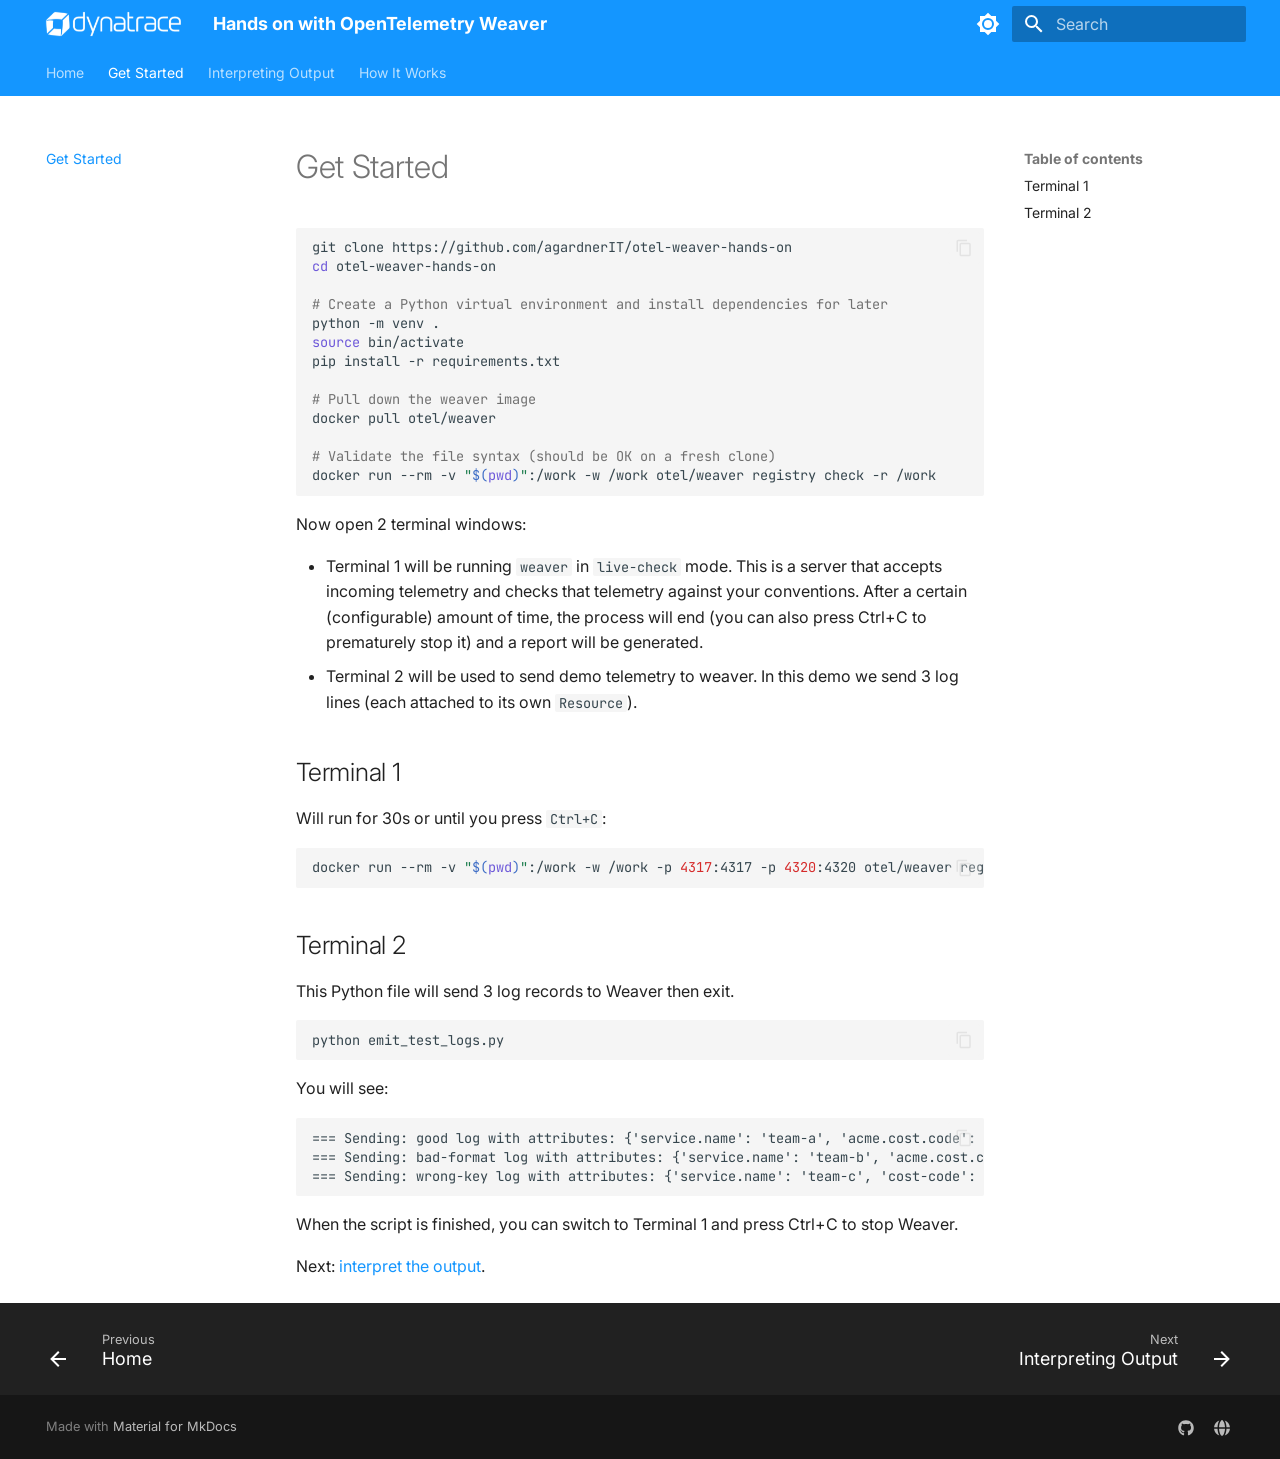
==== get-started/index.html @ 5538ebce "Deployed f370e37 with MkDocs version: 1.6.1" ====
<!doctype html>
<html lang="en" class="no-js">
  <head>
    
      <meta charset="utf-8">
      <meta name="viewport" content="width=device-width,initial-scale=1">
      
        <meta name="description" content="Define and validate telemetry with custom semantic conventions using OpenTelemetry Weaver">
      
      
        <meta name="author" content="Dynatrace">
      
      
      
        <link rel="prev" href="..">
      
      
        <link rel="next" href="../interpreting-output/">
      
      
        
      
      
      <link rel="icon" href="../assets/dynatrace-logo.png">
      <meta name="generator" content="mkdocs-1.6.1, mkdocs-material-9.7.7">
    
    
      
        <title>Get Started - Hands on with OpenTelemetry Weaver</title>
      
    
    
      <link rel="stylesheet" href="../assets/stylesheets/main.ec1eaa64.min.css">
      
        
        <link rel="stylesheet" href="../assets/stylesheets/palette.ab4e12ef.min.css">
      
      


    
    
      
    
    
      
        
        
        <link rel="preconnect" href="https://fonts.gstatic.com" crossorigin>
        <link rel="stylesheet" href="https://fonts.googleapis.com/css?family=Inter:300,300i,400,400i,700,700i%7CJetBrains+Mono:400,400i,700,700i&display=fallback">
        <style>:root{--md-text-font:"Inter";--md-code-font:"JetBrains Mono"}</style>
      
    
    
      <link rel="stylesheet" href="../stylesheets/extra.css">
    
    <script>__md_scope=new URL("..",location),__md_hash=e=>[...e].reduce(((e,_)=>(e<<5)-e+_.charCodeAt(0)),0),__md_get=(e,_=localStorage,t=__md_scope)=>JSON.parse(_.getItem(t.pathname+"."+e)),__md_set=(e,_,t=localStorage,a=__md_scope)=>{try{t.setItem(a.pathname+"."+e,JSON.stringify(_))}catch(e){}}</script>
    
      

    
    
  </head>
  
  
    
    
      
    
    
    
    
    <body dir="ltr" data-md-color-scheme="default" data-md-color-primary="custom" data-md-color-accent="custom">
  
    
    <input class="md-toggle" data-md-toggle="drawer" type="checkbox" id="__drawer" autocomplete="off">
    <input class="md-toggle" data-md-toggle="search" type="checkbox" id="__search" autocomplete="off">
    <label class="md-overlay" for="__drawer"></label>
    <div data-md-component="skip">
      
        
        <a href="#get-started" class="md-skip">
          Skip to content
        </a>
      
    </div>
    <div data-md-component="announce">
      
    </div>
    
    
      

<header class="md-header" data-md-component="header">
  <nav class="md-header__inner md-grid" aria-label="Header">
    <a href=".." title="Hands on with OpenTelemetry Weaver" class="md-header__button md-logo" aria-label="Hands on with OpenTelemetry Weaver" data-md-component="logo">
      
  <img src="../assets/dynatrace-logo.png" alt="logo">

    </a>
    <label class="md-header__button md-icon" for="__drawer">
      
      <svg xmlns="http://www.w3.org/2000/svg" viewBox="0 0 24 24"><path d="M3 6h18v2H3zm0 5h18v2H3zm0 5h18v2H3z"/></svg>
    </label>
    <div class="md-header__title" data-md-component="header-title">
      <div class="md-header__ellipsis">
        <div class="md-header__topic">
          <span class="md-ellipsis">
            Hands on with OpenTelemetry Weaver
          </span>
        </div>
        <div class="md-header__topic" data-md-component="header-topic">
          <span class="md-ellipsis">
            
              Get Started
            
          </span>
        </div>
      </div>
    </div>
    
      
        <form class="md-header__option" data-md-component="palette">
  
    
    
    
    <input class="md-option" data-md-color-media="(prefers-color-scheme: light)" data-md-color-scheme="default" data-md-color-primary="custom" data-md-color-accent="custom"  aria-label="Switch to dark mode"  type="radio" name="__palette" id="__palette_0">
    
      <label class="md-header__button md-icon" title="Switch to dark mode" for="__palette_1" hidden>
        <svg xmlns="http://www.w3.org/2000/svg" viewBox="0 0 24 24"><path d="M12 8a4 4 0 0 0-4 4 4 4 0 0 0 4 4 4 4 0 0 0 4-4 4 4 0 0 0-4-4m0 10a6 6 0 0 1-6-6 6 6 0 0 1 6-6 6 6 0 0 1 6 6 6 6 0 0 1-6 6m8-9.31V4h-4.69L12 .69 8.69 4H4v4.69L.69 12 4 15.31V20h4.69L12 23.31 15.31 20H20v-4.69L23.31 12z"/></svg>
      </label>
    
  
    
    
    
    <input class="md-option" data-md-color-media="(prefers-color-scheme: dark)" data-md-color-scheme="slate" data-md-color-primary="custom" data-md-color-accent="custom"  aria-label="Switch to light mode"  type="radio" name="__palette" id="__palette_1">
    
      <label class="md-header__button md-icon" title="Switch to light mode" for="__palette_0" hidden>
        <svg xmlns="http://www.w3.org/2000/svg" viewBox="0 0 24 24"><path d="M12 18c-.89 0-1.74-.2-2.5-.55C11.56 16.5 13 14.42 13 12s-1.44-4.5-3.5-5.45C10.26 6.2 11.11 6 12 6a6 6 0 0 1 6 6 6 6 0 0 1-6 6m8-9.31V4h-4.69L12 .69 8.69 4H4v4.69L.69 12 4 15.31V20h4.69L12 23.31 15.31 20H20v-4.69L23.31 12z"/></svg>
      </label>
    
  
</form>
      
    
    
      <script>var palette=__md_get("__palette");if(palette&&palette.color){if("(prefers-color-scheme)"===palette.color.media){var media=matchMedia("(prefers-color-scheme: light)"),input=document.querySelector(media.matches?"[data-md-color-media='(prefers-color-scheme: light)']":"[data-md-color-media='(prefers-color-scheme: dark)']");palette.color.media=input.getAttribute("data-md-color-media"),palette.color.scheme=input.getAttribute("data-md-color-scheme"),palette.color.primary=input.getAttribute("data-md-color-primary"),palette.color.accent=input.getAttribute("data-md-color-accent")}for(var[key,value]of Object.entries(palette.color))document.body.setAttribute("data-md-color-"+key,value)}</script>
    
    
    
      
      
        <label class="md-header__button md-icon" for="__search">
          
          <svg xmlns="http://www.w3.org/2000/svg" viewBox="0 0 24 24"><path d="M9.5 3A6.5 6.5 0 0 1 16 9.5c0 1.61-.59 3.09-1.56 4.23l.27.27h.79l5 5-1.5 1.5-5-5v-.79l-.27-.27A6.52 6.52 0 0 1 9.5 16 6.5 6.5 0 0 1 3 9.5 6.5 6.5 0 0 1 9.5 3m0 2C7 5 5 7 5 9.5S7 14 9.5 14 14 12 14 9.5 12 5 9.5 5"/></svg>
        </label>
        <div class="md-search" data-md-component="search" role="dialog">
  <label class="md-search__overlay" for="__search"></label>
  <div class="md-search__inner" role="search">
    <form class="md-search__form" name="search">
      <input type="text" class="md-search__input" name="query" aria-label="Search" placeholder="Search" autocapitalize="off" autocorrect="off" autocomplete="off" spellcheck="false" data-md-component="search-query" required>
      <label class="md-search__icon md-icon" for="__search">
        
        <svg xmlns="http://www.w3.org/2000/svg" viewBox="0 0 24 24"><path d="M9.5 3A6.5 6.5 0 0 1 16 9.5c0 1.61-.59 3.09-1.56 4.23l.27.27h.79l5 5-1.5 1.5-5-5v-.79l-.27-.27A6.52 6.52 0 0 1 9.5 16 6.5 6.5 0 0 1 3 9.5 6.5 6.5 0 0 1 9.5 3m0 2C7 5 5 7 5 9.5S7 14 9.5 14 14 12 14 9.5 12 5 9.5 5"/></svg>
        
        <svg xmlns="http://www.w3.org/2000/svg" viewBox="0 0 24 24"><path d="M20 11v2H8l5.5 5.5-1.42 1.42L4.16 12l7.92-7.92L13.5 5.5 8 11z"/></svg>
      </label>
      <nav class="md-search__options" aria-label="Search">
        
        <button type="reset" class="md-search__icon md-icon" title="Clear" aria-label="Clear" tabindex="-1">
          
          <svg xmlns="http://www.w3.org/2000/svg" viewBox="0 0 24 24"><path d="M19 6.41 17.59 5 12 10.59 6.41 5 5 6.41 10.59 12 5 17.59 6.41 19 12 13.41 17.59 19 19 17.59 13.41 12z"/></svg>
        </button>
      </nav>
      
        <div class="md-search__suggest" data-md-component="search-suggest"></div>
      
    </form>
    <div class="md-search__output">
      <div class="md-search__scrollwrap" tabindex="0" data-md-scrollfix>
        <div class="md-search-result" data-md-component="search-result">
          <div class="md-search-result__meta">
            Initializing search
          </div>
          <ol class="md-search-result__list" role="presentation"></ol>
        </div>
      </div>
    </div>
  </div>
</div>
      
    
    
  </nav>
  
</header>
    
    <div class="md-container" data-md-component="container">
      
      
        
          
            
<nav class="md-tabs" aria-label="Tabs" data-md-component="tabs">
  <div class="md-grid">
    <ul class="md-tabs__list">
      
        
  
  
  
  
    <li class="md-tabs__item">
      <a href=".." class="md-tabs__link">
        
  
  
    
  
  Home

      </a>
    </li>
  

      
        
  
  
  
    
  
  
    <li class="md-tabs__item md-tabs__item--active">
      <a href="./" class="md-tabs__link">
        
  
  
    
  
  Get Started

      </a>
    </li>
  

      
        
  
  
  
  
    <li class="md-tabs__item">
      <a href="../interpreting-output/" class="md-tabs__link">
        
  
  
    
  
  Interpreting Output

      </a>
    </li>
  

      
        
  
  
  
  
    <li class="md-tabs__item">
      <a href="../how-it-works/" class="md-tabs__link">
        
  
  
    
  
  How It Works

      </a>
    </li>
  

      
    </ul>
  </div>
</nav>
          
        
      
      <main class="md-main" data-md-component="main">
        <div class="md-main__inner md-grid">
          
            
              
              <div class="md-sidebar md-sidebar--primary" data-md-component="sidebar" data-md-type="navigation" >
                <div class="md-sidebar__scrollwrap">
                  <div class="md-sidebar__inner">
                    


  


<nav class="md-nav md-nav--primary md-nav--lifted" aria-label="Navigation" data-md-level="0">
  <label class="md-nav__title" for="__drawer">
    <a href=".." title="Hands on with OpenTelemetry Weaver" class="md-nav__button md-logo" aria-label="Hands on with OpenTelemetry Weaver" data-md-component="logo">
      
  <img src="../assets/dynatrace-logo.png" alt="logo">

    </a>
    Hands on with OpenTelemetry Weaver
  </label>
  
  <ul class="md-nav__list" data-md-scrollfix>
    
      
      
  
  
  
  
    <li class="md-nav__item">
      <a href=".." class="md-nav__link">
        
  
  
  <span class="md-ellipsis">
    
  
    Home
  

    
  </span>
  
  

      </a>
    </li>
  

    
      
      
  
  
    
  
  
  
    <li class="md-nav__item md-nav__item--active">
      
      <input class="md-nav__toggle md-toggle" type="checkbox" id="__toc">
      
      
        
      
      
        <label class="md-nav__link md-nav__link--active" for="__toc">
          
  
  
  <span class="md-ellipsis">
    
  
    Get Started
  

    
  </span>
  
  

          <span class="md-nav__icon md-icon"></span>
        </label>
      
      <a href="./" class="md-nav__link md-nav__link--active">
        
  
  
  <span class="md-ellipsis">
    
  
    Get Started
  

    
  </span>
  
  

      </a>
      
        

<nav class="md-nav md-nav--secondary" aria-label="Table of contents">
  
  
  
    
  
  
    <label class="md-nav__title" for="__toc">
      <span class="md-nav__icon md-icon"></span>
      Table of contents
    </label>
    <ul class="md-nav__list" data-md-component="toc" data-md-scrollfix>
      
        <li class="md-nav__item">
  <a href="#terminal-1" class="md-nav__link">
    <span class="md-ellipsis">
      
        Terminal 1
      
    </span>
  </a>
  
</li>
      
        <li class="md-nav__item">
  <a href="#terminal-2" class="md-nav__link">
    <span class="md-ellipsis">
      
        Terminal 2
      
    </span>
  </a>
  
</li>
      
    </ul>
  
</nav>
      
    </li>
  

    
      
      
  
  
  
  
    <li class="md-nav__item">
      <a href="../interpreting-output/" class="md-nav__link">
        
  
  
  <span class="md-ellipsis">
    
  
    Interpreting Output
  

    
  </span>
  
  

      </a>
    </li>
  

    
      
      
  
  
  
  
    <li class="md-nav__item">
      <a href="../how-it-works/" class="md-nav__link">
        
  
  
  <span class="md-ellipsis">
    
  
    How It Works
  

    
  </span>
  
  

      </a>
    </li>
  

    
  </ul>
</nav>
                  </div>
                </div>
              </div>
            
            
              
              <div class="md-sidebar md-sidebar--secondary" data-md-component="sidebar" data-md-type="toc" >
                <div class="md-sidebar__scrollwrap">
                  <div class="md-sidebar__inner">
                    

<nav class="md-nav md-nav--secondary" aria-label="Table of contents">
  
  
  
    
  
  
    <label class="md-nav__title" for="__toc">
      <span class="md-nav__icon md-icon"></span>
      Table of contents
    </label>
    <ul class="md-nav__list" data-md-component="toc" data-md-scrollfix>
      
        <li class="md-nav__item">
  <a href="#terminal-1" class="md-nav__link">
    <span class="md-ellipsis">
      
        Terminal 1
      
    </span>
  </a>
  
</li>
      
        <li class="md-nav__item">
  <a href="#terminal-2" class="md-nav__link">
    <span class="md-ellipsis">
      
        Terminal 2
      
    </span>
  </a>
  
</li>
      
    </ul>
  
</nav>
                  </div>
                </div>
              </div>
            
          
          
            <div class="md-content" data-md-component="content">
              
              <article class="md-content__inner md-typeset">
                
                  



<h1 id="get-started">Get Started<a class="headerlink" href="#get-started" title="Permanent link">&para;</a></h1>
<div class="language-bash highlight"><pre><span></span><code><span id="__span-0-1"><a id="__codelineno-0-1" name="__codelineno-0-1" href="#__codelineno-0-1"></a>git<span class="w"> </span>clone<span class="w"> </span>https://github.com/agardnerIT/otel-weaver-hands-on
</span><span id="__span-0-2"><a id="__codelineno-0-2" name="__codelineno-0-2" href="#__codelineno-0-2"></a><span class="nb">cd</span><span class="w"> </span>otel-weaver-hands-on
</span><span id="__span-0-3"><a id="__codelineno-0-3" name="__codelineno-0-3" href="#__codelineno-0-3"></a>
</span><span id="__span-0-4"><a id="__codelineno-0-4" name="__codelineno-0-4" href="#__codelineno-0-4"></a><span class="c1"># Create a Python virtual environment and install dependencies for later</span>
</span><span id="__span-0-5"><a id="__codelineno-0-5" name="__codelineno-0-5" href="#__codelineno-0-5"></a>python<span class="w"> </span>-m<span class="w"> </span>venv<span class="w"> </span>.
</span><span id="__span-0-6"><a id="__codelineno-0-6" name="__codelineno-0-6" href="#__codelineno-0-6"></a><span class="nb">source</span><span class="w"> </span>bin/activate
</span><span id="__span-0-7"><a id="__codelineno-0-7" name="__codelineno-0-7" href="#__codelineno-0-7"></a>pip<span class="w"> </span>install<span class="w"> </span>-r<span class="w"> </span>requirements.txt
</span><span id="__span-0-8"><a id="__codelineno-0-8" name="__codelineno-0-8" href="#__codelineno-0-8"></a>
</span><span id="__span-0-9"><a id="__codelineno-0-9" name="__codelineno-0-9" href="#__codelineno-0-9"></a><span class="c1"># Pull down the weaver image</span>
</span><span id="__span-0-10"><a id="__codelineno-0-10" name="__codelineno-0-10" href="#__codelineno-0-10"></a>docker<span class="w"> </span>pull<span class="w"> </span>otel/weaver
</span><span id="__span-0-11"><a id="__codelineno-0-11" name="__codelineno-0-11" href="#__codelineno-0-11"></a>
</span><span id="__span-0-12"><a id="__codelineno-0-12" name="__codelineno-0-12" href="#__codelineno-0-12"></a><span class="c1"># Validate the file syntax (should be OK on a fresh clone)</span>
</span><span id="__span-0-13"><a id="__codelineno-0-13" name="__codelineno-0-13" href="#__codelineno-0-13"></a>docker<span class="w"> </span>run<span class="w"> </span>--rm<span class="w"> </span>-v<span class="w"> </span><span class="s2">"</span><span class="k">$(</span><span class="nb">pwd</span><span class="k">)</span><span class="s2">"</span>:/work<span class="w"> </span>-w<span class="w"> </span>/work<span class="w"> </span>otel/weaver<span class="w"> </span>registry<span class="w"> </span>check<span class="w"> </span>-r<span class="w"> </span>/work
</span></code></pre></div>
<p>Now open 2 terminal windows:</p>
<ul>
<li>Terminal 1 will be running <code>weaver</code> in <code>live-check</code> mode. This is a server that accepts incoming telemetry and checks that telemetry against your conventions. After a certain (configurable) amount of time, the process will end (you can also press Ctrl+C to prematurely stop it) and a report will be generated.</li>
<li>Terminal 2 will be used to send demo telemetry to weaver. In this demo we send 3 log lines (each attached to its own <code>Resource</code>).</li>
</ul>
<h2 id="terminal-1">Terminal 1<a class="headerlink" href="#terminal-1" title="Permanent link">&para;</a></h2>
<p>Will run for 30s or until you press <code>Ctrl+C</code>:</p>
<div class="language-bash highlight"><pre><span></span><code><span id="__span-1-1"><a id="__codelineno-1-1" name="__codelineno-1-1" href="#__codelineno-1-1"></a>docker<span class="w"> </span>run<span class="w"> </span>--rm<span class="w"> </span>-v<span class="w"> </span><span class="s2">"</span><span class="k">$(</span><span class="nb">pwd</span><span class="k">)</span><span class="s2">"</span>:/work<span class="w"> </span>-w<span class="w"> </span>/work<span class="w"> </span>-p<span class="w"> </span><span class="m">4317</span>:4317<span class="w"> </span>-p<span class="w"> </span><span class="m">4320</span>:4320<span class="w"> </span>otel/weaver<span class="w"> </span>registry<span class="w"> </span>live-check<span class="w"> </span>-r<span class="w"> </span>/work<span class="w"> </span>--advice-policies<span class="w"> </span>/work/policies<span class="w"> </span>--otlp-grpc-address<span class="w"> </span><span class="m">0</span>.0.0.0<span class="w"> </span>--inactivity-timeout<span class="w"> </span><span class="m">30</span>
</span></code></pre></div>
<h2 id="terminal-2">Terminal 2<a class="headerlink" href="#terminal-2" title="Permanent link">&para;</a></h2>
<p>This Python file will send 3 log records to Weaver then exit.</p>
<div class="language-bash highlight"><pre><span></span><code><span id="__span-2-1"><a id="__codelineno-2-1" name="__codelineno-2-1" href="#__codelineno-2-1"></a>python<span class="w"> </span>emit_test_logs.py
</span></code></pre></div>
<p>You will see:</p>
<div class="language-text highlight"><pre><span></span><code><span id="__span-3-1"><a id="__codelineno-3-1" name="__codelineno-3-1" href="#__codelineno-3-1"></a>=== Sending: good log with attributes: {'service.name': 'team-a', 'acme.cost.code': 'ABC1234'} to Weaver ===
</span><span id="__span-3-2"><a id="__codelineno-3-2" name="__codelineno-3-2" href="#__codelineno-3-2"></a>=== Sending: bad-format log with attributes: {'service.name': 'team-b', 'acme.cost.code': 'abc-12'} to Weaver ===
</span><span id="__span-3-3"><a id="__codelineno-3-3" name="__codelineno-3-3" href="#__codelineno-3-3"></a>=== Sending: wrong-key log with attributes: {'service.name': 'team-c', 'cost-code': 'ABC1234'} to Weaver ===
</span></code></pre></div>
<p>When the script is finished, you can switch to Terminal 1 and press Ctrl+C to stop Weaver.</p>
<p>Next: <a href="../interpreting-output/">interpret the output</a>.</p>












                
              </article>
            </div>
          
          
  <script>var tabs=__md_get("__tabs");if(Array.isArray(tabs))e:for(var set of document.querySelectorAll(".tabbed-set")){var labels=set.querySelector(".tabbed-labels");for(var tab of tabs)for(var label of labels.getElementsByTagName("label"))if(label.innerText.trim()===tab){var input=document.getElementById(label.htmlFor);input.checked=!0;continue e}}</script>

<script>var target=document.getElementById(location.hash.slice(1));target&&target.name&&(target.checked=target.name.startsWith("__tabbed_"))</script>
        </div>
        
          <button type="button" class="md-top md-icon" data-md-component="top" hidden>
  
  <svg xmlns="http://www.w3.org/2000/svg" viewBox="0 0 24 24"><path d="M13 20h-2V8l-5.5 5.5-1.42-1.42L12 4.16l7.92 7.92-1.42 1.42L13 8z"/></svg>
  Back to top
</button>
        
      </main>
      
        <footer class="md-footer">
  
    
      
      <nav class="md-footer__inner md-grid" aria-label="Footer" >
        
          
          <a href=".." class="md-footer__link md-footer__link--prev" aria-label="Previous: Home">
            <div class="md-footer__button md-icon">
              
              <svg xmlns="http://www.w3.org/2000/svg" viewBox="0 0 24 24"><path d="M20 11v2H8l5.5 5.5-1.42 1.42L4.16 12l7.92-7.92L13.5 5.5 8 11z"/></svg>
            </div>
            <div class="md-footer__title">
              <span class="md-footer__direction">
                Previous
              </span>
              <div class="md-ellipsis">
                Home
              </div>
            </div>
          </a>
        
        
          
          <a href="../interpreting-output/" class="md-footer__link md-footer__link--next" aria-label="Next: Interpreting Output">
            <div class="md-footer__title">
              <span class="md-footer__direction">
                Next
              </span>
              <div class="md-ellipsis">
                Interpreting Output
              </div>
            </div>
            <div class="md-footer__button md-icon">
              
              <svg xmlns="http://www.w3.org/2000/svg" viewBox="0 0 24 24"><path d="M4 11v2h12l-5.5 5.5 1.42 1.42L19.84 12l-7.92-7.92L10.5 5.5 16 11z"/></svg>
            </div>
          </a>
        
      </nav>
    
  
  <div class="md-footer-meta md-typeset">
    <div class="md-footer-meta__inner md-grid">
      <div class="md-copyright">
  
  
    Made with
    <a href="https://squidfunk.github.io/mkdocs-material/" target="_blank" rel="noopener">
      Material for MkDocs
    </a>
  
</div>
      
        
<div class="md-social">
  
    
    
    
    
      
      
    
    <a href="https://github.com/dynatrace" target="_blank" rel="noopener" title="github.com" class="md-social__link">
      <svg xmlns="http://www.w3.org/2000/svg" viewBox="0 0 512 512"><!--! Font Awesome Free 7.1.0 by @fontawesome - https://fontawesome.com License - https://fontawesome.com/license/free (Icons: CC BY 4.0, Fonts: SIL OFL 1.1, Code: MIT License) Copyright 2025 Fonticons, Inc.--><path d="M173.9 397.4c0 2-2.3 3.6-5.2 3.6-3.3.3-5.6-1.3-5.6-3.6 0-2 2.3-3.6 5.2-3.6 3-.3 5.6 1.3 5.6 3.6m-31.1-4.5c-.7 2 1.3 4.3 4.3 4.9 2.6 1 5.6 0 6.2-2s-1.3-4.3-4.3-5.2c-2.6-.7-5.5.3-6.2 2.3m44.2-1.7c-2.9.7-4.9 2.6-4.6 4.9.3 2 2.9 3.3 5.9 2.6 2.9-.7 4.9-2.6 4.6-4.6-.3-1.9-3-3.2-5.9-2.9M252.8 8C114.1 8 8 113.3 8 252c0 110.9 69.8 205.8 169.5 239.2 12.8 2.3 17.3-5.6 17.3-12.1 0-6.2-.3-40.4-.3-61.4 0 0-70 15-84.7-29.8 0 0-11.4-29.1-27.8-36.6 0 0-22.9-15.7 1.6-15.4 0 0 24.9 2 38.6 25.8 21.9 38.6 58.6 27.5 72.9 20.9 2.3-16 8.8-27.1 16-33.7-55.9-6.2-112.3-14.3-112.3-110.5 0-27.5 7.6-41.3 23.6-58.9-2.6-6.5-11.1-33.3 2.6-67.9 20.9-6.5 69 27 69 27 20-5.6 41.5-8.5 62.8-8.5s42.8 2.9 62.8 8.5c0 0 48.1-33.6 69-27 13.7 34.7 5.2 61.4 2.6 67.9 16 17.7 25.8 31.5 25.8 58.9 0 96.5-58.9 104.2-114.8 110.5 9.2 7.9 17 22.9 17 46.4 0 33.7-.3 75.4-.3 83.6 0 6.5 4.6 14.4 17.3 12.1C436.2 457.8 504 362.9 504 252 504 113.3 391.5 8 252.8 8M105.2 352.9c-1.3 1-1 3.3.7 5.2 1.6 1.6 3.9 2.3 5.2 1 1.3-1 1-3.3-.7-5.2-1.6-1.6-3.9-2.3-5.2-1m-10.8-8.1c-.7 1.3.3 2.9 2.3 3.9 1.6 1 3.6.7 4.3-.7.7-1.3-.3-2.9-2.3-3.9-2-.6-3.6-.3-4.3.7m32.4 35.6c-1.6 1.3-1 4.3 1.3 6.2 2.3 2.3 5.2 2.6 6.5 1 1.3-1.3.7-4.3-1.3-6.2-2.2-2.3-5.2-2.6-6.5-1m-11.4-14.7c-1.6 1-1.6 3.6 0 5.9s4.3 3.3 5.6 2.3c1.6-1.3 1.6-3.9 0-6.2-1.4-2.3-4-3.3-5.6-2"/></svg>
    </a>
  
    
    
    
    
      
      
    
    <a href="https://dynatrace.com" target="_blank" rel="noopener" title="dynatrace.com" class="md-social__link">
      <svg xmlns="http://www.w3.org/2000/svg" viewBox="0 0 512 512"><!--! Font Awesome Free 7.1.0 by @fontawesome - https://fontawesome.com License - https://fontawesome.com/license/free (Icons: CC BY 4.0, Fonts: SIL OFL 1.1, Code: MIT License) Copyright 2025 Fonticons, Inc.--><path d="M351.9 280H161c2.9 64.5 17.2 123.9 37.5 167.4 11.4 24.5 23.7 41.8 35.1 52.4 11.2 10.5 18.9 12.2 22.9 12.2s11.7-1.7 22.9-12.2c11.4-10.6 23.7-28 35.1-52.4 20.3-43.5 34.6-102.9 37.5-167.4zm-191-48h190.9c-2.8-64.5-17.1-123.9-37.4-167.4-11.4-24.4-23.7-41.8-35.1-52.4C268.1 1.7 260.4 0 256.4 0s-11.7 1.7-22.9 12.2c-11.4 10.6-23.7 28-35.1 52.4-20.3 43.5-34.6 102.9-37.5 167.4m-48 0c3.5-85.6 25.6-165.1 57.9-217.3C78.7 47.3 10.9 131.2 1.5 232zM1.5 280c9.4 100.8 77.2 184.7 169.3 217.3-32.3-52.2-54.4-131.7-57.9-217.3zm398.4 0c-3.5 85.6-25.6 165.1-57.9 217.3 92.1-32.7 159.9-116.5 169.3-217.3zm111.4-48C501.9 131.2 434.1 47.3 342 14.7c32.3 52.2 54.4 131.7 57.9 217.3z"/></svg>
    </a>
  
</div>
      
    </div>
  </div>
</footer>
      
    </div>
    <div class="md-dialog" data-md-component="dialog">
      <div class="md-dialog__inner md-typeset"></div>
    </div>
    
    
    
      
      
      <script id="__config" type="application/json">{"annotate": null, "base": "..", "features": ["navigation.tabs", "navigation.sections", "navigation.expand", "navigation.top", "navigation.footer", "search.highlight", "search.suggest", "content.code.copy", "content.code.annotate", "content.tabs.link"], "search": "../assets/javascripts/workers/search.2c215733.min.js", "tags": null, "translations": {"clipboard.copied": "Copied to clipboard", "clipboard.copy": "Copy to clipboard", "search.result.more.one": "1 more on this page", "search.result.more.other": "# more on this page", "search.result.none": "No matching documents", "search.result.one": "1 matching document", "search.result.other": "# matching documents", "search.result.placeholder": "Type to start searching", "search.result.term.missing": "Missing", "select.version": "Select version"}, "version": null}</script>
    
    
      <script src="../assets/javascripts/bundle.d7400e89.min.js"></script>
      
        <script src="../javascripts/external-links.js"></script>
      
    
  </body>
</html>
---- assets/stylesheets/main.ec1eaa64.min.css ----
@charset "UTF-8";html{-webkit-text-size-adjust:none;-moz-text-size-adjust:none;text-size-adjust:none;box-sizing:border-box}*,:after,:before{box-sizing:inherit}@media (prefers-reduced-motion){*,:after,:before{transition:none!important}}body{margin:0}a,button,input,label{-webkit-tap-highlight-color:transparent}a{color:inherit;text-decoration:none}hr{border:0;box-sizing:initial;display:block;height:.05rem;overflow:visible;padding:0}small{font-size:80%}sub,sup{line-height:1em}img{border-style:none}table{border-collapse:initial;border-spacing:0}td,th{font-weight:400;vertical-align:top}button{background:#0000;border:0;font-family:inherit;font-size:inherit;margin:0;padding:0}input{border:0;outline:none}:root{--md-primary-fg-color:#4051b5;--md-primary-fg-color--light:#5d6cc0;--md-primary-fg-color--dark:#303fa1;--md-primary-bg-color:#fff;--md-primary-bg-color--light:#ffffffb3;--md-accent-fg-color:#526cfe;--md-accent-fg-color--transparent:#526cfe1a;--md-accent-bg-color:#fff;--md-accent-bg-color--light:#ffffffb3}[data-md-color-scheme=default]{color-scheme:light}[data-md-color-scheme=default] img[src$="#gh-dark-mode-only"],[data-md-color-scheme=default] img[src$="#only-dark"]{display:none}:root,[data-md-color-scheme=default]{--md-hue:225deg;--md-default-fg-color:#000000de;--md-default-fg-color--light:#0000008a;--md-default-fg-color--lighter:#00000052;--md-default-fg-color--lightest:#00000012;--md-default-bg-color:#fff;--md-default-bg-color--light:#ffffffb3;--md-default-bg-color--lighter:#ffffff4d;--md-default-bg-color--lightest:#ffffff1f;--md-code-fg-color:#36464e;--md-code-bg-color:#f5f5f5;--md-code-bg-color--light:#f5f5f5b3;--md-code-bg-color--lighter:#f5f5f54d;--md-code-hl-color:#4287ff;--md-code-hl-color--light:#4287ff1a;--md-code-hl-number-color:#d52a2a;--md-code-hl-special-color:#db1457;--md-code-hl-function-color:#a846b9;--md-code-hl-constant-color:#6e59d9;--md-code-hl-keyword-color:#3f6ec6;--md-code-hl-string-color:#1c7d4d;--md-code-hl-name-color:var(--md-code-fg-color);--md-code-hl-operator-color:var(--md-default-fg-color--light);--md-code-hl-punctuation-color:var(--md-default-fg-color--light);--md-code-hl-comment-color:var(--md-default-fg-color--light);--md-code-hl-generic-color:var(--md-default-fg-color--light);--md-code-hl-variable-color:var(--md-default-fg-color--light);--md-typeset-color:var(--md-default-fg-color);--md-typeset-a-color:var(--md-primary-fg-color);--md-typeset-del-color:#f5503d26;--md-typeset-ins-color:#0bd57026;--md-typeset-kbd-color:#fafafa;--md-typeset-kbd-accent-color:#fff;--md-typeset-kbd-border-color:#b8b8b8;--md-typeset-mark-color:#ffff0080;--md-typeset-table-color:#0000001f;--md-typeset-table-color--light:rgba(0,0,0,.035);--md-admonition-fg-color:var(--md-default-fg-color);--md-admonition-bg-color:var(--md-default-bg-color);--md-warning-fg-color:#000000de;--md-warning-bg-color:#ff9;--md-footer-fg-color:#fff;--md-footer-fg-color--light:#ffffffb3;--md-footer-fg-color--lighter:#ffffff73;--md-footer-bg-color:#000000de;--md-footer-bg-color--dark:#00000052;--md-shadow-z1:0 0.2rem 0.5rem #0000000d,0 0 0.05rem #0000001a;--md-shadow-z2:0 0.2rem 0.5rem #0000001a,0 0 0.05rem #00000040;--md-shadow-z3:0 0.2rem 0.5rem #0003,0 0 0.05rem #00000059}.md-icon svg{fill:currentcolor;display:block;height:1.2rem;width:1.2rem}body{-webkit-font-smoothing:antialiased;-moz-osx-font-smoothing:grayscale;--md-text-font-family:var(--md-text-font,_),-apple-system,BlinkMacSystemFont,Helvetica,Arial,sans-serif;--md-code-font-family:var(--md-code-font,_),SFMono-Regular,Consolas,Menlo,monospace}aside,body,input{font-feature-settings:"kern","liga";color:var(--md-typeset-color);font-family:var(--md-text-font-family)}code,kbd,pre{font-feature-settings:"kern";font-family:var(--md-code-font-family)}:root{--md-typeset-table-sort-icon:url('data:image/svg+xml;charset=utf-8,<svg xmlns="http://www.w3.org/2000/svg" viewBox="0 0 24 24"><path d="m18 21-4-4h3V7h-3l4-4 4 4h-3v10h3M2 19v-2h10v2M2 13v-2h7v2M2 7V5h4v2z"/></svg>');--md-typeset-table-sort-icon--asc:url('data:image/svg+xml;charset=utf-8,<svg xmlns="http://www.w3.org/2000/svg" viewBox="0 0 24 24"><path d="M19 17h3l-4 4-4-4h3V3h2M2 17h10v2H2M6 5v2H2V5m0 6h7v2H2z"/></svg>');--md-typeset-table-sort-icon--desc:url('data:image/svg+xml;charset=utf-8,<svg xmlns="http://www.w3.org/2000/svg" viewBox="0 0 24 24"><path d="M19 7h3l-4-4-4 4h3v14h2M2 17h10v2H2M6 5v2H2V5m0 6h7v2H2z"/></svg>')}.md-typeset{-webkit-print-color-adjust:exact;color-adjust:exact;font-size:.8rem;line-height:1.6;overflow-wrap:break-word}@media print{.md-typeset{font-size:.68rem}}.md-typeset blockquote,.md-typeset dl,.md-typeset figure,.md-typeset ol,.md-typeset pre,.md-typeset ul{margin-bottom:1em;margin-top:1em}.md-typeset h1{color:var(--md-default-fg-color--light);font-size:2em;line-height:1.3;margin:0 0 1.25em}.md-typeset h1,.md-typeset h2{font-weight:300;letter-spacing:-.01em}.md-typeset h2{font-size:1.5625em;line-height:1.4;margin:1.6em 0 .64em}.md-typeset h3{font-size:1.25em;font-weight:400;letter-spacing:-.01em;line-height:1.5;margin:1.6em 0 .8em}.md-typeset h2+h3{margin-top:.8em}.md-typeset h4{font-weight:700;letter-spacing:-.01em;margin:1em 0}.md-typeset h5,.md-typeset h6{color:var(--md-default-fg-color--light);font-size:.8em;font-weight:700;letter-spacing:-.01em;margin:1.25em 0}.md-typeset h5{text-transform:uppercase}.md-typeset h5 code{text-transform:none}.md-typeset hr{border-bottom:.05rem solid var(--md-default-fg-color--lightest);display:flow-root;margin:1.5em 0}.md-typeset a{color:var(--md-typeset-a-color);word-break:break-word}.md-typeset a,.md-typeset a:before{transition:color 125ms}.md-typeset a:focus,.md-typeset a:hover{color:var(--md-accent-fg-color)}.md-typeset a:focus code,.md-typeset a:hover code{background-color:var(--md-accent-fg-color--transparent);color:var(--md-accent-fg-color)}.md-typeset a code{color:var(--md-typeset-a-color)}.md-typeset a.focus-visible{outline-color:var(--md-accent-fg-color);outline-offset:.2rem}.md-typeset code,.md-typeset kbd,.md-typeset pre{color:var(--md-code-fg-color);direction:ltr;font-variant-ligatures:none;transition:background-color 125ms}@media print{.md-typeset code,.md-typeset kbd,.md-typeset pre{white-space:pre-wrap}}.md-typeset code{background-color:var(--md-code-bg-color);border-radius:.1rem;-webkit-box-decoration-break:clone;box-decoration-break:clone;font-size:.85em;padding:0 .2941176471em;transition:color 125ms,background-color 125ms;word-break:break-word}.md-typeset code:not(.focus-visible){-webkit-tap-highlight-color:transparent;outline:none}.md-typeset pre{display:flow-root;line-height:1.4;position:relative}.md-typeset pre>code{-webkit-box-decoration-break:slice;box-decoration-break:slice;box-shadow:none;display:block;margin:0;outline-color:var(--md-accent-fg-color);overflow:auto;padding:.7720588235em 1.1764705882em;scrollbar-color:var(--md-default-fg-color--lighter) #0000;scrollbar-width:thin;touch-action:auto;word-break:normal}.md-typeset pre>code:hover{scrollbar-color:var(--md-accent-fg-color) #0000}.md-typeset pre>code::-webkit-scrollbar{height:.2rem;width:.2rem}.md-typeset pre>code::-webkit-scrollbar-thumb{background-color:var(--md-default-fg-color--lighter)}.md-typeset pre>code::-webkit-scrollbar-thumb:hover{background-color:var(--md-accent-fg-color)}.md-typeset kbd{background-color:var(--md-typeset-kbd-color);border-radius:.1rem;box-shadow:0 .1rem 0 .05rem var(--md-typeset-kbd-border-color),0 .1rem 0 var(--md-typeset-kbd-border-color),0 -.1rem .2rem var(--md-typeset-kbd-accent-color) inset;color:var(--md-default-fg-color);display:inline-block;font-size:.75em;padding:0 .6666666667em;vertical-align:text-top;word-break:break-word}.md-typeset mark{background-color:var(--md-typeset-mark-color);-webkit-box-decoration-break:clone;box-decoration-break:clone;color:inherit;word-break:break-word}.md-typeset abbr{cursor:help;text-decoration:none}.md-typeset [data-preview],.md-typeset abbr{border-bottom:.05rem dotted var(--md-default-fg-color--light)}.md-typeset small{opacity:.75}[dir=ltr] .md-typeset sub,[dir=ltr] .md-typeset sup{margin-left:.078125em}[dir=rtl] .md-typeset sub,[dir=rtl] .md-typeset sup{margin-right:.078125em}[dir=ltr] .md-typeset blockquote{padding-left:.6rem}[dir=rtl] .md-typeset blockquote{padding-right:.6rem}[dir=ltr] .md-typeset blockquote{border-left:.2rem solid var(--md-default-fg-color--lighter)}[dir=rtl] .md-typeset blockquote{border-right:.2rem solid var(--md-default-fg-color--lighter)}.md-typeset blockquote{color:var(--md-default-fg-color--light);margin-left:0;margin-right:0}.md-typeset ul{list-style-type:disc}.md-typeset ul[type]{list-style-type:revert-layer}[dir=ltr] .md-typeset ol,[dir=ltr] .md-typeset ul{margin-left:.625em}[dir=rtl] .md-typeset ol,[dir=rtl] .md-typeset ul{margin-right:.625em}.md-typeset ol,.md-typeset ul{padding:0}.md-typeset ol:not([hidden]),.md-typeset ul:not([hidden]){display:flow-root}.md-typeset ol ol,.md-typeset ul ol{list-style-type:lower-alpha}.md-typeset ol ol ol,.md-typeset ul ol ol{list-style-type:lower-roman}.md-typeset ol ol ol ol,.md-typeset ul ol ol ol{list-style-type:upper-alpha}.md-typeset ol ol ol ol ol,.md-typeset ul ol ol ol ol{list-style-type:upper-roman}.md-typeset ol[type],.md-typeset ul[type]{list-style-type:revert-layer}[dir=ltr] .md-typeset ol li,[dir=ltr] .md-typeset ul li{margin-left:1.25em}[dir=rtl] .md-typeset ol li,[dir=rtl] .md-typeset ul li{margin-right:1.25em}.md-typeset ol li,.md-typeset ul li{margin-bottom:.5em}.md-typeset ol li blockquote,.md-typeset ol li p,.md-typeset ul li blockquote,.md-typeset ul li p{margin:.5em 0}.md-typeset ol li:last-child,.md-typeset ul li:last-child{margin-bottom:0}[dir=ltr] .md-typeset ol li ol,[dir=ltr] .md-typeset ol li ul,[dir=ltr] .md-typeset ul li ol,[dir=ltr] .md-typeset ul li ul{margin-left:.625em}[dir=rtl] .md-typeset ol li ol,[dir=rtl] .md-typeset ol li ul,[dir=rtl] .md-typeset ul li ol,[dir=rtl] .md-typeset ul li ul{margin-right:.625em}.md-typeset ol li ol,.md-typeset ol li ul,.md-typeset ul li ol,.md-typeset ul li ul{margin-bottom:.5em;margin-top:.5em}[dir=ltr] .md-typeset dd{margin-left:1.875em}[dir=rtl] .md-typeset dd{margin-right:1.875em}.md-typeset dd{margin-bottom:1.5em;margin-top:1em}.md-typeset img,.md-typeset svg,.md-typeset video{height:auto;max-width:100%}.md-typeset img[align=left]{margin:1em 1em 1em 0}.md-typeset img[align=right]{margin:1em 0 1em 1em}.md-typeset img[align]:only-child{margin-top:0}.md-typeset figure{display:flow-root;margin:1em auto;max-width:100%;text-align:center;width:fit-content}.md-typeset figure img{display:block;margin:0 auto}.md-typeset figcaption{font-style:italic;margin:1em auto;max-width:24rem}.md-typeset iframe{max-width:100%}.md-typeset table:not([class]){background-color:var(--md-default-bg-color);border:.05rem solid var(--md-typeset-table-color);border-radius:.1rem;display:inline-block;font-size:.64rem;max-width:100%;overflow:auto;touch-action:auto}@media print{.md-typeset table:not([class]){display:table}}.md-typeset table:not([class])+*{margin-top:1.5em}.md-typeset table:not([class]) td>:first-child,.md-typeset table:not([class]) th>:first-child{margin-top:0}.md-typeset table:not([class]) td>:last-child,.md-typeset table:not([class]) th>:last-child{margin-bottom:0}.md-typeset table:not([class]) td:not([align]),.md-typeset table:not([class]) th:not([align]){text-align:left}[dir=rtl] .md-typeset table:not([class]) td:not([align]),[dir=rtl] .md-typeset table:not([class]) th:not([align]){text-align:right}.md-typeset table:not([class]) th{font-weight:700;min-width:5rem;padding:.9375em 1.25em;vertical-align:top}.md-typeset table:not([class]) td{border-top:.05rem solid var(--md-typeset-table-color);padding:.9375em 1.25em;vertical-align:top}.md-typeset table:not([class]) tbody tr{transition:background-color 125ms}.md-typeset table:not([class]) tbody tr:hover{background-color:var(--md-typeset-table-color--light);box-shadow:0 .05rem 0 var(--md-default-bg-color) inset}.md-typeset table:not([class]) a{word-break:normal}.md-typeset table th[role=columnheader]{cursor:pointer}[dir=ltr] .md-typeset table th[role=columnheader]:after{margin-left:.5em}[dir=rtl] .md-typeset table th[role=columnheader]:after{margin-right:.5em}.md-typeset table th[role=columnheader]:after{content:"";display:inline-block;height:1.2em;-webkit-mask-image:var(--md-typeset-table-sort-icon);mask-image:var(--md-typeset-table-sort-icon);-webkit-mask-repeat:no-repeat;mask-repeat:no-repeat;-webkit-mask-size:contain;mask-size:contain;transition:background-color 125ms;vertical-align:text-bottom;width:1.2em}.md-typeset table th[role=columnheader]:hover:after{background-color:var(--md-default-fg-color--lighter)}.md-typeset table th[role=columnheader][aria-sort=ascending]:after{background-color:var(--md-default-fg-color--light);-webkit-mask-image:var(--md-typeset-table-sort-icon--asc);mask-image:var(--md-typeset-table-sort-icon--asc)}.md-typeset table th[role=columnheader][aria-sort=descending]:after{background-color:var(--md-default-fg-color--light);-webkit-mask-image:var(--md-typeset-table-sort-icon--desc);mask-image:var(--md-typeset-table-sort-icon--desc)}.md-typeset__scrollwrap{margin:1em -.8rem;overflow-x:auto;touch-action:auto}.md-typeset__table{display:inline-block;margin-bottom:.5em;padding:0 .8rem}@media print{.md-typeset__table{display:block}}html .md-typeset__table table{display:table;margin:0;overflow:hidden;width:100%}@media screen and (max-width:44.984375em){.md-content__inner>pre{margin:1em -.8rem}.md-content__inner>pre code{border-radius:0}}.md-typeset .md-author{border-radius:100%;display:block;flex-shrink:0;height:1.6rem;overflow:hidden;position:relative;transition:color 125ms,transform 125ms;width:1.6rem}.md-typeset .md-author img{display:block}.md-typeset .md-author--more{background:var(--md-default-fg-color--lightest);color:var(--md-default-fg-color--lighter);font-size:.6rem;font-weight:700;line-height:1.6rem;text-align:center}.md-typeset .md-author--long{height:2.4rem;width:2.4rem}.md-typeset a.md-author{transform:scale(1)}.md-typeset a.md-author img{border-radius:100%;filter:grayscale(100%) opacity(75%);transition:filter 125ms}.md-typeset a.md-author:focus,.md-typeset a.md-author:hover{transform:scale(1.1);z-index:1}.md-typeset a.md-author:focus img,.md-typeset a.md-author:hover img{filter:grayscale(0)}.md-banner{background-color:var(--md-footer-bg-color);color:var(--md-footer-fg-color);overflow:auto}@media print{.md-banner{display:none}}.md-banner--warning{background-color:var(--md-warning-bg-color);color:var(--md-warning-fg-color)}.md-banner__inner{font-size:.7rem;margin:.6rem auto;padding:0 .8rem}[dir=ltr] .md-banner__button{float:right}[dir=rtl] .md-banner__button{float:left}.md-banner__button{color:inherit;cursor:pointer;transition:opacity .25s}.no-js .md-banner__button{display:none}.md-banner__button:hover{opacity:.7}html{font-size:125%;height:100%;overflow-x:hidden}@media screen and (min-width:100em){html{font-size:137.5%}}@media screen and (min-width:125em){html{font-size:150%}}body{background-color:var(--md-default-bg-color);display:flex;flex-direction:column;font-size:.5rem;min-height:100%;position:relative;width:100%}@media print{body{display:block}}@media screen and (max-width:59.984375em){body[data-md-scrolllock]{position:fixed}}.md-grid{margin-left:auto;margin-right:auto;max-width:61rem}.md-container{display:flex;flex-direction:column;flex-grow:1}@media print{.md-container{display:block}}.md-main{flex-grow:1}.md-main__inner{display:flex;height:100%;margin-top:1.5rem}.md-ellipsis{overflow:hidden;text-overflow:ellipsis}.md-toggle{display:none}.md-option{height:0;opacity:0;position:absolute;width:0}.md-option:checked+label:not([hidden]){display:block}.md-option.focus-visible+label{outline-color:var(--md-accent-fg-color);outline-style:auto}.md-skip{background-color:var(--md-default-fg-color);border-radius:.1rem;color:var(--md-default-bg-color);font-size:.64rem;margin:.5rem;opacity:0;outline-color:var(--md-accent-fg-color);padding:.3rem .5rem;position:fixed;transform:translateY(.4rem);z-index:-1}.md-skip:focus{opacity:1;transform:translateY(0);transition:transform .25s cubic-bezier(.4,0,.2,1),opacity 175ms 75ms;z-index:10}@page{margin:25mm}:root{--md-clipboard-icon:url('data:image/svg+xml;charset=utf-8,<svg xmlns="http://www.w3.org/2000/svg" viewBox="0 0 24 24"><path d="M19 21H8V7h11m0-2H8a2 2 0 0 0-2 2v14a2 2 0 0 0 2 2h11a2 2 0 0 0 2-2V7a2 2 0 0 0-2-2m-3-4H4a2 2 0 0 0-2 2v14h2V3h12z"/></svg>')}.md-clipboard{border-radius:.1rem;color:var(--md-default-fg-color--lightest);cursor:pointer;height:1.5em;outline-color:var(--md-accent-fg-color);outline-offset:.1rem;transition:color .25s;width:1.5em;z-index:1}@media print{.md-clipboard{display:none}}.md-clipboard:not(.focus-visible){-webkit-tap-highlight-color:transparent;outline:none}:hover>.md-clipboard{color:var(--md-default-fg-color--light)}.md-clipboard:focus,.md-clipboard:hover{color:var(--md-accent-fg-color)}.md-clipboard:after{background-color:currentcolor;content:"";display:block;height:1.125em;margin:0 auto;-webkit-mask-image:var(--md-clipboard-icon);mask-image:var(--md-clipboard-icon);-webkit-mask-position:center;mask-position:center;-webkit-mask-repeat:no-repeat;mask-repeat:no-repeat;-webkit-mask-size:contain;mask-size:contain;width:1.125em}.md-clipboard--inline{cursor:pointer}.md-clipboard--inline code{transition:color .25s,background-color .25s}.md-clipboard--inline:focus code,.md-clipboard--inline:hover code{background-color:var(--md-accent-fg-color--transparent);color:var(--md-accent-fg-color)}:root{--md-code-select-icon:url('data:image/svg+xml;charset=utf-8,<svg xmlns="http://www.w3.org/2000/svg" viewBox="0 0 24 24"><path d="M19 19h-4v2h4c1.1 0 2-.9 2-2v-4h-2m0-12h-4v2h4v4h2V5c0-1.1-.9-2-2-2M5 5h4V3H5c-1.1 0-2 .9-2 2v4h2m0 6H3v4c0 1.1.9 2 2 2h4v-2H5zm2-4h2v2H7zm4 0h2v2h-2zm4 0h2v2h-2zM7 7h2v2H7zm4 0h2v2h-2zm4 0h2v2h-2zm-8 8h2v2H7zm4 0h2v2h-2zm4 0h2v2h-2z"/></svg>');--md-code-copy-icon:url('data:image/svg+xml;charset=utf-8,<svg xmlns="http://www.w3.org/2000/svg" viewBox="0 0 24 24"><path d="M19 21H8V7h11m0-2H8a2 2 0 0 0-2 2v14a2 2 0 0 0 2 2h11a2 2 0 0 0 2-2V7a2 2 0 0 0-2-2m-3-4H4a2 2 0 0 0-2 2v14h2V3h12z"/></svg>')}.md-typeset .md-code__content{display:grid}.md-code__nav{background-color:var(--md-code-bg-color--lighter);border-radius:.1rem;display:flex;gap:.2rem;padding:.2rem;position:absolute;right:.25em;top:.25em;transition:background-color .25s;z-index:1}:hover>.md-code__nav{background-color:var(--md-code-bg-color--light)}.md-code__button{color:var(--md-default-fg-color--lightest);cursor:pointer;display:block;height:1.5em;outline-color:var(--md-accent-fg-color);outline-offset:.1rem;transition:color .25s;width:1.5em}:hover>*>.md-code__button{color:var(--md-default-fg-color--light)}.md-code__button.focus-visible,.md-code__button:hover{color:var(--md-accent-fg-color)}.md-code__button--active{color:var(--md-default-fg-color)!important}.md-code__button:after{background-color:currentcolor;content:"";display:block;height:1.125em;margin:0 auto;-webkit-mask-position:center;mask-position:center;-webkit-mask-repeat:no-repeat;mask-repeat:no-repeat;-webkit-mask-size:contain;mask-size:contain;width:1.125em}.md-code__button[data-md-type=select]:after{-webkit-mask-image:var(--md-code-select-icon);mask-image:var(--md-code-select-icon)}.md-code__button[data-md-type=copy]:after{-webkit-mask-image:var(--md-code-copy-icon);mask-image:var(--md-code-copy-icon)}@keyframes consent{0%{opacity:0;transform:translateY(100%)}to{opacity:1;transform:translateY(0)}}@keyframes overlay{0%{opacity:0}to{opacity:1}}.md-consent__overlay{animation:overlay .25s both;-webkit-backdrop-filter:blur(.1rem);backdrop-filter:blur(.1rem);background-color:#0000008a;height:100%;opacity:1;position:fixed;top:0;width:100%;z-index:5}.md-consent__inner{animation:consent .5s cubic-bezier(.1,.7,.1,1) both;background-color:var(--md-default-bg-color);border:0;border-radius:.1rem;bottom:0;box-shadow:0 0 .2rem #0000001a,0 .2rem .4rem #0003;max-height:100%;overflow:auto;padding:0;position:fixed;width:100%;z-index:5}.md-consent__form{padding:.8rem}.md-consent__settings{display:none;margin:1em 0}input:checked+.md-consent__settings{display:block}.md-consent__controls{margin-bottom:.8rem}.md-typeset .md-consent__controls .md-button{display:inline}@media screen and (max-width:44.984375em){.md-typeset .md-consent__controls .md-button{display:block;margin-top:.4rem;text-align:center;width:100%}}.md-consent label{cursor:pointer}.md-content{flex-grow:1;min-width:0}.md-content__inner{margin:0 .8rem 1.2rem;padding-top:.6rem}@media screen and (min-width:76.25em){[dir=ltr] .md-sidebar--primary:not([hidden])~.md-content>.md-content__inner{margin-left:1.2rem}[dir=ltr] .md-sidebar--secondary:not([hidden])~.md-content>.md-content__inner,[dir=rtl] .md-sidebar--primary:not([hidden])~.md-content>.md-content__inner{margin-right:1.2rem}[dir=rtl] .md-sidebar--secondary:not([hidden])~.md-content>.md-content__inner{margin-left:1.2rem}}.md-content__inner:before{content:"";display:block;height:.4rem}.md-content__inner>:last-child{margin-bottom:0}[dir=ltr] .md-content__button{float:right}[dir=rtl] .md-content__button{float:left}[dir=ltr] .md-content__button{margin-left:.4rem}[dir=rtl] .md-content__button{margin-right:.4rem}.md-content__button{margin:.4rem 0;padding:0}@media print{.md-content__button{display:none}}.md-typeset .md-content__button{color:var(--md-default-fg-color--lighter)}.md-content__button svg{display:inline;vertical-align:top}[dir=rtl] .md-content__button svg{transform:scaleX(-1)}[dir=ltr] .md-dialog{right:.8rem}[dir=rtl] .md-dialog{left:.8rem}.md-dialog{background-color:var(--md-default-fg-color);border-radius:.1rem;bottom:.8rem;box-shadow:var(--md-shadow-z3);min-width:11.1rem;opacity:0;padding:.4rem .6rem;pointer-events:none;position:fixed;transform:translateY(100%);transition:transform 0ms .4s,opacity .4s;z-index:4}@media print{.md-dialog{display:none}}.md-dialog--active{opacity:1;pointer-events:auto;transform:translateY(0);transition:transform .4s cubic-bezier(.075,.85,.175,1),opacity .4s}.md-dialog__inner{color:var(--md-default-bg-color);font-size:.7rem}.md-feedback{margin:2em 0 1em;text-align:center}.md-feedback fieldset{border:none;margin:0;padding:0}.md-feedback__title{font-weight:700;margin:1em auto}.md-feedback__inner{position:relative}.md-feedback__list{display:flex;flex-wrap:wrap;place-content:baseline center;position:relative}.md-feedback__list:hover .md-icon:not(:disabled){color:var(--md-default-fg-color--lighter)}:disabled .md-feedback__list{min-height:1.8rem}.md-feedback__icon{color:var(--md-default-fg-color--light);cursor:pointer;flex-shrink:0;margin:0 .1rem;transition:color 125ms}.md-feedback__icon:not(:disabled).md-icon:hover{color:var(--md-accent-fg-color)}.md-feedback__icon:disabled{color:var(--md-default-fg-color--lightest);pointer-events:none}.md-feedback__note{opacity:0;position:relative;transform:translateY(.4rem);transition:transform .4s cubic-bezier(.1,.7,.1,1),opacity .15s}.md-feedback__note>*{margin:0 auto;max-width:16rem}:disabled .md-feedback__note{opacity:1;transform:translateY(0)}@media print{.md-feedback{display:none}}.md-footer{background-color:var(--md-footer-bg-color);color:var(--md-footer-fg-color)}@media print{.md-footer{display:none}}.md-footer__inner{justify-content:space-between;overflow:auto;padding:.2rem}.md-footer__inner:not([hidden]){display:flex}.md-footer__link{align-items:end;display:flex;flex-grow:0.01;margin-bottom:.4rem;margin-top:1rem;max-width:100%;outline-color:var(--md-accent-fg-color);overflow:hidden;transition:opacity .25s}.md-footer__link:focus,.md-footer__link:hover{opacity:.7}[dir=rtl] .md-footer__link svg{transform:scaleX(-1)}@media screen and (max-width:44.984375em){.md-footer__link--prev{flex-shrink:0}.md-footer__link--prev .md-footer__title{display:none}}[dir=ltr] .md-footer__link--next{margin-left:auto}[dir=rtl] .md-footer__link--next{margin-right:auto}.md-footer__link--next{text-align:right}[dir=rtl] .md-footer__link--next{text-align:left}.md-footer__title{flex-grow:1;font-size:.9rem;margin-bottom:.7rem;max-width:calc(100% - 2.4rem);padding:0 1rem;white-space:nowrap}.md-footer__button{margin:.2rem;padding:.4rem}.md-footer__direction{font-size:.64rem;opacity:.7}.md-footer-meta{background-color:var(--md-footer-bg-color--dark)}.md-footer-meta__inner{display:flex;flex-wrap:wrap;justify-content:space-between;padding:.2rem}html .md-footer-meta.md-typeset a{color:var(--md-footer-fg-color--light)}html .md-footer-meta.md-typeset a:focus,html .md-footer-meta.md-typeset a:hover{color:var(--md-footer-fg-color)}.md-copyright{color:var(--md-footer-fg-color--lighter);font-size:.64rem;margin:auto .6rem;padding:.4rem 0;width:100%}@media screen and (min-width:45em){.md-copyright{width:auto}}.md-copyright__highlight{color:var(--md-footer-fg-color--light)}.md-social{display:inline-flex;gap:.2rem;margin:0 .4rem;padding:.2rem 0 .6rem}@media screen and (min-width:45em){.md-social{padding:.6rem 0}}.md-social__link{display:inline-block;height:1.6rem;text-align:center;width:1.6rem}.md-social__link:before{line-height:1.9}.md-social__link svg{fill:currentcolor;max-height:.8rem;vertical-align:-25%}.md-typeset .md-button{border:.1rem solid;border-radius:.1rem;color:var(--md-primary-fg-color);cursor:pointer;display:inline-block;font-weight:700;padding:.625em 2em;transition:color 125ms,background-color 125ms,border-color 125ms}.md-typeset .md-button--primary{background-color:var(--md-primary-fg-color);border-color:var(--md-primary-fg-color);color:var(--md-primary-bg-color)}.md-typeset .md-button:focus,.md-typeset .md-button:hover{background-color:var(--md-accent-fg-color);border-color:var(--md-accent-fg-color);color:var(--md-accent-bg-color)}[dir=ltr] .md-typeset .md-input{border-top-left-radius:.1rem}[dir=ltr] .md-typeset .md-input,[dir=rtl] .md-typeset .md-input{border-top-right-radius:.1rem}[dir=rtl] .md-typeset .md-input{border-top-left-radius:.1rem}.md-typeset .md-input{border-bottom:.1rem solid var(--md-default-fg-color--lighter);box-shadow:var(--md-shadow-z1);font-size:.8rem;height:1.8rem;padding:0 .6rem;transition:border .25s,box-shadow .25s}.md-typeset .md-input:focus,.md-typeset .md-input:hover{border-bottom-color:var(--md-accent-fg-color);box-shadow:var(--md-shadow-z2)}.md-typeset .md-input--stretch{width:100%}.md-header{background-color:var(--md-primary-fg-color);box-shadow:0 0 .2rem #0000,0 .2rem .4rem #0000;color:var(--md-primary-bg-color);display:block;left:0;position:sticky;right:0;top:0;z-index:4}@media print{.md-header{display:none}}.md-header[hidden]{transform:translateY(-100%);transition:transform .25s cubic-bezier(.8,0,.6,1),box-shadow .25s}.md-header--shadow{box-shadow:0 0 .2rem #0000001a,0 .2rem .4rem #0003;transition:transform .25s cubic-bezier(.1,.7,.1,1),box-shadow .25s}.md-header__inner{align-items:center;display:flex;padding:0 .2rem}.md-header__button{color:currentcolor;cursor:pointer;margin:.2rem;outline-color:var(--md-accent-fg-color);padding:.4rem;position:relative;transition:opacity .25s;vertical-align:middle;z-index:1}.md-header__button:hover{opacity:.7}.md-header__button:not([hidden]){display:inline-block}.md-header__button:not(.focus-visible){-webkit-tap-highlight-color:transparent;outline:none}.md-header__button.md-logo{margin:.2rem;padding:.4rem}@media screen and (max-width:76.234375em){.md-header__button.md-logo{display:none}}.md-header__button.md-logo img,.md-header__button.md-logo svg{fill:currentcolor;display:block;height:1.2rem;width:auto}@media screen and (min-width:60em){.md-header__button[for=__search]{display:none}}.no-js .md-header__button[for=__search]{display:none}[dir=rtl] .md-header__button[for=__search] svg{transform:scaleX(-1)}@media screen and (min-width:76.25em){.md-header__button[for=__drawer]{display:none}}.md-header__topic{display:flex;max-width:100%;position:absolute;transition:transform .4s cubic-bezier(.1,.7,.1,1),opacity .15s;white-space:nowrap}.md-header__topic+.md-header__topic{opacity:0;pointer-events:none;transform:translateX(1.25rem);transition:transform .4s cubic-bezier(1,.7,.1,.1),opacity .15s;z-index:-1}[dir=rtl] .md-header__topic+.md-header__topic{transform:translateX(-1.25rem)}.md-header__topic:first-child{font-weight:700}[dir=ltr] .md-header__title{margin-left:1rem;margin-right:.4rem}[dir=rtl] .md-header__title{margin-left:.4rem;margin-right:1rem}.md-header__title{flex-grow:1;font-size:.9rem;height:2.4rem;line-height:2.4rem}.md-header__title--active .md-header__topic{opacity:0;pointer-events:none;transform:translateX(-1.25rem);transition:transform .4s cubic-bezier(1,.7,.1,.1),opacity .15s;z-index:-1}[dir=rtl] .md-header__title--active .md-header__topic{transform:translateX(1.25rem)}.md-header__title--active .md-header__topic+.md-header__topic{opacity:1;pointer-events:auto;transform:translateX(0);transition:transform .4s cubic-bezier(.1,.7,.1,1),opacity .15s;z-index:0}.md-header__title>.md-header__ellipsis{height:100%;position:relative;width:100%}.md-header__option{display:flex;flex-shrink:0;max-width:100%;transition:max-width 0ms .25s,opacity .25s .25s;white-space:nowrap}[data-md-toggle=search]:checked~.md-header .md-header__option{max-width:0;opacity:0;transition:max-width 0ms,opacity 0ms}.md-header__option>input{bottom:0}.md-header__source{display:none}@media screen and (min-width:60em){[dir=ltr] .md-header__source{margin-left:1rem}[dir=rtl] .md-header__source{margin-right:1rem}.md-header__source{display:block;max-width:11.7rem;width:11.7rem}}@media screen and (min-width:76.25em){[dir=ltr] .md-header__source{margin-left:1.4rem}[dir=rtl] .md-header__source{margin-right:1.4rem}}.md-meta{color:var(--md-default-fg-color--light);font-size:.7rem;line-height:1.3}.md-meta__list{display:inline-flex;flex-wrap:wrap;list-style:none;margin:0;padding:0}.md-meta__item:not(:last-child):after{content:"·";margin-left:.2rem;margin-right:.2rem}.md-meta__link{color:var(--md-typeset-a-color)}.md-meta__link:focus,.md-meta__link:hover{color:var(--md-accent-fg-color)}.md-draft{background-color:#ff1744;border-radius:.125em;color:#fff;display:inline-block;font-weight:700;padding-left:.5714285714em;padding-right:.5714285714em}:root{--md-nav-icon--prev:url('data:image/svg+xml;charset=utf-8,<svg xmlns="http://www.w3.org/2000/svg" viewBox="0 0 24 24"><path d="M20 11v2H8l5.5 5.5-1.42 1.42L4.16 12l7.92-7.92L13.5 5.5 8 11z"/></svg>');--md-nav-icon--next:url('data:image/svg+xml;charset=utf-8,<svg xmlns="http://www.w3.org/2000/svg" viewBox="0 0 24 24"><path d="M8.59 16.58 13.17 12 8.59 7.41 10 6l6 6-6 6z"/></svg>');--md-toc-icon:url('data:image/svg+xml;charset=utf-8,<svg xmlns="http://www.w3.org/2000/svg" viewBox="0 0 24 24"><path d="M3 9h14V7H3zm0 4h14v-2H3zm0 4h14v-2H3zm16 0h2v-2h-2zm0-10v2h2V7zm0 6h2v-2h-2z"/></svg>')}.md-nav{font-size:.7rem;line-height:1.3}.md-nav__title{color:var(--md-default-fg-color--light);display:block;font-weight:700;overflow:hidden;padding:0 .6rem;text-overflow:ellipsis}.md-nav__title .md-nav__button{display:none}.md-nav__title .md-nav__button img{height:100%;width:auto}.md-nav__title .md-nav__button.md-logo img,.md-nav__title .md-nav__button.md-logo svg{fill:currentcolor;display:block;height:2.4rem;max-width:100%;object-fit:contain;width:auto}.md-nav__list{list-style:none;margin:0;padding:0}.md-nav__link{align-items:flex-start;display:flex;gap:.4rem;margin-top:.625em;scroll-snap-align:start;transition:color 125ms}.md-nav__link--passed,.md-nav__link--passed code{color:var(--md-default-fg-color--light)}.md-nav__item .md-nav__link--active,.md-nav__item .md-nav__link--active code{color:var(--md-typeset-a-color)}.md-nav__link .md-ellipsis{position:relative}.md-nav__link .md-ellipsis code{word-break:normal}[dir=ltr] .md-nav__link .md-icon:last-child{margin-left:auto}[dir=rtl] .md-nav__link .md-icon:last-child{margin-right:auto}.md-nav__link .md-typeset{font-size:.7rem;line-height:1.3}.md-nav__link svg{fill:currentcolor;flex-shrink:0;height:1.3em;position:relative}.md-nav__link[for]:focus,.md-nav__link[for]:hover,.md-nav__link[href]:focus,.md-nav__link[href]:hover{color:var(--md-accent-fg-color);cursor:pointer}.md-nav__link[for]:focus code,.md-nav__link[for]:hover code,.md-nav__link[href]:focus code,.md-nav__link[href]:hover code{background-color:var(--md-accent-fg-color--transparent);color:var(--md-accent-fg-color)}.md-nav__link.focus-visible{outline-color:var(--md-accent-fg-color);outline-offset:.2rem}.md-nav--primary .md-nav__link[for=__toc]{display:none}.md-nav--primary .md-nav__link[for=__toc] .md-icon:after{background-color:currentcolor;display:block;height:100%;-webkit-mask-image:var(--md-toc-icon);mask-image:var(--md-toc-icon);width:100%}.md-nav--primary .md-nav__link[for=__toc]~.md-nav{display:none}.md-nav__container>.md-nav__link{margin-top:0}.md-nav__container>.md-nav__link:first-child{flex-grow:1;min-width:0}.md-nav__icon{flex-shrink:0}.md-nav__source{display:none}@media screen and (max-width:76.234375em){.md-nav--primary,.md-nav--primary .md-nav{background-color:var(--md-default-bg-color);display:flex;flex-direction:column;height:100%;left:0;position:absolute;right:0;top:0;z-index:1}.md-nav--primary .md-nav__item,.md-nav--primary .md-nav__title{font-size:.8rem;line-height:1.5}.md-nav--primary .md-nav__title{background-color:var(--md-default-fg-color--lightest);color:var(--md-default-fg-color--light);cursor:pointer;height:5.6rem;line-height:2.4rem;padding:3rem .8rem .2rem;position:relative;white-space:nowrap}[dir=ltr] .md-nav--primary .md-nav__title .md-nav__icon{left:.4rem}[dir=rtl] .md-nav--primary .md-nav__title .md-nav__icon{right:.4rem}.md-nav--primary .md-nav__title .md-nav__icon{display:block;height:1.2rem;margin:.2rem;position:absolute;top:.4rem;width:1.2rem}.md-nav--primary .md-nav__title .md-nav__icon:after{background-color:currentcolor;content:"";display:block;height:100%;-webkit-mask-image:var(--md-nav-icon--prev);mask-image:var(--md-nav-icon--prev);-webkit-mask-position:center;mask-position:center;-webkit-mask-repeat:no-repeat;mask-repeat:no-repeat;-webkit-mask-size:contain;mask-size:contain;width:100%}.md-nav--primary .md-nav__title~.md-nav__list{background-color:var(--md-default-bg-color);box-shadow:0 .05rem 0 var(--md-default-fg-color--lightest) inset;overflow-y:auto;scroll-snap-type:y mandatory;touch-action:pan-y}.md-nav--primary .md-nav__title~.md-nav__list>:first-child{border-top:0}.md-nav--primary .md-nav__title[for=__drawer]{background-color:var(--md-primary-fg-color);color:var(--md-primary-bg-color);font-weight:700}.md-nav--primary .md-nav__title .md-logo{display:block;left:.2rem;margin:.2rem;padding:.4rem;position:absolute;right:.2rem;top:.2rem}.md-nav--primary .md-nav__list{flex:1}.md-nav--primary .md-nav__item{border-top:.05rem solid var(--md-default-fg-color--lightest)}.md-nav--primary .md-nav__item--active>.md-nav__link{color:var(--md-typeset-a-color)}.md-nav--primary .md-nav__item--active>.md-nav__link:focus,.md-nav--primary .md-nav__item--active>.md-nav__link:hover{color:var(--md-accent-fg-color)}.md-nav--primary .md-nav__link{margin-top:0;padding:.6rem .8rem}.md-nav--primary .md-nav__link svg{margin-top:.1em}.md-nav--primary .md-nav__link>.md-nav__link{padding:0}[dir=ltr] .md-nav--primary .md-nav__link .md-nav__icon{margin-right:-.2rem}[dir=rtl] .md-nav--primary .md-nav__link .md-nav__icon{margin-left:-.2rem}.md-nav--primary .md-nav__link .md-nav__icon{font-size:1.2rem;height:1.2rem;width:1.2rem}.md-nav--primary .md-nav__link .md-nav__icon:after{background-color:currentcolor;content:"";display:block;height:100%;-webkit-mask-image:var(--md-nav-icon--next);mask-image:var(--md-nav-icon--next);-webkit-mask-position:center;mask-position:center;-webkit-mask-repeat:no-repeat;mask-repeat:no-repeat;-webkit-mask-size:contain;mask-size:contain;width:100%}[dir=rtl] .md-nav--primary .md-nav__icon:after{transform:scale(-1)}.md-nav--primary .md-nav--secondary .md-nav{background-color:initial;position:static}[dir=ltr] .md-nav--primary .md-nav--secondary .md-nav .md-nav__link{padding-left:1.4rem}[dir=rtl] .md-nav--primary .md-nav--secondary .md-nav .md-nav__link{padding-right:1.4rem}[dir=ltr] .md-nav--primary .md-nav--secondary .md-nav .md-nav .md-nav__link{padding-left:2rem}[dir=rtl] .md-nav--primary .md-nav--secondary .md-nav .md-nav .md-nav__link{padding-right:2rem}[dir=ltr] .md-nav--primary .md-nav--secondary .md-nav .md-nav .md-nav .md-nav__link{padding-left:2.6rem}[dir=rtl] .md-nav--primary .md-nav--secondary .md-nav .md-nav .md-nav .md-nav__link{padding-right:2.6rem}[dir=ltr] .md-nav--primary .md-nav--secondary .md-nav .md-nav .md-nav .md-nav .md-nav__link{padding-left:3.2rem}[dir=rtl] .md-nav--primary .md-nav--secondary .md-nav .md-nav .md-nav .md-nav .md-nav__link{padding-right:3.2rem}.md-nav--secondary{background-color:initial}.md-nav__toggle~.md-nav{display:flex;opacity:0;transform:translateX(100%);transition:transform .25s cubic-bezier(.8,0,.6,1),opacity 125ms 50ms}[dir=rtl] .md-nav__toggle~.md-nav{transform:translateX(-100%)}.md-nav__toggle:checked~.md-nav{opacity:1;transform:translateX(0);transition:transform .25s cubic-bezier(.4,0,.2,1),opacity 125ms 125ms}.md-nav__toggle:checked~.md-nav>.md-nav__list{backface-visibility:hidden}}@media screen and (max-width:59.984375em){.md-nav--primary .md-nav__link[for=__toc]{display:flex}.md-nav--primary .md-nav__link[for=__toc] .md-icon:after{content:""}.md-nav--primary .md-nav__link[for=__toc]+.md-nav__link{display:none}.md-nav--primary .md-nav__link[for=__toc]~.md-nav{display:flex}.md-nav__source{background-color:var(--md-primary-fg-color--dark);color:var(--md-primary-bg-color);display:block;padding:0 .2rem}}@media screen and (min-width:60em) and (max-width:76.234375em){.md-nav--integrated .md-nav__link[for=__toc]{display:flex}.md-nav--integrated .md-nav__link[for=__toc] .md-icon:after{content:""}.md-nav--integrated .md-nav__link[for=__toc]+.md-nav__link{display:none}.md-nav--integrated .md-nav__link[for=__toc]~.md-nav{display:flex}}@media screen and (min-width:60em){.md-nav{margin-bottom:-.4rem}.md-nav--secondary .md-nav__title{background:var(--md-default-bg-color);box-shadow:0 0 .4rem .4rem var(--md-default-bg-color);position:sticky;top:0;z-index:1}.md-nav--secondary .md-nav__title[for=__toc]{scroll-snap-align:start}.md-nav--secondary .md-nav__title .md-nav__icon{display:none}[dir=ltr] .md-nav--secondary .md-nav__list{padding-left:.6rem}[dir=rtl] .md-nav--secondary .md-nav__list{padding-right:.6rem}.md-nav--secondary .md-nav__list{padding-bottom:.4rem}[dir=ltr] .md-nav--secondary .md-nav__item>.md-nav__link{margin-right:.4rem}[dir=rtl] .md-nav--secondary .md-nav__item>.md-nav__link{margin-left:.4rem}}@media screen and (min-width:76.25em){.md-nav{margin-bottom:-.4rem;transition:max-height .25s cubic-bezier(.86,0,.07,1)}.md-nav--primary .md-nav__title{background:var(--md-default-bg-color);box-shadow:0 0 .4rem .4rem var(--md-default-bg-color);position:sticky;top:0;z-index:1}.md-nav--primary .md-nav__title[for=__drawer]{scroll-snap-align:start}.md-nav--primary .md-nav__title .md-nav__icon{display:none}[dir=ltr] .md-nav--primary .md-nav__list{padding-left:.6rem}[dir=rtl] .md-nav--primary .md-nav__list{padding-right:.6rem}.md-nav--primary .md-nav__list{padding-bottom:.4rem}[dir=ltr] .md-nav--primary .md-nav__item>.md-nav__link{margin-right:.4rem}[dir=rtl] .md-nav--primary .md-nav__item>.md-nav__link{margin-left:.4rem}.md-nav__toggle~.md-nav{display:grid;grid-template-rows:minmax(.4rem,0fr);opacity:0;transition:grid-template-rows .25s cubic-bezier(.86,0,.07,1),opacity .25s,visibility 0ms .25s;visibility:collapse}.md-nav__toggle~.md-nav>.md-nav__list{overflow:hidden}.md-nav__toggle.md-toggle--indeterminate~.md-nav,.md-nav__toggle:checked~.md-nav{grid-template-rows:minmax(.4rem,1fr);opacity:1;transition:grid-template-rows .25s cubic-bezier(.86,0,.07,1),opacity .15s .1s,visibility 0ms;visibility:visible}.md-nav__toggle.md-toggle--indeterminate~.md-nav{transition:none}.md-nav__item--nested>.md-nav>.md-nav__title{display:none}.md-nav__item--section{display:block;margin:1.25em 0}.md-nav__item--section:last-child{margin-bottom:0}.md-nav__item--section>.md-nav__link{font-weight:700}.md-nav__item--section>.md-nav__link[for]{color:var(--md-default-fg-color--light)}.md-nav__item--section>.md-nav__link:not(.md-nav__container){pointer-events:none}.md-nav__item--section>.md-nav__link .md-icon,.md-nav__item--section>.md-nav__link>[for]{display:none}[dir=ltr] .md-nav__item--section>.md-nav{margin-left:-.6rem}[dir=rtl] .md-nav__item--section>.md-nav{margin-right:-.6rem}.md-nav__item--section>.md-nav{display:block;opacity:1;visibility:visible}.md-nav__item--section>.md-nav>.md-nav__list>.md-nav__item{padding:0}.md-nav__icon{border-radius:100%;height:.9rem;transition:background-color .25s;width:.9rem}.md-nav__icon:hover{background-color:var(--md-accent-fg-color--transparent)}.md-nav__icon:after{background-color:currentcolor;border-radius:100%;content:"";display:inline-block;height:100%;-webkit-mask-image:var(--md-nav-icon--next);mask-image:var(--md-nav-icon--next);-webkit-mask-position:center;mask-position:center;-webkit-mask-repeat:no-repeat;mask-repeat:no-repeat;-webkit-mask-size:contain;mask-size:contain;transition:transform .25s;vertical-align:-.1rem;width:100%}[dir=rtl] .md-nav__icon:after{transform:rotate(180deg)}.md-nav__item--nested .md-nav__toggle:checked~.md-nav__link .md-nav__icon:after,.md-nav__item--nested .md-toggle--indeterminate~.md-nav__link .md-nav__icon:after{transform:rotate(90deg)}.md-nav--lifted>.md-nav__list>.md-nav__item,.md-nav--lifted>.md-nav__title{display:none}.md-nav--lifted>.md-nav__list>.md-nav__item--active{display:block}.md-nav--lifted>.md-nav__list>.md-nav__item--active>.md-nav__link{background:var(--md-default-bg-color);box-shadow:0 0 .4rem .4rem var(--md-default-bg-color);margin-top:0;position:sticky;top:0;z-index:1}.md-nav--lifted>.md-nav__list>.md-nav__item--active>.md-nav__link:not(.md-nav__container){pointer-events:none}.md-nav--lifted>.md-nav__list>.md-nav__item--active.md-nav__item--section{margin:0}[dir=ltr] .md-nav--lifted>.md-nav__list>.md-nav__item>.md-nav:not(.md-nav--secondary){margin-left:-.6rem}[dir=rtl] .md-nav--lifted>.md-nav__list>.md-nav__item>.md-nav:not(.md-nav--secondary){margin-right:-.6rem}.md-nav--lifted>.md-nav__list>.md-nav__item>[for]{color:var(--md-default-fg-color--light)}.md-nav--lifted .md-nav[data-md-level="1"]{grid-template-rows:minmax(.4rem,1fr);opacity:1;visibility:visible}[dir=ltr] .md-nav--integrated>.md-nav__list>.md-nav__item--active .md-nav--secondary{border-left:.05rem solid var(--md-primary-fg-color)}[dir=rtl] .md-nav--integrated>.md-nav__list>.md-nav__item--active .md-nav--secondary{border-right:.05rem solid var(--md-primary-fg-color)}.md-nav--integrated>.md-nav__list>.md-nav__item--active .md-nav--secondary{display:block;margin-bottom:1.25em;opacity:1;visibility:visible}.md-nav--integrated>.md-nav__list>.md-nav__item--active .md-nav--secondary>.md-nav__list{overflow:visible;padding-bottom:0}.md-nav--integrated>.md-nav__list>.md-nav__item--active .md-nav--secondary>.md-nav__title{display:none}}.md-pagination{font-size:.8rem;font-weight:700;gap:.4rem}.md-pagination,.md-pagination>*{align-items:center;display:flex;justify-content:center}.md-pagination>*{border-radius:.2rem;height:1.8rem;min-width:1.8rem;text-align:center}.md-pagination__current{background-color:var(--md-default-fg-color--lightest);color:var(--md-default-fg-color--light)}.md-pagination__link{transition:color 125ms,background-color 125ms}.md-pagination__link:focus,.md-pagination__link:hover{background-color:var(--md-accent-fg-color--transparent);color:var(--md-accent-fg-color)}.md-pagination__link:focus svg,.md-pagination__link:hover svg{color:var(--md-accent-fg-color)}.md-pagination__link.focus-visible{outline-color:var(--md-accent-fg-color);outline-offset:.2rem}.md-pagination__link svg{fill:currentcolor;color:var(--md-default-fg-color--lighter);display:block;max-height:100%;width:1.2rem}:root{--md-path-icon:url('data:image/svg+xml;charset=utf-8,<svg xmlns="http://www.w3.org/2000/svg" viewBox="0 0 24 24"><path d="M8.59 16.58 13.17 12 8.59 7.41 10 6l6 6-6 6z"/></svg>')}.md-path{font-size:.7rem;margin:0 .8rem;overflow:auto;padding-top:1.2rem}.md-path:not([hidden]){display:block}@media screen and (min-width:76.25em){.md-path{margin:0 1.2rem}}.md-path__list{align-items:center;display:flex;gap:.2rem;list-style:none;margin:0;padding:0}.md-path__item:not(:first-child){display:inline-flex;gap:.2rem;white-space:nowrap}.md-path__item:not(:first-child):before{background-color:var(--md-default-fg-color--lighter);content:"";display:inline;height:.8rem;-webkit-mask-image:var(--md-path-icon);mask-image:var(--md-path-icon);width:.8rem}.md-path__link{align-items:center;color:var(--md-default-fg-color--light);display:flex}.md-path__link:focus,.md-path__link:hover{color:var(--md-accent-fg-color)}:root{--md-post-pin-icon:url('data:image/svg+xml;charset=utf-8,<svg xmlns="http://www.w3.org/2000/svg" viewBox="0 0 24 24"><path d="M16 12V4h1V2H7v2h1v8l-2 2v2h5.2v6h1.6v-6H18v-2z"/></svg>')}.md-post__back{border-bottom:.05rem solid var(--md-default-fg-color--lightest);margin-bottom:1.2rem;padding-bottom:1.2rem}@media screen and (max-width:76.234375em){.md-post__back{display:none}}[dir=rtl] .md-post__back svg{transform:scaleX(-1)}.md-post__authors{display:flex;flex-direction:column;gap:.6rem;margin:0 .6rem 1.2rem}.md-post .md-post__meta a{transition:color 125ms}.md-post .md-post__meta a:focus,.md-post .md-post__meta a:hover{color:var(--md-accent-fg-color)}.md-post__title{color:var(--md-default-fg-color--light);font-weight:700}.md-post--excerpt{margin-bottom:3.2rem}.md-post--excerpt .md-post__header{align-items:center;display:flex;gap:.6rem;min-height:1.6rem}.md-post--excerpt .md-post__authors{align-items:center;display:inline-flex;flex-direction:row;gap:.2rem;margin:0;min-height:2.4rem}[dir=ltr] .md-post--excerpt .md-post__meta .md-meta__list{margin-right:.4rem}[dir=rtl] .md-post--excerpt .md-post__meta .md-meta__list{margin-left:.4rem}.md-post--excerpt .md-post__content>:first-child{--md-scroll-margin:6rem;margin-top:0}.md-post>.md-nav--secondary{margin:1em 0}.md-pin{background:var(--md-default-fg-color--lightest);border-radius:1rem;margin-top:-.05rem;padding:.2rem}.md-pin:after{background-color:currentcolor;content:"";display:block;height:.6rem;margin:0 auto;-webkit-mask-image:var(--md-post-pin-icon);mask-image:var(--md-post-pin-icon);-webkit-mask-position:center;mask-position:center;-webkit-mask-repeat:no-repeat;mask-repeat:no-repeat;-webkit-mask-size:contain;mask-size:contain;width:.6rem}.md-profile{align-items:center;display:flex;font-size:.7rem;gap:.6rem;line-height:1.4;width:100%}.md-profile__description{flex-grow:1}.md-content--post{display:flex}@media screen and (max-width:76.234375em){.md-content--post{flex-flow:column-reverse}}.md-content--post>.md-content__inner{flex-grow:1;min-width:0}@media screen and (min-width:76.25em){[dir=ltr] .md-content--post>.md-content__inner{margin-left:1.2rem}[dir=rtl] .md-content--post>.md-content__inner{margin-right:1.2rem}}@media screen and (max-width:76.234375em){.md-sidebar.md-sidebar--post{padding:0;position:static;width:100%}.md-sidebar.md-sidebar--post .md-sidebar__scrollwrap{overflow:visible}.md-sidebar.md-sidebar--post .md-sidebar__inner{padding:0}.md-sidebar.md-sidebar--post .md-post__meta{margin-left:.6rem;margin-right:.6rem}.md-sidebar.md-sidebar--post .md-nav__item{border:none;display:inline}.md-sidebar.md-sidebar--post .md-nav__list{display:inline-flex;flex-wrap:wrap;gap:.6rem;padding-bottom:.6rem;padding-top:.6rem}.md-sidebar.md-sidebar--post .md-nav__link{padding:0}.md-sidebar.md-sidebar--post .md-nav{height:auto;margin-bottom:0;position:static}}:root{--md-progress-value:0;--md-progress-delay:400ms}.md-progress{background:var(--md-primary-bg-color);height:.075rem;opacity:min(clamp(0,var(--md-progress-value),1),clamp(0,100 - var(--md-progress-value),1));position:fixed;top:0;transform:scaleX(calc(var(--md-progress-value)*1%));transform-origin:left;transition:transform .5s cubic-bezier(.19,1,.22,1),opacity .25s var(--md-progress-delay);width:100%;z-index:4}:root{--md-search-result-icon:url('data:image/svg+xml;charset=utf-8,<svg xmlns="http://www.w3.org/2000/svg" viewBox="0 0 24 24"><path d="M14 2H6a2 2 0 0 0-2 2v16a2 2 0 0 0 2 2h7c-.41-.25-.8-.56-1.14-.9-.33-.33-.61-.7-.86-1.1H6V4h7v5h5v1.18c.71.16 1.39.43 2 .82V8zm6.31 16.9c1.33-2.11.69-4.9-1.4-6.22-2.11-1.33-4.91-.68-6.22 1.4-1.34 2.11-.69 4.89 1.4 6.22 1.46.93 3.32.93 4.79.02L22 23.39 23.39 22zm-3.81.1a2.5 2.5 0 0 1-2.5-2.5 2.5 2.5 0 0 1 2.5-2.5 2.5 2.5 0 0 1 2.5 2.5 2.5 2.5 0 0 1-2.5 2.5"/></svg>')}.md-search{position:relative}@media screen and (min-width:60em){.md-search{padding:.2rem 0}}.no-js .md-search{display:none}.md-search__overlay{opacity:0;z-index:1}@media screen and (max-width:59.984375em){[dir=ltr] .md-search__overlay{left:-2.2rem}[dir=rtl] .md-search__overlay{right:-2.2rem}.md-search__overlay{background-color:var(--md-default-bg-color);border-radius:1rem;height:2rem;overflow:hidden;pointer-events:none;position:absolute;top:-1rem;transform-origin:center;transition:transform .3s .1s,opacity .2s .2s;width:2rem}[data-md-toggle=search]:checked~.md-header .md-search__overlay{opacity:1;transition:transform .4s,opacity .1s}}@media screen and (min-width:60em){[dir=ltr] .md-search__overlay{left:0}[dir=rtl] .md-search__overlay{right:0}.md-search__overlay{background-color:#0000008a;cursor:pointer;height:0;position:fixed;top:0;transition:width 0ms .25s,height 0ms .25s,opacity .25s;width:0}[data-md-toggle=search]:checked~.md-header .md-search__overlay{height:200vh;opacity:1;transition:width 0ms,height 0ms,opacity .25s;width:100%}}@media screen and (max-width:29.984375em){[data-md-toggle=search]:checked~.md-header .md-search__overlay{transform:scale(45)}}@media screen and (min-width:30em) and (max-width:44.984375em){[data-md-toggle=search]:checked~.md-header .md-search__overlay{transform:scale(60)}}@media screen and (min-width:45em) and (max-width:59.984375em){[data-md-toggle=search]:checked~.md-header .md-search__overlay{transform:scale(75)}}.md-search__inner{backface-visibility:hidden}@media screen and (max-width:59.984375em){[dir=ltr] .md-search__inner{left:0}[dir=rtl] .md-search__inner{right:0}.md-search__inner{height:0;opacity:0;overflow:hidden;position:fixed;top:0;transform:translateX(5%);transition:width 0ms .3s,height 0ms .3s,transform .15s cubic-bezier(.4,0,.2,1) .15s,opacity .15s .15s;width:0;z-index:2}[dir=rtl] .md-search__inner{transform:translateX(-5%)}[data-md-toggle=search]:checked~.md-header .md-search__inner{height:100%;opacity:1;transform:translateX(0);transition:width 0ms 0ms,height 0ms 0ms,transform .15s cubic-bezier(.1,.7,.1,1) .15s,opacity .15s .15s;width:100%}}@media screen and (min-width:60em){[dir=ltr] .md-search__inner{float:right}[dir=rtl] .md-search__inner{float:left}.md-search__inner{padding:.1rem 0;position:relative;transition:width .25s cubic-bezier(.1,.7,.1,1);width:11.7rem}}@media screen and (min-width:60em) and (max-width:76.234375em){[data-md-toggle=search]:checked~.md-header .md-search__inner{width:23.4rem}}@media screen and (min-width:76.25em){[data-md-toggle=search]:checked~.md-header .md-search__inner{width:34.4rem}}.md-search__form{background-color:var(--md-default-bg-color);box-shadow:0 0 .6rem #0000;height:2.4rem;position:relative;transition:color .25s,background-color .25s;z-index:2}@media screen and (min-width:60em){.md-search__form{background-color:#00000042;border-radius:.1rem;height:1.8rem}.md-search__form:hover{background-color:#ffffff1f}}[data-md-toggle=search]:checked~.md-header .md-search__form{background-color:var(--md-default-bg-color);border-radius:.1rem .1rem 0 0;box-shadow:0 0 .6rem #00000012;color:var(--md-default-fg-color)}[dir=ltr] .md-search__input{padding-left:3.6rem;padding-right:2.2rem}[dir=rtl] .md-search__input{padding-left:2.2rem;padding-right:3.6rem}.md-search__input{background:#0000;font-size:.9rem;height:100%;position:relative;text-overflow:ellipsis;width:100%;z-index:2}.md-search__input::placeholder{transition:color .25s}.md-search__input::placeholder,.md-search__input~.md-search__icon{color:var(--md-default-fg-color--light)}.md-search__input::-ms-clear{display:none}@media screen and (max-width:59.984375em){.md-search__input{font-size:.9rem;height:2.4rem;width:100%}}@media screen and (min-width:60em){[dir=ltr] .md-search__input{padding-left:2.2rem}[dir=rtl] .md-search__input{padding-right:2.2rem}.md-search__input{color:inherit;font-size:.8rem}.md-search__input::placeholder{color:var(--md-primary-bg-color--light)}.md-search__input+.md-search__icon{color:var(--md-primary-bg-color)}[data-md-toggle=search]:checked~.md-header .md-search__input{text-overflow:clip}[data-md-toggle=search]:checked~.md-header .md-search__input+.md-search__icon{color:var(--md-default-fg-color--light)}[data-md-toggle=search]:checked~.md-header .md-search__input::placeholder{color:#0000}}.md-search__icon{cursor:pointer;display:inline-block;height:1.2rem;transition:color .25s,opacity .25s;width:1.2rem}.md-search__icon:hover{opacity:.7}[dir=ltr] .md-search__icon[for=__search]{left:.5rem}[dir=rtl] .md-search__icon[for=__search]{right:.5rem}.md-search__icon[for=__search]{position:absolute;top:.3rem;z-index:2}[dir=rtl] .md-search__icon[for=__search] svg{transform:scaleX(-1)}@media screen and (max-width:59.984375em){[dir=ltr] .md-search__icon[for=__search]{left:.8rem}[dir=rtl] .md-search__icon[for=__search]{right:.8rem}.md-search__icon[for=__search]{top:.6rem}.md-search__icon[for=__search] svg:first-child{display:none}}@media screen and (min-width:60em){.md-search__icon[for=__search]{pointer-events:none}.md-search__icon[for=__search] svg:last-child{display:none}}[dir=ltr] .md-search__options{right:.5rem}[dir=rtl] .md-search__options{left:.5rem}.md-search__options{pointer-events:none;position:absolute;top:.3rem;z-index:2}@media screen and (max-width:59.984375em){[dir=ltr] .md-search__options{right:.8rem}[dir=rtl] .md-search__options{left:.8rem}.md-search__options{top:.6rem}}[dir=ltr] .md-search__options>.md-icon{margin-left:.2rem}[dir=rtl] .md-search__options>.md-icon{margin-right:.2rem}.md-search__options>.md-icon{color:var(--md-default-fg-color--light);opacity:0;transform:scale(.75);transition:transform .15s cubic-bezier(.1,.7,.1,1),opacity .15s}.md-search__options>.md-icon:not(.focus-visible){-webkit-tap-highlight-color:transparent;outline:none}[data-md-toggle=search]:checked~.md-header .md-search__input:valid~.md-search__options>.md-icon{opacity:1;pointer-events:auto;transform:scale(1)}[data-md-toggle=search]:checked~.md-header .md-search__input:valid~.md-search__options>.md-icon:hover{opacity:.7}[dir=ltr] .md-search__suggest{padding-left:3.6rem;padding-right:2.2rem}[dir=rtl] .md-search__suggest{padding-left:2.2rem;padding-right:3.6rem}.md-search__suggest{align-items:center;color:var(--md-default-fg-color--lighter);display:flex;font-size:.9rem;height:100%;opacity:0;position:absolute;top:0;transition:opacity 50ms;white-space:pre;width:100%}@media screen and (min-width:60em){[dir=ltr] .md-search__suggest{padding-left:2.2rem}[dir=rtl] .md-search__suggest{padding-right:2.2rem}.md-search__suggest{font-size:.8rem}}[data-md-toggle=search]:checked~.md-header .md-search__suggest{opacity:1;transition:opacity .3s .1s}[dir=ltr] .md-search__output{border-bottom-left-radius:.1rem}[dir=ltr] .md-search__output,[dir=rtl] .md-search__output{border-bottom-right-radius:.1rem}[dir=rtl] .md-search__output{border-bottom-left-radius:.1rem}.md-search__output{overflow:hidden;position:absolute;width:100%;z-index:1}@media screen and (max-width:59.984375em){.md-search__output{bottom:0;top:2.4rem}}@media screen and (min-width:60em){.md-search__output{opacity:0;top:1.9rem;transition:opacity .4s}[data-md-toggle=search]:checked~.md-header .md-search__output{box-shadow:var(--md-shadow-z3);opacity:1}}.md-search__scrollwrap{backface-visibility:hidden;background-color:var(--md-default-bg-color);height:100%;overflow-y:auto;touch-action:pan-y}@media (-webkit-max-device-pixel-ratio:1),(max-resolution:1dppx){.md-search__scrollwrap{transform:translateZ(0)}}@media screen and (min-width:60em) and (max-width:76.234375em){.md-search__scrollwrap{width:23.4rem}}@media screen and (min-width:76.25em){.md-search__scrollwrap{width:34.4rem}}@media screen and (min-width:60em){.md-search__scrollwrap{max-height:0;scrollbar-color:var(--md-default-fg-color--lighter) #0000;scrollbar-width:thin}[data-md-toggle=search]:checked~.md-header .md-search__scrollwrap{max-height:75vh}.md-search__scrollwrap:hover{scrollbar-color:var(--md-accent-fg-color) #0000}.md-search__scrollwrap::-webkit-scrollbar{height:.2rem;width:.2rem}.md-search__scrollwrap::-webkit-scrollbar-thumb{background-color:var(--md-default-fg-color--lighter)}.md-search__scrollwrap::-webkit-scrollbar-thumb:hover{background-color:var(--md-accent-fg-color)}}.md-search-result{color:var(--md-default-fg-color);word-break:break-word}.md-search-result__meta{background-color:var(--md-default-fg-color--lightest);color:var(--md-default-fg-color--light);font-size:.64rem;line-height:1.8rem;padding:0 .8rem;scroll-snap-align:start}@media screen and (min-width:60em){[dir=ltr] .md-search-result__meta{padding-left:2.2rem}[dir=rtl] .md-search-result__meta{padding-right:2.2rem}}.md-search-result__list{list-style:none;margin:0;padding:0;-webkit-user-select:none;user-select:none}.md-search-result__item{box-shadow:0 -.05rem var(--md-default-fg-color--lightest)}.md-search-result__item:first-child{box-shadow:none}.md-search-result__link{display:block;outline:none;scroll-snap-align:start;transition:background-color .25s}.md-search-result__link:focus,.md-search-result__link:hover{background-color:var(--md-accent-fg-color--transparent)}.md-search-result__link:last-child p:last-child{margin-bottom:.6rem}.md-search-result__more>summary{cursor:pointer;display:block;outline:none;position:sticky;scroll-snap-align:start;top:0;z-index:1}.md-search-result__more>summary::marker{display:none}.md-search-result__more>summary::-webkit-details-marker{display:none}.md-search-result__more>summary>div{color:var(--md-typeset-a-color);font-size:.64rem;padding:.75em .8rem;transition:color .25s,background-color .25s}@media screen and (min-width:60em){[dir=ltr] .md-search-result__more>summary>div{padding-left:2.2rem}[dir=rtl] .md-search-result__more>summary>div{padding-right:2.2rem}}.md-search-result__more>summary:focus>div,.md-search-result__more>summary:hover>div{background-color:var(--md-accent-fg-color--transparent);color:var(--md-accent-fg-color)}.md-search-result__more[open]>summary{background-color:var(--md-default-bg-color)}.md-search-result__article{overflow:hidden;padding:0 .8rem;position:relative}@media screen and (min-width:60em){[dir=ltr] .md-search-result__article{padding-left:2.2rem}[dir=rtl] .md-search-result__article{padding-right:2.2rem}}[dir=ltr] .md-search-result__icon{left:0}[dir=rtl] .md-search-result__icon{right:0}.md-search-result__icon{color:var(--md-default-fg-color--light);height:1.2rem;margin:.5rem;position:absolute;width:1.2rem}@media screen and (max-width:59.984375em){.md-search-result__icon{display:none}}.md-search-result__icon:after{background-color:currentcolor;content:"";display:inline-block;height:100%;-webkit-mask-image:var(--md-search-result-icon);mask-image:var(--md-search-result-icon);-webkit-mask-position:center;mask-position:center;-webkit-mask-repeat:no-repeat;mask-repeat:no-repeat;-webkit-mask-size:contain;mask-size:contain;width:100%}[dir=rtl] .md-search-result__icon:after{transform:scaleX(-1)}.md-search-result .md-typeset{color:var(--md-default-fg-color--light);font-size:.64rem;line-height:1.6}.md-search-result .md-typeset h1{color:var(--md-default-fg-color);font-size:.8rem;font-weight:400;line-height:1.4;margin:.55rem 0}.md-search-result .md-typeset h1 mark{text-decoration:none}.md-search-result .md-typeset h2{color:var(--md-default-fg-color);font-size:.64rem;font-weight:700;line-height:1.6;margin:.5em 0}.md-search-result .md-typeset h2 mark{text-decoration:none}.md-search-result__terms{color:var(--md-default-fg-color);display:block;font-size:.64rem;font-style:italic;margin:.5em 0}.md-search-result mark{background-color:initial;color:var(--md-accent-fg-color);text-decoration:underline}.md-select{position:relative;z-index:1}.md-select__inner{background-color:var(--md-default-bg-color);border-radius:.1rem;box-shadow:var(--md-shadow-z2);color:var(--md-default-fg-color);left:50%;margin-top:.2rem;max-height:0;opacity:0;position:absolute;top:calc(100% - .2rem);transform:translate3d(-50%,.3rem,0);transition:transform .25s 375ms,opacity .25s .25s,max-height 0ms .5s}.md-select:focus-within .md-select__inner,.md-select:hover .md-select__inner{max-height:10rem;opacity:1;transform:translate3d(-50%,0,0);transition:transform .25s cubic-bezier(.1,.7,.1,1),opacity .25s,max-height 0ms}.md-select__inner:after{border-bottom:.2rem solid #0000;border-bottom-color:var(--md-default-bg-color);border-left:.2rem solid #0000;border-right:.2rem solid #0000;border-top:0;content:"";height:0;left:50%;margin-left:-.2rem;margin-top:-.2rem;position:absolute;top:0;width:0}.md-select__list{border-radius:.1rem;font-size:.8rem;list-style-type:none;margin:0;max-height:inherit;overflow:auto;padding:0}.md-select__item{line-height:1.8rem}[dir=ltr] .md-select__link{padding-left:.6rem;padding-right:1.2rem}[dir=rtl] .md-select__link{padding-left:1.2rem;padding-right:.6rem}.md-select__link{cursor:pointer;display:block;outline:none;scroll-snap-align:start;transition:background-color .25s,color .25s;width:100%}.md-select__link:focus,.md-select__link:hover{color:var(--md-accent-fg-color)}.md-select__link:focus{background-color:var(--md-default-fg-color--lightest)}.md-sidebar{align-self:flex-start;flex-shrink:0;padding:1.2rem 0;position:sticky;top:2.4rem;width:12.1rem}@media print{.md-sidebar{display:none}}@media screen and (max-width:76.234375em){[dir=ltr] .md-sidebar--primary{left:-12.1rem}[dir=rtl] .md-sidebar--primary{right:-12.1rem}.md-sidebar--primary{background-color:var(--md-default-bg-color);display:block;height:100%;position:fixed;top:0;transform:translateX(0);transition:transform .25s cubic-bezier(.4,0,.2,1),box-shadow .25s;width:12.1rem;z-index:5}[data-md-toggle=drawer]:checked~.md-container .md-sidebar--primary{box-shadow:var(--md-shadow-z3);transform:translateX(12.1rem)}[dir=rtl] [data-md-toggle=drawer]:checked~.md-container .md-sidebar--primary{transform:translateX(-12.1rem)}.md-sidebar--primary .md-sidebar__scrollwrap{bottom:0;left:0;margin:0;overflow:hidden;position:absolute;right:0;scroll-snap-type:none;top:0}}@media screen and (min-width:76.25em){.md-sidebar{height:0}.no-js .md-sidebar{height:auto}.md-header--lifted~.md-container .md-sidebar{top:4.8rem}}.md-sidebar--secondary{display:none;order:2}@media screen and (min-width:60em){.md-sidebar--secondary{height:0}.no-js .md-sidebar--secondary{height:auto}.md-sidebar--secondary:not([hidden]){display:block}.md-sidebar--secondary .md-sidebar__scrollwrap{touch-action:pan-y}}.md-sidebar__scrollwrap{backface-visibility:hidden;margin:0 .2rem;overflow-y:auto;scrollbar-color:var(--md-default-fg-color--lighter) #0000}@media screen and (min-width:60em){.md-sidebar__scrollwrap{scrollbar-gutter:stable;scrollbar-width:thin}}.md-sidebar__scrollwrap::-webkit-scrollbar{height:.2rem;width:.2rem}.md-sidebar__scrollwrap:focus-within,.md-sidebar__scrollwrap:hover{scrollbar-color:var(--md-accent-fg-color) #0000}.md-sidebar__scrollwrap:focus-within::-webkit-scrollbar-thumb,.md-sidebar__scrollwrap:hover::-webkit-scrollbar-thumb{background-color:var(--md-default-fg-color--lighter)}.md-sidebar__scrollwrap:focus-within::-webkit-scrollbar-thumb:hover,.md-sidebar__scrollwrap:hover::-webkit-scrollbar-thumb:hover{background-color:var(--md-accent-fg-color)}@supports selector(::-webkit-scrollbar){.md-sidebar__scrollwrap{scrollbar-gutter:auto}[dir=ltr] .md-sidebar__inner{padding-right:calc(100% - 11.5rem)}[dir=rtl] .md-sidebar__inner{padding-left:calc(100% - 11.5rem)}}@media screen and (max-width:76.234375em){.md-overlay{background-color:#0000008a;height:0;opacity:0;position:fixed;top:0;transition:width 0ms .25s,height 0ms .25s,opacity .25s;width:0;z-index:5}[data-md-toggle=drawer]:checked~.md-overlay{height:100%;opacity:1;transition:width 0ms,height 0ms,opacity .25s;width:100%}}@keyframes facts{0%{height:0}to{height:.65rem}}@keyframes fact{0%{opacity:0;transform:translateY(100%)}50%{opacity:0}to{opacity:1;transform:translateY(0)}}:root{--md-source-forks-icon:url('data:image/svg+xml;charset=utf-8,<svg xmlns="http://www.w3.org/2000/svg" viewBox="0 0 16 16"><path d="M5 5.372v.878c0 .414.336.75.75.75h4.5a.75.75 0 0 0 .75-.75v-.878a2.25 2.25 0 1 1 1.5 0v.878a2.25 2.25 0 0 1-2.25 2.25h-1.5v2.128a2.251 2.251 0 1 1-1.5 0V8.5h-1.5A2.25 2.25 0 0 1 3.5 6.25v-.878a2.25 2.25 0 1 1 1.5 0M5 3.25a.75.75 0 1 0-1.5 0 .75.75 0 0 0 1.5 0m6.75.75a.75.75 0 1 0 0-1.5.75.75 0 0 0 0 1.5m-3 8.75a.75.75 0 1 0-1.5 0 .75.75 0 0 0 1.5 0"/></svg>');--md-source-repositories-icon:url('data:image/svg+xml;charset=utf-8,<svg xmlns="http://www.w3.org/2000/svg" viewBox="0 0 16 16"><path d="M2 2.5A2.5 2.5 0 0 1 4.5 0h8.75a.75.75 0 0 1 .75.75v12.5a.75.75 0 0 1-.75.75h-2.5a.75.75 0 0 1 0-1.5h1.75v-2h-8a1 1 0 0 0-.714 1.7.75.75 0 1 1-1.072 1.05A2.5 2.5 0 0 1 2 11.5Zm10.5-1h-8a1 1 0 0 0-1 1v6.708A2.5 2.5 0 0 1 4.5 9h8ZM5 12.25a.25.25 0 0 1 .25-.25h3.5a.25.25 0 0 1 .25.25v3.25a.25.25 0 0 1-.4.2l-1.45-1.087a.25.25 0 0 0-.3 0L5.4 15.7a.25.25 0 0 1-.4-.2Z"/></svg>');--md-source-stars-icon:url('data:image/svg+xml;charset=utf-8,<svg xmlns="http://www.w3.org/2000/svg" viewBox="0 0 16 16"><path d="M8 .25a.75.75 0 0 1 .673.418l1.882 3.815 4.21.612a.75.75 0 0 1 .416 1.279l-3.046 2.97.719 4.192a.751.751 0 0 1-1.088.791L8 12.347l-3.766 1.98a.75.75 0 0 1-1.088-.79l.72-4.194L.818 6.374a.75.75 0 0 1 .416-1.28l4.21-.611L7.327.668A.75.75 0 0 1 8 .25m0 2.445L6.615 5.5a.75.75 0 0 1-.564.41l-3.097.45 2.24 2.184a.75.75 0 0 1 .216.664l-.528 3.084 2.769-1.456a.75.75 0 0 1 .698 0l2.77 1.456-.53-3.084a.75.75 0 0 1 .216-.664l2.24-2.183-3.096-.45a.75.75 0 0 1-.564-.41z"/></svg>');--md-source-version-icon:url('data:image/svg+xml;charset=utf-8,<svg xmlns="http://www.w3.org/2000/svg" viewBox="0 0 16 16"><path d="M1 7.775V2.75C1 1.784 1.784 1 2.75 1h5.025c.464 0 .91.184 1.238.513l6.25 6.25a1.75 1.75 0 0 1 0 2.474l-5.026 5.026a1.75 1.75 0 0 1-2.474 0l-6.25-6.25A1.75 1.75 0 0 1 1 7.775m1.5 0c0 .066.026.13.073.177l6.25 6.25a.25.25 0 0 0 .354 0l5.025-5.025a.25.25 0 0 0 0-.354l-6.25-6.25a.25.25 0 0 0-.177-.073H2.75a.25.25 0 0 0-.25.25ZM6 5a1 1 0 1 1 0 2 1 1 0 0 1 0-2"/></svg>')}.md-source{backface-visibility:hidden;display:block;font-size:.65rem;line-height:1.2;outline-color:var(--md-accent-fg-color);transition:opacity .25s;white-space:nowrap}.md-source:hover{opacity:.7}.md-source__icon{display:inline-block;height:2.4rem;vertical-align:middle;width:2rem}[dir=ltr] .md-source__icon svg{margin-left:.6rem}[dir=rtl] .md-source__icon svg{margin-right:.6rem}.md-source__icon svg{margin-top:.6rem}[dir=ltr] .md-source__icon+.md-source__repository{padding-left:2rem}[dir=rtl] .md-source__icon+.md-source__repository{padding-right:2rem}[dir=ltr] .md-source__icon+.md-source__repository{margin-left:-2rem}[dir=rtl] .md-source__icon+.md-source__repository{margin-right:-2rem}[dir=ltr] .md-source__repository{margin-left:.6rem}[dir=rtl] .md-source__repository{margin-right:.6rem}.md-source__repository{display:inline-block;max-width:calc(100% - 1.2rem);overflow:hidden;text-overflow:ellipsis;vertical-align:middle}.md-source__facts{display:flex;font-size:.55rem;gap:.4rem;list-style-type:none;margin:.1rem 0 0;opacity:.75;overflow:hidden;padding:0;width:100%}.md-source__repository--active .md-source__facts{animation:facts .25s ease-in}.md-source__fact{overflow:hidden;text-overflow:ellipsis}.md-source__repository--active .md-source__fact{animation:fact .4s ease-out}[dir=ltr] .md-source__fact:before{margin-right:.1rem}[dir=rtl] .md-source__fact:before{margin-left:.1rem}.md-source__fact:before{background-color:currentcolor;content:"";display:inline-block;height:.6rem;-webkit-mask-position:center;mask-position:center;-webkit-mask-repeat:no-repeat;mask-repeat:no-repeat;-webkit-mask-size:contain;mask-size:contain;vertical-align:text-top;width:.6rem}.md-source__fact:nth-child(1n+2){flex-shrink:0}.md-source__fact--version:before{-webkit-mask-image:var(--md-source-version-icon);mask-image:var(--md-source-version-icon)}.md-source__fact--stars:before{-webkit-mask-image:var(--md-source-stars-icon);mask-image:var(--md-source-stars-icon)}.md-source__fact--forks:before{-webkit-mask-image:var(--md-source-forks-icon);mask-image:var(--md-source-forks-icon)}.md-source__fact--repositories:before{-webkit-mask-image:var(--md-source-repositories-icon);mask-image:var(--md-source-repositories-icon)}.md-source-file{margin:1em 0}[dir=ltr] .md-source-file__fact{margin-right:.6rem}[dir=rtl] .md-source-file__fact{margin-left:.6rem}.md-source-file__fact{align-items:center;color:var(--md-default-fg-color--light);display:inline-flex;font-size:.68rem;gap:.3rem}.md-source-file__fact .md-icon{flex-shrink:0;margin-bottom:.05rem}[dir=ltr] .md-source-file__fact .md-author{float:left}[dir=rtl] .md-source-file__fact .md-author{float:right}.md-source-file__fact .md-author{margin-right:.2rem}.md-source-file__fact svg{width:.9rem}:root{--md-status:url('data:image/svg+xml;charset=utf-8,<svg xmlns="http://www.w3.org/2000/svg" viewBox="0 0 24 24"><path d="M11 9h2V7h-2m1 13c-4.41 0-8-3.59-8-8s3.59-8 8-8 8 3.59 8 8-3.59 8-8 8m0-18A10 10 0 0 0 2 12a10 10 0 0 0 10 10 10 10 0 0 0 10-10A10 10 0 0 0 12 2m-1 15h2v-6h-2z"/></svg>');--md-status--new:url('data:image/svg+xml;charset=utf-8,<svg xmlns="http://www.w3.org/2000/svg" viewBox="0 0 24 24"><path d="m23 12-2.44-2.78.34-3.68-3.61-.82-1.89-3.18L12 3 8.6 1.54 6.71 4.72l-3.61.81.34 3.68L1 12l2.44 2.78-.34 3.69 3.61.82 1.89 3.18L12 21l3.4 1.46 1.89-3.18 3.61-.82-.34-3.68zm-10 5h-2v-2h2zm0-4h-2V7h2z"/></svg>');--md-status--deprecated:url('data:image/svg+xml;charset=utf-8,<svg xmlns="http://www.w3.org/2000/svg" viewBox="0 0 24 24"><path d="M9 3v1H4v2h1v13a2 2 0 0 0 2 2h10a2 2 0 0 0 2-2V6h1V4h-5V3zm0 5h2v9H9zm4 0h2v9h-2z"/></svg>');--md-status--encrypted:url('data:image/svg+xml;charset=utf-8,<svg xmlns="http://www.w3.org/2000/svg" viewBox="0 0 24 24"><path d="M12 1 3 5v6c0 5.55 3.84 10.74 9 12 5.16-1.26 9-6.45 9-12V5zm0 6c1.4 0 2.8 1.1 2.8 2.5V11c.6 0 1.2.6 1.2 1.3v3.5c0 .6-.6 1.2-1.3 1.2H9.2c-.6 0-1.2-.6-1.2-1.3v-3.5c0-.6.6-1.2 1.2-1.2V9.5C9.2 8.1 10.6 7 12 7m0 1.2c-.8 0-1.5.5-1.5 1.3V11h3V9.5c0-.8-.7-1.3-1.5-1.3"/></svg>')}.md-status:after{background-color:var(--md-default-fg-color--light);content:"";display:inline-block;height:1.125em;-webkit-mask-image:var(--md-status);mask-image:var(--md-status);-webkit-mask-position:center;mask-position:center;-webkit-mask-repeat:no-repeat;mask-repeat:no-repeat;-webkit-mask-size:contain;mask-size:contain;vertical-align:text-bottom;width:1.125em}.md-status:hover:after{background-color:currentcolor}.md-status--new:after{-webkit-mask-image:var(--md-status--new);mask-image:var(--md-status--new)}.md-status--deprecated:after{-webkit-mask-image:var(--md-status--deprecated);mask-image:var(--md-status--deprecated)}.md-status--encrypted:after{-webkit-mask-image:var(--md-status--encrypted);mask-image:var(--md-status--encrypted)}.md-tabs{background-color:var(--md-primary-fg-color);color:var(--md-primary-bg-color);display:block;line-height:1.3;overflow:auto;width:100%;z-index:3}@media print{.md-tabs{display:none}}@media screen and (max-width:76.234375em){.md-tabs{display:none}}.md-tabs[hidden]{pointer-events:none}[dir=ltr] .md-tabs__list{margin-left:.2rem}[dir=rtl] .md-tabs__list{margin-right:.2rem}.md-tabs__list{contain:content;display:flex;list-style:none;margin:0;overflow:auto;padding:0;scrollbar-width:none;white-space:nowrap}.md-tabs__list::-webkit-scrollbar{display:none}.md-tabs__item{height:2.4rem;padding-left:.6rem;padding-right:.6rem}.md-tabs__item--active .md-tabs__link{color:inherit;opacity:1}.md-tabs__link{backface-visibility:hidden;display:flex;font-size:.7rem;margin-top:.8rem;opacity:.7;outline-color:var(--md-accent-fg-color);outline-offset:.2rem;transition:transform .4s cubic-bezier(.1,.7,.1,1),opacity .25s}.md-tabs__link:focus,.md-tabs__link:hover{color:inherit;opacity:1}[dir=ltr] .md-tabs__link svg{margin-right:.4rem}[dir=rtl] .md-tabs__link svg{margin-left:.4rem}.md-tabs__link svg{fill:currentcolor;height:1.3em}.md-tabs__item:nth-child(2) .md-tabs__link{transition-delay:20ms}.md-tabs__item:nth-child(3) .md-tabs__link{transition-delay:40ms}.md-tabs__item:nth-child(4) .md-tabs__link{transition-delay:60ms}.md-tabs__item:nth-child(5) .md-tabs__link{transition-delay:80ms}.md-tabs__item:nth-child(6) .md-tabs__link{transition-delay:.1s}.md-tabs__item:nth-child(7) .md-tabs__link{transition-delay:.12s}.md-tabs__item:nth-child(8) .md-tabs__link{transition-delay:.14s}.md-tabs__item:nth-child(9) .md-tabs__link{transition-delay:.16s}.md-tabs__item:nth-child(10) .md-tabs__link{transition-delay:.18s}.md-tabs__item:nth-child(11) .md-tabs__link{transition-delay:.2s}.md-tabs__item:nth-child(12) .md-tabs__link{transition-delay:.22s}.md-tabs__item:nth-child(13) .md-tabs__link{transition-delay:.24s}.md-tabs__item:nth-child(14) .md-tabs__link{transition-delay:.26s}.md-tabs__item:nth-child(15) .md-tabs__link{transition-delay:.28s}.md-tabs__item:nth-child(16) .md-tabs__link{transition-delay:.3s}.md-tabs[hidden] .md-tabs__link{opacity:0;transform:translateY(50%);transition:transform 0ms .1s,opacity .1s}:root{--md-tag-icon:url('data:image/svg+xml;charset=utf-8,<svg xmlns="http://www.w3.org/2000/svg" viewBox="0 0 24 24"><path d="m5.41 21 .71-4h-4l.35-2h4l1.06-6h-4l.35-2h4l.71-4h2l-.71 4h6l.71-4h2l-.71 4h4l-.35 2h-4l-1.06 6h4l-.35 2h-4l-.71 4h-2l.71-4h-6l-.71 4zM9.53 9l-1.06 6h6l1.06-6z"/></svg>')}.md-typeset .md-tags:not([hidden]){display:inline-flex;flex-wrap:wrap;gap:.5em;margin-bottom:.75em;margin-top:-.125em}.md-typeset .md-tag{align-items:center;background:var(--md-default-fg-color--lightest);border-radius:2.4rem;display:inline-flex;font-size:.64rem;font-size:min(.8em,.64rem);font-weight:700;gap:.5em;letter-spacing:normal;line-height:1.6;padding:.3125em .78125em}.md-typeset .md-tag[href]{-webkit-tap-highlight-color:transparent;color:inherit;outline:none;transition:color 125ms,background-color 125ms}.md-typeset .md-tag[href]:focus,.md-typeset .md-tag[href]:hover{background-color:var(--md-accent-fg-color);color:var(--md-accent-bg-color)}[id]>.md-typeset .md-tag{vertical-align:text-top}.md-typeset .md-tag-shadow{opacity:.5}.md-typeset .md-tag-icon:before{background-color:var(--md-default-fg-color--lighter);content:"";display:inline-block;height:1.2em;-webkit-mask-image:var(--md-tag-icon);mask-image:var(--md-tag-icon);-webkit-mask-position:center;mask-position:center;-webkit-mask-repeat:no-repeat;mask-repeat:no-repeat;-webkit-mask-size:contain;mask-size:contain;transition:background-color 125ms;vertical-align:text-bottom;width:1.2em}.md-typeset .md-tag-icon[href]:focus:before,.md-typeset .md-tag-icon[href]:hover:before{background-color:var(--md-accent-bg-color)}@keyframes pulse{0%{transform:scale(.95)}75%{transform:scale(1)}to{transform:scale(.95)}}:root{--md-annotation-bg-icon:url('data:image/svg+xml;charset=utf-8,<svg xmlns="http://www.w3.org/2000/svg" viewBox="0 0 24 24"><path d="M12 2A10 10 0 0 0 2 12a10 10 0 0 0 10 10 10 10 0 0 0 10-10A10 10 0 0 0 12 2"/></svg>');--md-annotation-icon:url('data:image/svg+xml;charset=utf-8,<svg xmlns="http://www.w3.org/2000/svg" viewBox="0 0 24 24"><path d="M17 13h-4v4h-2v-4H7v-2h4V7h2v4h4m-5-9A10 10 0 0 0 2 12a10 10 0 0 0 10 10 10 10 0 0 0 10-10A10 10 0 0 0 12 2"/></svg>')}.md-tooltip{backface-visibility:hidden;background-color:var(--md-default-bg-color);border-radius:.1rem;box-shadow:var(--md-shadow-z2);color:var(--md-default-fg-color);font-family:var(--md-text-font-family);left:clamp(var(--md-tooltip-0,0rem) + .8rem,var(--md-tooltip-x),100vw + var(--md-tooltip-0,0rem) + .8rem - var(--md-tooltip-width) - 2 * .8rem);max-width:calc(100vw - 1.6rem);opacity:0;position:absolute;top:var(--md-tooltip-y);transform:translateY(-.4rem);transition:transform 0ms .25s,opacity .25s,z-index .25s;width:var(--md-tooltip-width);z-index:0}.md-tooltip--active{opacity:1;transform:translateY(0);transition:transform .25s cubic-bezier(.1,.7,.1,1),opacity .25s,z-index 0ms;z-index:2}.md-tooltip--inline{font-weight:700;-webkit-user-select:none;user-select:none;width:auto}.md-tooltip--inline:not(.md-tooltip--active){transform:translateY(.2rem) scale(.9)}.md-tooltip--inline .md-tooltip__inner{font-size:.5rem;padding:.2rem .4rem}[hidden]+.md-tooltip--inline{display:none}.focus-visible>.md-tooltip,.md-tooltip:target{outline:var(--md-accent-fg-color) auto}.md-tooltip__inner{font-size:.64rem;padding:.8rem}.md-tooltip__inner.md-typeset>:first-child{margin-top:0}.md-tooltip__inner.md-typeset>:last-child{margin-bottom:0}.md-annotation{font-style:normal;font-weight:400;outline:none;text-align:initial;vertical-align:text-bottom;white-space:normal}[dir=rtl] .md-annotation{direction:rtl}code .md-annotation{font-family:var(--md-code-font-family);font-size:inherit}.md-annotation:not([hidden]){display:inline-block;line-height:1.25}.md-annotation__index{border-radius:.01px;cursor:pointer;display:inline-block;margin-left:.4ch;margin-right:.4ch;outline:none;overflow:hidden;position:relative;-webkit-user-select:none;user-select:none;vertical-align:text-top;z-index:0}.md-annotation .md-annotation__index{transition:z-index .25s}@media screen{.md-annotation__index{width:2.2ch}[data-md-visible]>.md-annotation__index{animation:pulse 2s infinite}.md-annotation__index:before{background:var(--md-default-bg-color);-webkit-mask-image:var(--md-annotation-bg-icon);mask-image:var(--md-annotation-bg-icon)}.md-annotation__index:after,.md-annotation__index:before{content:"";height:2.2ch;-webkit-mask-position:center;mask-position:center;-webkit-mask-repeat:no-repeat;mask-repeat:no-repeat;-webkit-mask-size:contain;mask-size:contain;position:absolute;top:-.1ch;width:2.2ch;z-index:-1}.md-annotation__index:after{background-color:var(--md-default-fg-color--lighter);-webkit-mask-image:var(--md-annotation-icon);mask-image:var(--md-annotation-icon);transform:scale(1.0001);transition:background-color .25s,transform .25s}.md-tooltip--active+.md-annotation__index:after{transform:rotate(45deg)}.md-tooltip--active+.md-annotation__index:after,:hover>.md-annotation__index:after{background-color:var(--md-accent-fg-color)}}.md-tooltip--active+.md-annotation__index{animation-play-state:paused;transition-duration:0ms;z-index:2}.md-annotation__index [data-md-annotation-id]{display:inline-block}@media print{.md-annotation__index [data-md-annotation-id]{background:var(--md-default-fg-color--lighter);border-radius:2ch;color:var(--md-default-bg-color);font-weight:700;padding:0 .6ch;white-space:nowrap}.md-annotation__index [data-md-annotation-id]:after{content:attr(data-md-annotation-id)}}.md-typeset .md-annotation-list{counter-reset:annotation;list-style:none!important}.md-typeset .md-annotation-list li{position:relative}[dir=ltr] .md-typeset .md-annotation-list li:before{left:-2.125em}[dir=rtl] .md-typeset .md-annotation-list li:before{right:-2.125em}.md-typeset .md-annotation-list li:before{background:var(--md-default-fg-color--lighter);border-radius:2ch;color:var(--md-default-bg-color);content:counter(annotation);counter-increment:annotation;font-size:.8875em;font-weight:700;height:2ch;line-height:1.25;min-width:2ch;padding:0 .6ch;position:absolute;text-align:center;top:.25em}:root{--md-tooltip-width:20rem;--md-tooltip-tail:0.3rem}.md-tooltip2{backface-visibility:hidden;color:var(--md-default-fg-color);font-family:var(--md-text-font-family);opacity:0;pointer-events:none;position:absolute;top:calc(var(--md-tooltip-host-y) + var(--md-tooltip-y));transform:translateY(-.4rem);transform-origin:calc(var(--md-tooltip-host-x) + var(--md-tooltip-x)) 0;transition:transform 0ms .25s,opacity .25s,z-index .25s;width:100%;z-index:0}.md-tooltip2:before{border-left:var(--md-tooltip-tail) solid #0000;border-right:var(--md-tooltip-tail) solid #0000;content:"";display:block;left:clamp(1.5 * .8rem,var(--md-tooltip-host-x) + var(--md-tooltip-x) - var(--md-tooltip-tail),100vw - 2 * var(--md-tooltip-tail) - 1.5 * .8rem);position:absolute;z-index:1}.md-tooltip2--top:before{border-top:var(--md-tooltip-tail) solid var(--md-default-bg-color);bottom:calc(var(--md-tooltip-tail)*-1 + .025rem);filter:drop-shadow(0 1px 0 hsla(0,0%,0%,.05))}.md-tooltip2--bottom:before{border-bottom:var(--md-tooltip-tail) solid var(--md-default-bg-color);filter:drop-shadow(0 -1px 0 hsla(0,0%,0%,.05));top:calc(var(--md-tooltip-tail)*-1 + .025rem)}.md-tooltip2--active{opacity:1;transform:translateY(0);transition:transform .4s cubic-bezier(0,1,.5,1),opacity .25s,z-index 0ms;z-index:2}.md-tooltip2__inner{scrollbar-gutter:stable;background-color:var(--md-default-bg-color);border-radius:.1rem;box-shadow:var(--md-shadow-z2);left:clamp(.8rem,var(--md-tooltip-host-x) - .8rem,100vw - var(--md-tooltip-width) - .8rem);max-height:40vh;max-width:calc(100vw - 1.6rem);position:relative;scrollbar-width:thin}.md-tooltip2__inner::-webkit-scrollbar{height:.2rem;width:.2rem}.md-tooltip2__inner::-webkit-scrollbar-thumb{background-color:var(--md-default-fg-color--lighter)}.md-tooltip2__inner::-webkit-scrollbar-thumb:hover{background-color:var(--md-accent-fg-color)}[role=dialog]>.md-tooltip2__inner{font-size:.64rem;overflow:auto;padding:0 .8rem;pointer-events:auto;width:var(--md-tooltip-width)}[role=dialog]>.md-tooltip2__inner:after,[role=dialog]>.md-tooltip2__inner:before{content:"";display:block;height:.8rem;position:sticky;width:100%;z-index:10}[role=dialog]>.md-tooltip2__inner:before{background:linear-gradient(var(--md-default-bg-color),#0000 75%);top:0}[role=dialog]>.md-tooltip2__inner:after{background:linear-gradient(#0000,var(--md-default-bg-color) 75%);bottom:0}[role=tooltip]>.md-tooltip2__inner{font-size:.5rem;font-weight:700;left:clamp(.8rem,var(--md-tooltip-host-x) + var(--md-tooltip-x) - var(--md-tooltip-width)/2,100vw - var(--md-tooltip-width) - .8rem);max-width:min(100vw - 2 * .8rem,400px);padding:.2rem .4rem;-webkit-user-select:none;user-select:none;width:fit-content}.md-tooltip2__inner.md-typeset>:first-child{margin-top:0}.md-tooltip2__inner.md-typeset>:last-child{margin-bottom:0}[dir=ltr] .md-top{margin-left:50%}[dir=rtl] .md-top{margin-right:50%}.md-top{background-color:var(--md-default-bg-color);border-radius:1.6rem;box-shadow:var(--md-shadow-z2);color:var(--md-default-fg-color--light);cursor:pointer;display:block;font-size:.7rem;outline:none;padding:.4rem .8rem;position:fixed;top:3.2rem;transform:translate(-50%);transition:color 125ms,background-color 125ms,transform 125ms cubic-bezier(.4,0,.2,1),opacity 125ms;z-index:2}@media print{.md-top{display:none}}[dir=rtl] .md-top{transform:translate(50%)}.md-top[hidden]{opacity:0;pointer-events:none;transform:translate(-50%,.2rem);transition-duration:0ms}[dir=rtl] .md-top[hidden]{transform:translate(50%,.2rem)}.md-top:focus,.md-top:hover{background-color:var(--md-accent-fg-color);color:var(--md-accent-bg-color)}.md-top svg{display:inline-block;vertical-align:-.5em}@keyframes hoverfix{0%{pointer-events:none}}:root{--md-version-icon:url('data:image/svg+xml;charset=utf-8,<svg xmlns="http://www.w3.org/2000/svg" viewBox="0 0 320 512"><!--! Font Awesome Free 7.1.0 by @fontawesome - https://fontawesome.com License - https://fontawesome.com/license/free (Icons: CC BY 4.0, Fonts: SIL OFL 1.1, Code: MIT License) Copyright 2025 Fonticons, Inc.--><path d="M140.3 376.8c12.6 10.2 31.1 9.5 42.8-2.2l128-128c9.2-9.2 11.9-22.9 6.9-34.9S301.4 192 288.5 192h-256c-12.9 0-24.6 7.8-29.6 19.8s-2.2 25.7 7 34.8l128 128z"/></svg>')}.md-version{flex-shrink:0;font-size:.8rem;height:2.4rem}[dir=ltr] .md-version__current{margin-left:1.4rem;margin-right:.4rem}[dir=rtl] .md-version__current{margin-left:.4rem;margin-right:1.4rem}.md-version__current{color:inherit;cursor:pointer;outline:none;position:relative;top:.05rem}[dir=ltr] .md-version__current:after{margin-left:.4rem}[dir=rtl] .md-version__current:after{margin-right:.4rem}.md-version__current:after{background-color:currentcolor;content:"";display:inline-block;height:.6rem;-webkit-mask-image:var(--md-version-icon);mask-image:var(--md-version-icon);-webkit-mask-position:center;mask-position:center;-webkit-mask-repeat:no-repeat;mask-repeat:no-repeat;-webkit-mask-size:contain;mask-size:contain;width:.4rem}.md-version__alias{margin-left:.3rem;opacity:.7}.md-version__list{background-color:var(--md-default-bg-color);border-radius:.1rem;box-shadow:var(--md-shadow-z2);color:var(--md-default-fg-color);list-style-type:none;margin:.2rem .8rem;max-height:0;opacity:0;overflow:auto;padding:0;position:absolute;scroll-snap-type:y mandatory;top:.15rem;transition:max-height 0ms .5s,opacity .25s .25s;z-index:3}.md-version:focus-within .md-version__list,.md-version:hover .md-version__list{max-height:10rem;opacity:1;transition:max-height 0ms,opacity .25s}@media (hover:none),(pointer:coarse){.md-version:hover .md-version__list{animation:hoverfix .25s forwards}.md-version:focus-within .md-version__list{animation:none}}.md-version__item{line-height:1.8rem}[dir=ltr] .md-version__link{padding-left:.6rem;padding-right:1.2rem}[dir=rtl] .md-version__link{padding-left:1.2rem;padding-right:.6rem}.md-version__link{cursor:pointer;display:block;outline:none;scroll-snap-align:start;transition:color .25s,background-color .25s;white-space:nowrap;width:100%}.md-version__link:focus,.md-version__link:hover{color:var(--md-accent-fg-color)}.md-version__link:focus{background-color:var(--md-default-fg-color--lightest)}:root{--md-admonition-icon--note:url('data:image/svg+xml;charset=utf-8,<svg xmlns="http://www.w3.org/2000/svg" viewBox="0 0 24 24"><path d="M12 2C6.47 2 2 6.47 2 12s4.47 10 10 10 10-4.47 10-10S17.53 2 12 2m3.1 5.07c.14 0 .28.05.4.16l1.27 1.27c.23.22.23.57 0 .78l-1 1-2.05-2.05 1-1c.1-.11.24-.16.38-.16m-1.97 1.74 2.06 2.06-6.06 6.06H7.07v-2.06z"/></svg>');--md-admonition-icon--abstract:url('data:image/svg+xml;charset=utf-8,<svg xmlns="http://www.w3.org/2000/svg" viewBox="0 0 24 24"><path d="M17 9H7V7h10m0 6H7v-2h10m-3 6H7v-2h7M12 3a1 1 0 0 1 1 1 1 1 0 0 1-1 1 1 1 0 0 1-1-1 1 1 0 0 1 1-1m7 0h-4.18C14.4 1.84 13.3 1 12 1s-2.4.84-2.82 2H5a2 2 0 0 0-2 2v14a2 2 0 0 0 2 2h14a2 2 0 0 0 2-2V5a2 2 0 0 0-2-2"/></svg>');--md-admonition-icon--info:url('data:image/svg+xml;charset=utf-8,<svg xmlns="http://www.w3.org/2000/svg" viewBox="0 0 24 24"><path d="M13 9h-2V7h2m0 10h-2v-6h2m-1-9A10 10 0 0 0 2 12a10 10 0 0 0 10 10 10 10 0 0 0 10-10A10 10 0 0 0 12 2"/></svg>');--md-admonition-icon--tip:url('data:image/svg+xml;charset=utf-8,<svg xmlns="http://www.w3.org/2000/svg" viewBox="0 0 24 24"><path d="M17.66 11.2c-.23-.3-.51-.56-.77-.82-.67-.6-1.43-1.03-2.07-1.66C13.33 7.26 13 4.85 13.95 3c-.95.23-1.78.75-2.49 1.32-2.59 2.08-3.61 5.75-2.39 8.9.04.1.08.2.08.33 0 .22-.15.42-.35.5-.23.1-.47.04-.66-.12a.6.6 0 0 1-.14-.17c-1.13-1.43-1.31-3.48-.55-5.12C5.78 10 4.87 12.3 5 14.47c.06.5.12 1 .29 1.5.14.6.41 1.2.71 1.73 1.08 1.73 2.95 2.97 4.96 3.22 2.14.27 4.43-.12 6.07-1.6 1.83-1.66 2.47-4.32 1.53-6.6l-.13-.26c-.21-.46-.77-1.26-.77-1.26m-3.16 6.3c-.28.24-.74.5-1.1.6-1.12.4-2.24-.16-2.9-.82 1.19-.28 1.9-1.16 2.11-2.05.17-.8-.15-1.46-.28-2.23-.12-.74-.1-1.37.17-2.06.19.38.39.76.63 1.06.77 1 1.98 1.44 2.24 2.8.04.14.06.28.06.43.03.82-.33 1.72-.93 2.27"/></svg>');--md-admonition-icon--success:url('data:image/svg+xml;charset=utf-8,<svg xmlns="http://www.w3.org/2000/svg" viewBox="0 0 24 24"><path d="M21 7 9 19l-5.5-5.5 1.41-1.41L9 16.17 19.59 5.59z"/></svg>');--md-admonition-icon--question:url('data:image/svg+xml;charset=utf-8,<svg xmlns="http://www.w3.org/2000/svg" viewBox="0 0 24 24"><path d="m15.07 11.25-.9.92C13.45 12.89 13 13.5 13 15h-2v-.5c0-1.11.45-2.11 1.17-2.83l1.24-1.26c.37-.36.59-.86.59-1.41a2 2 0 0 0-2-2 2 2 0 0 0-2 2H8a4 4 0 0 1 4-4 4 4 0 0 1 4 4 3.2 3.2 0 0 1-.93 2.25M13 19h-2v-2h2M12 2A10 10 0 0 0 2 12a10 10 0 0 0 10 10 10 10 0 0 0 10-10c0-5.53-4.5-10-10-10"/></svg>');--md-admonition-icon--warning:url('data:image/svg+xml;charset=utf-8,<svg xmlns="http://www.w3.org/2000/svg" viewBox="0 0 24 24"><path d="M13 14h-2V9h2m0 9h-2v-2h2M1 21h22L12 2z"/></svg>');--md-admonition-icon--failure:url('data:image/svg+xml;charset=utf-8,<svg xmlns="http://www.w3.org/2000/svg" viewBox="0 0 24 24"><path d="M19 6.41 17.59 5 12 10.59 6.41 5 5 6.41 10.59 12 5 17.59 6.41 19 12 13.41 17.59 19 19 17.59 13.41 12z"/></svg>');--md-admonition-icon--danger:url('data:image/svg+xml;charset=utf-8,<svg xmlns="http://www.w3.org/2000/svg" viewBox="0 0 24 24"><path d="m11.5 20 4.86-9.73H13V4l-5 9.73h3.5zM12 2c2.75 0 5.1 1 7.05 2.95S22 9.25 22 12s-1 5.1-2.95 7.05S14.75 22 12 22s-5.1-1-7.05-2.95S2 14.75 2 12s1-5.1 2.95-7.05S9.25 2 12 2"/></svg>');--md-admonition-icon--bug:url('data:image/svg+xml;charset=utf-8,<svg xmlns="http://www.w3.org/2000/svg" viewBox="0 0 24 24"><path d="M11 13h2v1h-2zm10-8v6c0 5.5-3.8 10.7-9 12-5.2-1.3-9-6.5-9-12V5l9-4zm-4 5h-2.2c-.2-.6-.6-1.1-1.1-1.5l1.2-1.2-.7-.7L12.8 8H12c-.2 0-.5 0-.7.1L9.9 6.6l-.8.8 1.2 1.2c-.5.3-.9.8-1.1 1.4H7v1h2v1H7v1h2v1H7v1h2.2c.4 1.2 1.5 2 2.8 2s2.4-.8 2.8-2H17v-1h-2v-1h2v-1h-2v-1h2zm-6 2h2v-1h-2z"/></svg>');--md-admonition-icon--example:url('data:image/svg+xml;charset=utf-8,<svg xmlns="http://www.w3.org/2000/svg" viewBox="0 0 24 24"><path d="M7 2v2h1v14a4 4 0 0 0 4 4 4 4 0 0 0 4-4V4h1V2zm4 14c-.6 0-1-.4-1-1s.4-1 1-1 1 .4 1 1-.4 1-1 1m2-4c-.6 0-1-.4-1-1s.4-1 1-1 1 .4 1 1-.4 1-1 1m1-5h-4V4h4z"/></svg>');--md-admonition-icon--quote:url('data:image/svg+xml;charset=utf-8,<svg xmlns="http://www.w3.org/2000/svg" viewBox="0 0 24 24"><path d="M14 17h3l2-4V7h-6v6h3M6 17h3l2-4V7H5v6h3z"/></svg>')}.md-typeset .admonition,.md-typeset details{background-color:var(--md-admonition-bg-color);border:.075rem solid #448aff;border-radius:.2rem;box-shadow:var(--md-shadow-z1);color:var(--md-admonition-fg-color);display:flow-root;font-size:.64rem;margin:1.5625em 0;padding:0 .6rem;page-break-inside:avoid;transition:box-shadow 125ms}@media print{.md-typeset .admonition,.md-typeset details{box-shadow:none}}.md-typeset .admonition:focus-within,.md-typeset details:focus-within{box-shadow:0 0 0 .2rem #448aff1a}.md-typeset .admonition>*,.md-typeset details>*{box-sizing:border-box}.md-typeset .admonition .admonition,.md-typeset .admonition details,.md-typeset details .admonition,.md-typeset details details{margin-bottom:1em;margin-top:1em}.md-typeset .admonition .md-typeset__scrollwrap,.md-typeset details .md-typeset__scrollwrap{margin:1em -.6rem}.md-typeset .admonition .md-typeset__table,.md-typeset details .md-typeset__table{padding:0 .6rem}.md-typeset .admonition>.tabbed-set:only-child,.md-typeset details>.tabbed-set:only-child{margin-top:0}html .md-typeset .admonition>:last-child,html .md-typeset details>:last-child{margin-bottom:.6rem}[dir=ltr] .md-typeset .admonition-title,[dir=ltr] .md-typeset summary{padding-left:2rem;padding-right:.6rem}[dir=rtl] .md-typeset .admonition-title,[dir=rtl] .md-typeset summary{padding-left:.6rem;padding-right:2rem}[dir=ltr] .md-typeset .admonition-title,[dir=ltr] .md-typeset summary{border-left-width:.2rem}[dir=rtl] .md-typeset .admonition-title,[dir=rtl] .md-typeset summary{border-right-width:.2rem}[dir=ltr] .md-typeset .admonition-title,[dir=ltr] .md-typeset summary{border-top-left-radius:.1rem}[dir=ltr] .md-typeset .admonition-title,[dir=ltr] .md-typeset summary,[dir=rtl] .md-typeset .admonition-title,[dir=rtl] .md-typeset summary{border-top-right-radius:.1rem}[dir=rtl] .md-typeset .admonition-title,[dir=rtl] .md-typeset summary{border-top-left-radius:.1rem}.md-typeset .admonition-title,.md-typeset summary{background-color:#448aff1a;border:none;font-weight:700;margin:0 -.6rem;padding-bottom:.4rem;padding-top:.4rem;position:relative}html .md-typeset .admonition-title:last-child,html .md-typeset summary:last-child{margin-bottom:0}[dir=ltr] .md-typeset .admonition-title:before,[dir=ltr] .md-typeset summary:before{left:.6rem}[dir=rtl] .md-typeset .admonition-title:before,[dir=rtl] .md-typeset summary:before{right:.6rem}.md-typeset .admonition-title:before,.md-typeset summary:before{background-color:#448aff;content:"";height:1rem;-webkit-mask-image:var(--md-admonition-icon--note);mask-image:var(--md-admonition-icon--note);-webkit-mask-position:center;mask-position:center;-webkit-mask-repeat:no-repeat;mask-repeat:no-repeat;-webkit-mask-size:contain;mask-size:contain;position:absolute;top:.625em;width:1rem}.md-typeset .admonition-title code,.md-typeset summary code{box-shadow:0 0 0 .05rem var(--md-default-fg-color--lightest)}.md-typeset .admonition.note,.md-typeset details.note{border-color:#448aff}.md-typeset .admonition.note:focus-within,.md-typeset details.note:focus-within{box-shadow:0 0 0 .2rem #448aff1a}.md-typeset .note>.admonition-title,.md-typeset .note>summary{background-color:#448aff1a}.md-typeset .note>.admonition-title:before,.md-typeset .note>summary:before{background-color:#448aff;-webkit-mask-image:var(--md-admonition-icon--note);mask-image:var(--md-admonition-icon--note)}.md-typeset .note>.admonition-title:after,.md-typeset .note>summary:after{color:#448aff}.md-typeset .admonition.abstract,.md-typeset details.abstract{border-color:#00b0ff}.md-typeset .admonition.abstract:focus-within,.md-typeset details.abstract:focus-within{box-shadow:0 0 0 .2rem #00b0ff1a}.md-typeset .abstract>.admonition-title,.md-typeset .abstract>summary{background-color:#00b0ff1a}.md-typeset .abstract>.admonition-title:before,.md-typeset .abstract>summary:before{background-color:#00b0ff;-webkit-mask-image:var(--md-admonition-icon--abstract);mask-image:var(--md-admonition-icon--abstract)}.md-typeset .abstract>.admonition-title:after,.md-typeset .abstract>summary:after{color:#00b0ff}.md-typeset .admonition.info,.md-typeset details.info{border-color:#00b8d4}.md-typeset .admonition.info:focus-within,.md-typeset details.info:focus-within{box-shadow:0 0 0 .2rem #00b8d41a}.md-typeset .info>.admonition-title,.md-typeset .info>summary{background-color:#00b8d41a}.md-typeset .info>.admonition-title:before,.md-typeset .info>summary:before{background-color:#00b8d4;-webkit-mask-image:var(--md-admonition-icon--info);mask-image:var(--md-admonition-icon--info)}.md-typeset .info>.admonition-title:after,.md-typeset .info>summary:after{color:#00b8d4}.md-typeset .admonition.tip,.md-typeset details.tip{border-color:#00bfa5}.md-typeset .admonition.tip:focus-within,.md-typeset details.tip:focus-within{box-shadow:0 0 0 .2rem #00bfa51a}.md-typeset .tip>.admonition-title,.md-typeset .tip>summary{background-color:#00bfa51a}.md-typeset .tip>.admonition-title:before,.md-typeset .tip>summary:before{background-color:#00bfa5;-webkit-mask-image:var(--md-admonition-icon--tip);mask-image:var(--md-admonition-icon--tip)}.md-typeset .tip>.admonition-title:after,.md-typeset .tip>summary:after{color:#00bfa5}.md-typeset .admonition.success,.md-typeset details.success{border-color:#00c853}.md-typeset .admonition.success:focus-within,.md-typeset details.success:focus-within{box-shadow:0 0 0 .2rem #00c8531a}.md-typeset .success>.admonition-title,.md-typeset .success>summary{background-color:#00c8531a}.md-typeset .success>.admonition-title:before,.md-typeset .success>summary:before{background-color:#00c853;-webkit-mask-image:var(--md-admonition-icon--success);mask-image:var(--md-admonition-icon--success)}.md-typeset .success>.admonition-title:after,.md-typeset .success>summary:after{color:#00c853}.md-typeset .admonition.question,.md-typeset details.question{border-color:#64dd17}.md-typeset .admonition.question:focus-within,.md-typeset details.question:focus-within{box-shadow:0 0 0 .2rem #64dd171a}.md-typeset .question>.admonition-title,.md-typeset .question>summary{background-color:#64dd171a}.md-typeset .question>.admonition-title:before,.md-typeset .question>summary:before{background-color:#64dd17;-webkit-mask-image:var(--md-admonition-icon--question);mask-image:var(--md-admonition-icon--question)}.md-typeset .question>.admonition-title:after,.md-typeset .question>summary:after{color:#64dd17}.md-typeset .admonition.warning,.md-typeset details.warning{border-color:#ff9100}.md-typeset .admonition.warning:focus-within,.md-typeset details.warning:focus-within{box-shadow:0 0 0 .2rem #ff91001a}.md-typeset .warning>.admonition-title,.md-typeset .warning>summary{background-color:#ff91001a}.md-typeset .warning>.admonition-title:before,.md-typeset .warning>summary:before{background-color:#ff9100;-webkit-mask-image:var(--md-admonition-icon--warning);mask-image:var(--md-admonition-icon--warning)}.md-typeset .warning>.admonition-title:after,.md-typeset .warning>summary:after{color:#ff9100}.md-typeset .admonition.failure,.md-typeset details.failure{border-color:#ff5252}.md-typeset .admonition.failure:focus-within,.md-typeset details.failure:focus-within{box-shadow:0 0 0 .2rem #ff52521a}.md-typeset .failure>.admonition-title,.md-typeset .failure>summary{background-color:#ff52521a}.md-typeset .failure>.admonition-title:before,.md-typeset .failure>summary:before{background-color:#ff5252;-webkit-mask-image:var(--md-admonition-icon--failure);mask-image:var(--md-admonition-icon--failure)}.md-typeset .failure>.admonition-title:after,.md-typeset .failure>summary:after{color:#ff5252}.md-typeset .admonition.danger,.md-typeset details.danger{border-color:#ff1744}.md-typeset .admonition.danger:focus-within,.md-typeset details.danger:focus-within{box-shadow:0 0 0 .2rem #ff17441a}.md-typeset .danger>.admonition-title,.md-typeset .danger>summary{background-color:#ff17441a}.md-typeset .danger>.admonition-title:before,.md-typeset .danger>summary:before{background-color:#ff1744;-webkit-mask-image:var(--md-admonition-icon--danger);mask-image:var(--md-admonition-icon--danger)}.md-typeset .danger>.admonition-title:after,.md-typeset .danger>summary:after{color:#ff1744}.md-typeset .admonition.bug,.md-typeset details.bug{border-color:#f50057}.md-typeset .admonition.bug:focus-within,.md-typeset details.bug:focus-within{box-shadow:0 0 0 .2rem #f500571a}.md-typeset .bug>.admonition-title,.md-typeset .bug>summary{background-color:#f500571a}.md-typeset .bug>.admonition-title:before,.md-typeset .bug>summary:before{background-color:#f50057;-webkit-mask-image:var(--md-admonition-icon--bug);mask-image:var(--md-admonition-icon--bug)}.md-typeset .bug>.admonition-title:after,.md-typeset .bug>summary:after{color:#f50057}.md-typeset .admonition.example,.md-typeset details.example{border-color:#7c4dff}.md-typeset .admonition.example:focus-within,.md-typeset details.example:focus-within{box-shadow:0 0 0 .2rem #7c4dff1a}.md-typeset .example>.admonition-title,.md-typeset .example>summary{background-color:#7c4dff1a}.md-typeset .example>.admonition-title:before,.md-typeset .example>summary:before{background-color:#7c4dff;-webkit-mask-image:var(--md-admonition-icon--example);mask-image:var(--md-admonition-icon--example)}.md-typeset .example>.admonition-title:after,.md-typeset .example>summary:after{color:#7c4dff}.md-typeset .admonition.quote,.md-typeset details.quote{border-color:#9e9e9e}.md-typeset .admonition.quote:focus-within,.md-typeset details.quote:focus-within{box-shadow:0 0 0 .2rem #9e9e9e1a}.md-typeset .quote>.admonition-title,.md-typeset .quote>summary{background-color:#9e9e9e1a}.md-typeset .quote>.admonition-title:before,.md-typeset .quote>summary:before{background-color:#9e9e9e;-webkit-mask-image:var(--md-admonition-icon--quote);mask-image:var(--md-admonition-icon--quote)}.md-typeset .quote>.admonition-title:after,.md-typeset .quote>summary:after{color:#9e9e9e}:root{--md-footnotes-icon:url('data:image/svg+xml;charset=utf-8,<svg xmlns="http://www.w3.org/2000/svg" viewBox="0 0 24 24"><path d="M19 7v4H5.83l3.58-3.59L8 6l-6 6 6 6 1.41-1.42L5.83 13H21V7z"/></svg>')}.md-typeset .footnote{color:var(--md-default-fg-color--light);font-size:.64rem}[dir=ltr] .md-typeset .footnote>ol{margin-left:0}[dir=rtl] .md-typeset .footnote>ol{margin-right:0}.md-typeset .footnote>ol>li{transition:color 125ms}.md-typeset .footnote>ol>li:target{color:var(--md-default-fg-color)}.md-typeset .footnote>ol>li:focus-within .footnote-backref{opacity:1;transform:translateX(0);transition:none}.md-typeset .footnote>ol>li:hover .footnote-backref,.md-typeset .footnote>ol>li:target .footnote-backref{opacity:1;transform:translateX(0)}.md-typeset .footnote>ol>li>:first-child{margin-top:0}.md-typeset .footnote-ref{font-size:.75em;font-weight:700}html .md-typeset .footnote-ref{outline-offset:.1rem}.md-typeset [id^="fnref:"]:target>.footnote-ref{outline:auto}.md-typeset .footnote-backref{color:var(--md-typeset-a-color);display:inline-block;font-size:0;opacity:0;transform:translateX(.25rem);transition:color .25s,transform .25s .25s,opacity 125ms .25s;vertical-align:text-bottom}@media print{.md-typeset .footnote-backref{color:var(--md-typeset-a-color);opacity:1;transform:translateX(0)}}[dir=rtl] .md-typeset .footnote-backref{transform:translateX(-.25rem)}.md-typeset .footnote-backref:hover{color:var(--md-accent-fg-color)}.md-typeset .footnote-backref:before{background-color:currentcolor;content:"";display:inline-block;height:.8rem;-webkit-mask-image:var(--md-footnotes-icon);mask-image:var(--md-footnotes-icon);-webkit-mask-position:center;mask-position:center;-webkit-mask-repeat:no-repeat;mask-repeat:no-repeat;-webkit-mask-size:contain;mask-size:contain;width:.8rem}[dir=rtl] .md-typeset .footnote-backref:before{transform:scaleX(-1)}[dir=ltr] .md-typeset .headerlink{margin-left:.5rem}[dir=rtl] .md-typeset .headerlink{margin-right:.5rem}.md-typeset .headerlink{color:var(--md-default-fg-color--lighter);display:inline-block;opacity:0;transition:color .25s,opacity 125ms}@media print{.md-typeset .headerlink{display:none}}.md-typeset .headerlink:focus,.md-typeset :hover>.headerlink,.md-typeset :target>.headerlink{opacity:1;transition:color .25s,opacity 125ms}.md-typeset .headerlink:focus,.md-typeset .headerlink:hover,.md-typeset :target>.headerlink{color:var(--md-accent-fg-color)}.md-typeset :target{--md-scroll-margin:3.6rem;--md-scroll-offset:0rem;scroll-margin-top:calc(var(--md-scroll-margin) - var(--md-scroll-offset))}@media screen and (min-width:76.25em){.md-header--lifted~.md-container .md-typeset :target{--md-scroll-margin:6rem}}.md-typeset h1:target,.md-typeset h2:target,.md-typeset h3:target{--md-scroll-offset:0.2rem}.md-typeset h4:target{--md-scroll-offset:0.15rem}.md-typeset div.arithmatex{overflow:auto}@media screen and (max-width:44.984375em){.md-typeset div.arithmatex{margin:0 -.8rem}.md-typeset div.arithmatex>*{width:min-content}}.md-typeset div.arithmatex>*{margin-left:auto!important;margin-right:auto!important;padding:0 .8rem;touch-action:auto}.md-typeset div.arithmatex>* mjx-container{margin:0!important}.md-typeset div.arithmatex mjx-assistive-mml{height:0}.md-typeset .katex-html svg{max-width:revert}.md-typeset del.critic{background-color:var(--md-typeset-del-color)}.md-typeset del.critic,.md-typeset ins.critic{-webkit-box-decoration-break:clone;box-decoration-break:clone}.md-typeset ins.critic{background-color:var(--md-typeset-ins-color)}.md-typeset .critic.comment{-webkit-box-decoration-break:clone;box-decoration-break:clone;color:var(--md-code-hl-comment-color)}.md-typeset .critic.comment:before{content:"/* "}.md-typeset .critic.comment:after{content:" */"}.md-typeset .critic.block{box-shadow:none;display:block;margin:1em 0;overflow:auto;padding-left:.8rem;padding-right:.8rem}.md-typeset .critic.block>:first-child{margin-top:.5em}.md-typeset .critic.block>:last-child{margin-bottom:.5em}:root{--md-details-icon:url('data:image/svg+xml;charset=utf-8,<svg xmlns="http://www.w3.org/2000/svg" viewBox="0 0 24 24"><path d="M8.59 16.58 13.17 12 8.59 7.41 10 6l6 6-6 6z"/></svg>')}.md-typeset details{display:flow-root;overflow:visible;padding-top:0}.md-typeset details[open]>summary:after{transform:rotate(90deg)}.md-typeset details:not([open]){box-shadow:none;padding-bottom:0}.md-typeset details:not([open])>summary{border-radius:.1rem}[dir=ltr] .md-typeset summary{padding-right:1.8rem}[dir=rtl] .md-typeset summary{padding-left:1.8rem}[dir=ltr] .md-typeset summary{border-top-left-radius:.1rem}[dir=ltr] .md-typeset summary,[dir=rtl] .md-typeset summary{border-top-right-radius:.1rem}[dir=rtl] .md-typeset summary{border-top-left-radius:.1rem}.md-typeset summary{cursor:pointer;display:block;min-height:1rem;overflow:hidden}.md-typeset summary.focus-visible{outline-color:var(--md-accent-fg-color);outline-offset:.2rem}.md-typeset summary:not(.focus-visible){-webkit-tap-highlight-color:transparent;outline:none}[dir=ltr] .md-typeset summary:after{right:.4rem}[dir=rtl] .md-typeset summary:after{left:.4rem}.md-typeset summary:after{background-color:currentcolor;content:"";height:1rem;-webkit-mask-image:var(--md-details-icon);mask-image:var(--md-details-icon);-webkit-mask-position:center;mask-position:center;-webkit-mask-repeat:no-repeat;mask-repeat:no-repeat;-webkit-mask-size:contain;mask-size:contain;position:absolute;top:.625em;transform:rotate(0deg);transition:transform .25s;width:1rem}[dir=rtl] .md-typeset summary:after{transform:rotate(180deg)}.md-typeset summary::marker{display:none}.md-typeset summary::-webkit-details-marker{display:none}.md-typeset .emojione,.md-typeset .gemoji,.md-typeset .twemoji{--md-icon-size:1.125em;display:inline-flex;height:var(--md-icon-size);vertical-align:text-top}.md-typeset .emojione svg,.md-typeset .gemoji svg,.md-typeset .twemoji svg{fill:currentcolor;max-height:100%;width:var(--md-icon-size)}.md-typeset .lg,.md-typeset .xl,.md-typeset .xxl,.md-typeset .xxxl{vertical-align:text-bottom}.md-typeset .middle{vertical-align:middle}.md-typeset .lg{--md-icon-size:1.5em}.md-typeset .xl{--md-icon-size:2.25em}.md-typeset .xxl{--md-icon-size:3em}.md-typeset .xxxl{--md-icon-size:4em}.highlight .o,.highlight .ow{color:var(--md-code-hl-operator-color)}.highlight .p{color:var(--md-code-hl-punctuation-color)}.highlight .cpf,.highlight .l,.highlight .s,.highlight .s1,.highlight .s2,.highlight .sb,.highlight .sc,.highlight .si,.highlight .ss{color:var(--md-code-hl-string-color)}.highlight .cp,.highlight .se,.highlight .sh,.highlight .sr,.highlight .sx{color:var(--md-code-hl-special-color)}.highlight .il,.highlight .m,.highlight .mb,.highlight .mf,.highlight .mh,.highlight .mi,.highlight .mo{color:var(--md-code-hl-number-color)}.highlight .k,.highlight .kd,.highlight .kn,.highlight .kp,.highlight .kr,.highlight .kt{color:var(--md-code-hl-keyword-color)}.highlight .kc,.highlight .n{color:var(--md-code-hl-name-color)}.highlight .bp,.highlight .nb,.highlight .no{color:var(--md-code-hl-constant-color)}.highlight .nc,.highlight .ne,.highlight .nf,.highlight .nn{color:var(--md-code-hl-function-color)}.highlight .nd,.highlight .ni,.highlight .nl,.highlight .nt{color:var(--md-code-hl-keyword-color)}.highlight .c,.highlight .c1,.highlight .ch,.highlight .cm,.highlight .cs,.highlight .sd{color:var(--md-code-hl-comment-color)}.highlight .na,.highlight .nv,.highlight .vc,.highlight .vg,.highlight .vi{color:var(--md-code-hl-variable-color)}.highlight .ge,.highlight .gh,.highlight .go,.highlight .gp,.highlight .gr,.highlight .gs,.highlight .gt,.highlight .gu{color:var(--md-code-hl-generic-color)}.highlight .gd,.highlight .gi{border-radius:.1rem;margin:0 -.125em;padding:0 .125em}.highlight .gd{background-color:var(--md-typeset-del-color)}.highlight .gi{background-color:var(--md-typeset-ins-color)}.highlight .hll{background-color:var(--md-code-hl-color--light);box-shadow:2px 0 0 0 var(--md-code-hl-color) inset;display:block;margin:0 -1.1764705882em;padding:0 1.1764705882em}.highlight span.filename{background-color:var(--md-code-bg-color);border-bottom:.05rem solid var(--md-default-fg-color--lightest);border-top-left-radius:.1rem;border-top-right-radius:.1rem;display:flow-root;font-size:.85em;font-weight:700;margin-top:1em;padding:.6617647059em 1.1764705882em;position:relative}.highlight span.filename+pre{margin-top:0}.highlight span.filename+pre>code{border-top-left-radius:0;border-top-right-radius:0}.highlight [data-linenos]:before{background-color:var(--md-code-bg-color);box-shadow:-.05rem 0 var(--md-default-fg-color--lightest) inset;color:var(--md-default-fg-color--light);content:attr(data-linenos);float:left;left:-1.1764705882em;margin-left:-1.1764705882em;margin-right:1.1764705882em;padding-left:1.1764705882em;position:sticky;-webkit-user-select:none;user-select:none;z-index:3}.highlight code a[id]{position:absolute;visibility:hidden}.highlight code[data-md-copying]{display:initial}.highlight code[data-md-copying] .hll{display:contents}.highlight code[data-md-copying] .md-annotation{display:none}.highlighttable{display:flow-root}.highlighttable tbody,.highlighttable td{display:block;padding:0}.highlighttable tr{display:flex}.highlighttable pre{margin:0}.highlighttable th.filename{flex-grow:1;padding:0;text-align:left}.highlighttable th.filename span.filename{margin-top:0}.highlighttable .linenos{background-color:var(--md-code-bg-color);border-bottom-left-radius:.1rem;border-top-left-radius:.1rem;font-size:.85em;padding:.7720588235em 0 .7720588235em 1.1764705882em;-webkit-user-select:none;user-select:none}.highlighttable .linenodiv{box-shadow:-.05rem 0 var(--md-default-fg-color--lightest) inset}.highlighttable .linenodiv pre{color:var(--md-default-fg-color--light);text-align:right}.highlighttable .linenodiv span[class]{padding-right:.5882352941em}.highlighttable .code{flex:1;min-width:0}.linenodiv a{color:inherit}.md-typeset .highlighttable{direction:ltr;margin:1em 0}.md-typeset .highlighttable>tbody>tr>.code>div>pre>code{border-bottom-left-radius:0;border-top-left-radius:0}.md-typeset .highlight+.result{border:.05rem solid var(--md-code-bg-color);border-bottom-left-radius:.1rem;border-bottom-right-radius:.1rem;border-top-width:.1rem;margin-top:-1.125em;overflow:visible;padding:0 1em}.md-typeset .highlight+.result:after{clear:both;content:"";display:block}@media screen and (max-width:44.984375em){.md-content__inner>.highlight{margin:1em -.8rem}.md-content__inner>.highlight>.filename,.md-content__inner>.highlight>.highlighttable>tbody>tr>.code>div>pre>code,.md-content__inner>.highlight>.highlighttable>tbody>tr>.filename span.filename,.md-content__inner>.highlight>.highlighttable>tbody>tr>.linenos,.md-content__inner>.highlight>pre>code{border-radius:0}.md-content__inner>.highlight+.result{border-left-width:0;border-radius:0;border-right-width:0;margin-left:-.8rem;margin-right:-.8rem}}.md-typeset .keys kbd:after,.md-typeset .keys kbd:before{-moz-osx-font-smoothing:initial;-webkit-font-smoothing:initial;color:inherit;margin:0;position:relative}.md-typeset .keys span{color:var(--md-default-fg-color--light);padding:0 .2em}.md-typeset .keys .key-alt:before,.md-typeset .keys .key-left-alt:before,.md-typeset .keys .key-right-alt:before{content:"⎇";padding-right:.4em}.md-typeset .keys .key-command:before,.md-typeset .keys .key-left-command:before,.md-typeset .keys .key-right-command:before{content:"⌘";padding-right:.4em}.md-typeset .keys .key-control:before,.md-typeset .keys .key-left-control:before,.md-typeset .keys .key-right-control:before{content:"⌃";padding-right:.4em}.md-typeset .keys .key-left-meta:before,.md-typeset .keys .key-meta:before,.md-typeset .keys .key-right-meta:before{content:"◆";padding-right:.4em}.md-typeset .keys .key-left-option:before,.md-typeset .keys .key-option:before,.md-typeset .keys .key-right-option:before{content:"⌥";padding-right:.4em}.md-typeset .keys .key-left-shift:before,.md-typeset .keys .key-right-shift:before,.md-typeset .keys .key-shift:before{content:"⇧";padding-right:.4em}.md-typeset .keys .key-left-super:before,.md-typeset .keys .key-right-super:before,.md-typeset .keys .key-super:before{content:"❖";padding-right:.4em}.md-typeset .keys .key-left-windows:before,.md-typeset .keys .key-right-windows:before,.md-typeset .keys .key-windows:before{content:"⊞";padding-right:.4em}.md-typeset .keys .key-arrow-down:before{content:"↓";padding-right:.4em}.md-typeset .keys .key-arrow-left:before{content:"←";padding-right:.4em}.md-typeset .keys .key-arrow-right:before{content:"→";padding-right:.4em}.md-typeset .keys .key-arrow-up:before{content:"↑";padding-right:.4em}.md-typeset .keys .key-backspace:before{content:"⌫";padding-right:.4em}.md-typeset .keys .key-backtab:before{content:"⇤";padding-right:.4em}.md-typeset .keys .key-caps-lock:before{content:"⇪";padding-right:.4em}.md-typeset .keys .key-clear:before{content:"⌧";padding-right:.4em}.md-typeset .keys .key-context-menu:before{content:"☰";padding-right:.4em}.md-typeset .keys .key-delete:before{content:"⌦";padding-right:.4em}.md-typeset .keys .key-eject:before{content:"⏏";padding-right:.4em}.md-typeset .keys .key-end:before{content:"⤓";padding-right:.4em}.md-typeset .keys .key-escape:before{content:"⎋";padding-right:.4em}.md-typeset .keys .key-home:before{content:"⤒";padding-right:.4em}.md-typeset .keys .key-insert:before{content:"⎀";padding-right:.4em}.md-typeset .keys .key-page-down:before{content:"⇟";padding-right:.4em}.md-typeset .keys .key-page-up:before{content:"⇞";padding-right:.4em}.md-typeset .keys .key-print-screen:before{content:"⎙";padding-right:.4em}.md-typeset .keys .key-tab:after{content:"⇥";padding-left:.4em}.md-typeset .keys .key-num-enter:after{content:"⌤";padding-left:.4em}.md-typeset .keys .key-enter:after{content:"⏎";padding-left:.4em}:root{--md-tabbed-icon--prev:url('data:image/svg+xml;charset=utf-8,<svg xmlns="http://www.w3.org/2000/svg" viewBox="0 0 24 24"><path d="M15.41 16.58 10.83 12l4.58-4.59L14 6l-6 6 6 6z"/></svg>');--md-tabbed-icon--next:url('data:image/svg+xml;charset=utf-8,<svg xmlns="http://www.w3.org/2000/svg" viewBox="0 0 24 24"><path d="M8.59 16.58 13.17 12 8.59 7.41 10 6l6 6-6 6z"/></svg>')}.md-typeset .tabbed-set{border-radius:.1rem;display:flex;flex-flow:column wrap;margin:1em 0;position:relative}.md-typeset .tabbed-set>input{height:0;opacity:0;position:absolute;width:0}.md-typeset .tabbed-set>input:target{--md-scroll-offset:0.625em}.md-typeset .tabbed-set>input.focus-visible~.tabbed-labels:before{background-color:var(--md-accent-fg-color)}.md-typeset .tabbed-labels{-ms-overflow-style:none;box-shadow:0 -.05rem var(--md-default-fg-color--lightest) inset;display:flex;max-width:100%;overflow:auto;scrollbar-width:none}@media print{.md-typeset .tabbed-labels{display:contents}}@media screen{.js .md-typeset .tabbed-labels{position:relative}.js .md-typeset .tabbed-labels:before{background:var(--md-default-fg-color);bottom:0;content:"";display:block;height:2px;left:0;position:absolute;transform:translateX(var(--md-indicator-x));transition:width 225ms,background-color .25s,transform .25s;transition-timing-function:cubic-bezier(.4,0,.2,1);width:var(--md-indicator-width)}}.md-typeset .tabbed-labels::-webkit-scrollbar{display:none}.md-typeset .tabbed-labels>label{border-bottom:.1rem solid #0000;border-radius:.1rem .1rem 0 0;color:var(--md-default-fg-color--light);cursor:pointer;flex-shrink:0;font-size:.64rem;font-weight:700;padding:.78125em 1.25em .625em;scroll-margin-inline-start:1rem;transition:background-color .25s,color .25s;white-space:nowrap;width:auto}@media print{.md-typeset .tabbed-labels>label:first-child{order:1}.md-typeset .tabbed-labels>label:nth-child(2){order:2}.md-typeset .tabbed-labels>label:nth-child(3){order:3}.md-typeset .tabbed-labels>label:nth-child(4){order:4}.md-typeset .tabbed-labels>label:nth-child(5){order:5}.md-typeset .tabbed-labels>label:nth-child(6){order:6}.md-typeset .tabbed-labels>label:nth-child(7){order:7}.md-typeset .tabbed-labels>label:nth-child(8){order:8}.md-typeset .tabbed-labels>label:nth-child(9){order:9}.md-typeset .tabbed-labels>label:nth-child(10){order:10}.md-typeset .tabbed-labels>label:nth-child(11){order:11}.md-typeset .tabbed-labels>label:nth-child(12){order:12}.md-typeset .tabbed-labels>label:nth-child(13){order:13}.md-typeset .tabbed-labels>label:nth-child(14){order:14}.md-typeset .tabbed-labels>label:nth-child(15){order:15}.md-typeset .tabbed-labels>label:nth-child(16){order:16}.md-typeset .tabbed-labels>label:nth-child(17){order:17}.md-typeset .tabbed-labels>label:nth-child(18){order:18}.md-typeset .tabbed-labels>label:nth-child(19){order:19}.md-typeset .tabbed-labels>label:nth-child(20){order:20}}.md-typeset .tabbed-labels>label:hover{color:var(--md-default-fg-color)}.md-typeset .tabbed-labels>label>[href]:first-child{color:inherit}.md-typeset .tabbed-labels--linked>label{padding:0}.md-typeset .tabbed-labels--linked>label>a{display:block;padding:.78125em 1.25em .625em}.md-typeset .tabbed-content{width:100%}@media print{.md-typeset .tabbed-content{display:contents}}.md-typeset .tabbed-block{display:none}@media print{.md-typeset .tabbed-block{display:block}.md-typeset .tabbed-block:first-child{order:1}.md-typeset .tabbed-block:nth-child(2){order:2}.md-typeset .tabbed-block:nth-child(3){order:3}.md-typeset .tabbed-block:nth-child(4){order:4}.md-typeset .tabbed-block:nth-child(5){order:5}.md-typeset .tabbed-block:nth-child(6){order:6}.md-typeset .tabbed-block:nth-child(7){order:7}.md-typeset .tabbed-block:nth-child(8){order:8}.md-typeset .tabbed-block:nth-child(9){order:9}.md-typeset .tabbed-block:nth-child(10){order:10}.md-typeset .tabbed-block:nth-child(11){order:11}.md-typeset .tabbed-block:nth-child(12){order:12}.md-typeset .tabbed-block:nth-child(13){order:13}.md-typeset .tabbed-block:nth-child(14){order:14}.md-typeset .tabbed-block:nth-child(15){order:15}.md-typeset .tabbed-block:nth-child(16){order:16}.md-typeset .tabbed-block:nth-child(17){order:17}.md-typeset .tabbed-block:nth-child(18){order:18}.md-typeset .tabbed-block:nth-child(19){order:19}.md-typeset .tabbed-block:nth-child(20){order:20}}.md-typeset .tabbed-block>.highlight:first-child>pre,.md-typeset .tabbed-block>pre:first-child{margin:0}.md-typeset .tabbed-block>.highlight:first-child>pre>code,.md-typeset .tabbed-block>pre:first-child>code{border-top-left-radius:0;border-top-right-radius:0}.md-typeset .tabbed-block>.highlight:first-child>.filename{border-top-left-radius:0;border-top-right-radius:0;margin:0}.md-typeset .tabbed-block>.highlight:first-child>.highlighttable{margin:0}.md-typeset .tabbed-block>.highlight:first-child>.highlighttable>tbody>tr>.filename span.filename,.md-typeset .tabbed-block>.highlight:first-child>.highlighttable>tbody>tr>.linenos{border-top-left-radius:0;border-top-right-radius:0;margin:0}.md-typeset .tabbed-block>.highlight:first-child>.highlighttable>tbody>tr>.code>div>pre>code{border-top-left-radius:0;border-top-right-radius:0}.md-typeset .tabbed-block>.highlight:first-child+.result{margin-top:-.125em}.md-typeset .tabbed-block>.tabbed-set{margin:0}.md-typeset .tabbed-button{align-self:center;border-radius:100%;color:var(--md-default-fg-color--light);cursor:pointer;display:block;height:.9rem;margin-top:.1rem;pointer-events:auto;transition:background-color .25s;width:.9rem}.md-typeset .tabbed-button:hover{background-color:var(--md-accent-fg-color--transparent);color:var(--md-accent-fg-color)}.md-typeset .tabbed-button:after{background-color:currentcolor;content:"";display:block;height:100%;-webkit-mask-image:var(--md-tabbed-icon--prev);mask-image:var(--md-tabbed-icon--prev);-webkit-mask-position:center;mask-position:center;-webkit-mask-repeat:no-repeat;mask-repeat:no-repeat;-webkit-mask-size:contain;mask-size:contain;transition:background-color .25s,transform .25s;width:100%}.md-typeset .tabbed-control{background:linear-gradient(to right,var(--md-default-bg-color) 60%,#0000);display:flex;height:1.9rem;justify-content:start;pointer-events:none;position:absolute;transition:opacity 125ms;width:1.2rem}[dir=rtl] .md-typeset .tabbed-control{transform:rotate(180deg)}.md-typeset .tabbed-control[hidden]{opacity:0}.md-typeset .tabbed-control--next{background:linear-gradient(to left,var(--md-default-bg-color) 60%,#0000);justify-content:end;right:0}.md-typeset .tabbed-control--next .tabbed-button:after{-webkit-mask-image:var(--md-tabbed-icon--next);mask-image:var(--md-tabbed-icon--next)}@media screen and (max-width:44.984375em){[dir=ltr] .md-content__inner>.tabbed-set .tabbed-labels{padding-left:.8rem}[dir=rtl] .md-content__inner>.tabbed-set .tabbed-labels{padding-right:.8rem}.md-content__inner>.tabbed-set .tabbed-labels{margin:0 -.8rem;max-width:100vw;scroll-padding-inline-start:.8rem}[dir=ltr] .md-content__inner>.tabbed-set .tabbed-labels:after{padding-right:.8rem}[dir=rtl] .md-content__inner>.tabbed-set .tabbed-labels:after{padding-left:.8rem}.md-content__inner>.tabbed-set .tabbed-labels:after{content:""}[dir=ltr] .md-content__inner>.tabbed-set .tabbed-labels~.tabbed-control--prev{padding-left:.8rem}[dir=rtl] .md-content__inner>.tabbed-set .tabbed-labels~.tabbed-control--prev{padding-right:.8rem}[dir=ltr] .md-content__inner>.tabbed-set .tabbed-labels~.tabbed-control--prev{margin-left:-.8rem}[dir=rtl] .md-content__inner>.tabbed-set .tabbed-labels~.tabbed-control--prev{margin-right:-.8rem}.md-content__inner>.tabbed-set .tabbed-labels~.tabbed-control--prev{width:2rem}[dir=ltr] .md-content__inner>.tabbed-set .tabbed-labels~.tabbed-control--next{padding-right:.8rem}[dir=rtl] .md-content__inner>.tabbed-set .tabbed-labels~.tabbed-control--next{padding-left:.8rem}[dir=ltr] .md-content__inner>.tabbed-set .tabbed-labels~.tabbed-control--next{margin-right:-.8rem}[dir=rtl] .md-content__inner>.tabbed-set .tabbed-labels~.tabbed-control--next{margin-left:-.8rem}.md-content__inner>.tabbed-set .tabbed-labels~.tabbed-control--next{width:2rem}}@media screen{.md-typeset .tabbed-set>input:first-child:checked~.tabbed-labels>:first-child,.md-typeset .tabbed-set>input:nth-child(10):checked~.tabbed-labels>:nth-child(10),.md-typeset .tabbed-set>input:nth-child(11):checked~.tabbed-labels>:nth-child(11),.md-typeset .tabbed-set>input:nth-child(12):checked~.tabbed-labels>:nth-child(12),.md-typeset .tabbed-set>input:nth-child(13):checked~.tabbed-labels>:nth-child(13),.md-typeset .tabbed-set>input:nth-child(14):checked~.tabbed-labels>:nth-child(14),.md-typeset .tabbed-set>input:nth-child(15):checked~.tabbed-labels>:nth-child(15),.md-typeset .tabbed-set>input:nth-child(16):checked~.tabbed-labels>:nth-child(16),.md-typeset .tabbed-set>input:nth-child(17):checked~.tabbed-labels>:nth-child(17),.md-typeset .tabbed-set>input:nth-child(18):checked~.tabbed-labels>:nth-child(18),.md-typeset .tabbed-set>input:nth-child(19):checked~.tabbed-labels>:nth-child(19),.md-typeset .tabbed-set>input:nth-child(2):checked~.tabbed-labels>:nth-child(2),.md-typeset .tabbed-set>input:nth-child(20):checked~.tabbed-labels>:nth-child(20),.md-typeset .tabbed-set>input:nth-child(3):checked~.tabbed-labels>:nth-child(3),.md-typeset .tabbed-set>input:nth-child(4):checked~.tabbed-labels>:nth-child(4),.md-typeset .tabbed-set>input:nth-child(5):checked~.tabbed-labels>:nth-child(5),.md-typeset .tabbed-set>input:nth-child(6):checked~.tabbed-labels>:nth-child(6),.md-typeset .tabbed-set>input:nth-child(7):checked~.tabbed-labels>:nth-child(7),.md-typeset .tabbed-set>input:nth-child(8):checked~.tabbed-labels>:nth-child(8),.md-typeset .tabbed-set>input:nth-child(9):checked~.tabbed-labels>:nth-child(9){color:var(--md-default-fg-color)}.md-typeset .no-js .tabbed-set>input:first-child:checked~.tabbed-labels>:first-child,.md-typeset .no-js .tabbed-set>input:nth-child(10):checked~.tabbed-labels>:nth-child(10),.md-typeset .no-js .tabbed-set>input:nth-child(11):checked~.tabbed-labels>:nth-child(11),.md-typeset .no-js .tabbed-set>input:nth-child(12):checked~.tabbed-labels>:nth-child(12),.md-typeset .no-js .tabbed-set>input:nth-child(13):checked~.tabbed-labels>:nth-child(13),.md-typeset .no-js .tabbed-set>input:nth-child(14):checked~.tabbed-labels>:nth-child(14),.md-typeset .no-js .tabbed-set>input:nth-child(15):checked~.tabbed-labels>:nth-child(15),.md-typeset .no-js .tabbed-set>input:nth-child(16):checked~.tabbed-labels>:nth-child(16),.md-typeset .no-js .tabbed-set>input:nth-child(17):checked~.tabbed-labels>:nth-child(17),.md-typeset .no-js .tabbed-set>input:nth-child(18):checked~.tabbed-labels>:nth-child(18),.md-typeset .no-js .tabbed-set>input:nth-child(19):checked~.tabbed-labels>:nth-child(19),.md-typeset .no-js .tabbed-set>input:nth-child(2):checked~.tabbed-labels>:nth-child(2),.md-typeset .no-js .tabbed-set>input:nth-child(20):checked~.tabbed-labels>:nth-child(20),.md-typeset .no-js .tabbed-set>input:nth-child(3):checked~.tabbed-labels>:nth-child(3),.md-typeset .no-js .tabbed-set>input:nth-child(4):checked~.tabbed-labels>:nth-child(4),.md-typeset .no-js .tabbed-set>input:nth-child(5):checked~.tabbed-labels>:nth-child(5),.md-typeset .no-js .tabbed-set>input:nth-child(6):checked~.tabbed-labels>:nth-child(6),.md-typeset .no-js .tabbed-set>input:nth-child(7):checked~.tabbed-labels>:nth-child(7),.md-typeset .no-js .tabbed-set>input:nth-child(8):checked~.tabbed-labels>:nth-child(8),.md-typeset .no-js .tabbed-set>input:nth-child(9):checked~.tabbed-labels>:nth-child(9),.md-typeset [role=dialog] .tabbed-set>input:first-child:checked~.tabbed-labels>:first-child,.md-typeset [role=dialog] .tabbed-set>input:nth-child(10):checked~.tabbed-labels>:nth-child(10),.md-typeset [role=dialog] .tabbed-set>input:nth-child(11):checked~.tabbed-labels>:nth-child(11),.md-typeset [role=dialog] .tabbed-set>input:nth-child(12):checked~.tabbed-labels>:nth-child(12),.md-typeset [role=dialog] .tabbed-set>input:nth-child(13):checked~.tabbed-labels>:nth-child(13),.md-typeset [role=dialog] .tabbed-set>input:nth-child(14):checked~.tabbed-labels>:nth-child(14),.md-typeset [role=dialog] .tabbed-set>input:nth-child(15):checked~.tabbed-labels>:nth-child(15),.md-typeset [role=dialog] .tabbed-set>input:nth-child(16):checked~.tabbed-labels>:nth-child(16),.md-typeset [role=dialog] .tabbed-set>input:nth-child(17):checked~.tabbed-labels>:nth-child(17),.md-typeset [role=dialog] .tabbed-set>input:nth-child(18):checked~.tabbed-labels>:nth-child(18),.md-typeset [role=dialog] .tabbed-set>input:nth-child(19):checked~.tabbed-labels>:nth-child(19),.md-typeset [role=dialog] .tabbed-set>input:nth-child(2):checked~.tabbed-labels>:nth-child(2),.md-typeset [role=dialog] .tabbed-set>input:nth-child(20):checked~.tabbed-labels>:nth-child(20),.md-typeset [role=dialog] .tabbed-set>input:nth-child(3):checked~.tabbed-labels>:nth-child(3),.md-typeset [role=dialog] .tabbed-set>input:nth-child(4):checked~.tabbed-labels>:nth-child(4),.md-typeset [role=dialog] .tabbed-set>input:nth-child(5):checked~.tabbed-labels>:nth-child(5),.md-typeset [role=dialog] .tabbed-set>input:nth-child(6):checked~.tabbed-labels>:nth-child(6),.md-typeset [role=dialog] .tabbed-set>input:nth-child(7):checked~.tabbed-labels>:nth-child(7),.md-typeset [role=dialog] .tabbed-set>input:nth-child(8):checked~.tabbed-labels>:nth-child(8),.md-typeset [role=dialog] .tabbed-set>input:nth-child(9):checked~.tabbed-labels>:nth-child(9),.no-js .md-typeset .tabbed-set>input:first-child:checked~.tabbed-labels>:first-child,.no-js .md-typeset .tabbed-set>input:nth-child(10):checked~.tabbed-labels>:nth-child(10),.no-js .md-typeset .tabbed-set>input:nth-child(11):checked~.tabbed-labels>:nth-child(11),.no-js .md-typeset .tabbed-set>input:nth-child(12):checked~.tabbed-labels>:nth-child(12),.no-js .md-typeset .tabbed-set>input:nth-child(13):checked~.tabbed-labels>:nth-child(13),.no-js .md-typeset .tabbed-set>input:nth-child(14):checked~.tabbed-labels>:nth-child(14),.no-js .md-typeset .tabbed-set>input:nth-child(15):checked~.tabbed-labels>:nth-child(15),.no-js .md-typeset .tabbed-set>input:nth-child(16):checked~.tabbed-labels>:nth-child(16),.no-js .md-typeset .tabbed-set>input:nth-child(17):checked~.tabbed-labels>:nth-child(17),.no-js .md-typeset .tabbed-set>input:nth-child(18):checked~.tabbed-labels>:nth-child(18),.no-js .md-typeset .tabbed-set>input:nth-child(19):checked~.tabbed-labels>:nth-child(19),.no-js .md-typeset .tabbed-set>input:nth-child(2):checked~.tabbed-labels>:nth-child(2),.no-js .md-typeset .tabbed-set>input:nth-child(20):checked~.tabbed-labels>:nth-child(20),.no-js .md-typeset .tabbed-set>input:nth-child(3):checked~.tabbed-labels>:nth-child(3),.no-js .md-typeset .tabbed-set>input:nth-child(4):checked~.tabbed-labels>:nth-child(4),.no-js .md-typeset .tabbed-set>input:nth-child(5):checked~.tabbed-labels>:nth-child(5),.no-js .md-typeset .tabbed-set>input:nth-child(6):checked~.tabbed-labels>:nth-child(6),.no-js .md-typeset .tabbed-set>input:nth-child(7):checked~.tabbed-labels>:nth-child(7),.no-js .md-typeset .tabbed-set>input:nth-child(8):checked~.tabbed-labels>:nth-child(8),.no-js .md-typeset .tabbed-set>input:nth-child(9):checked~.tabbed-labels>:nth-child(9),[role=dialog] .md-typeset .tabbed-set>input:first-child:checked~.tabbed-labels>:first-child,[role=dialog] .md-typeset .tabbed-set>input:nth-child(10):checked~.tabbed-labels>:nth-child(10),[role=dialog] .md-typeset .tabbed-set>input:nth-child(11):checked~.tabbed-labels>:nth-child(11),[role=dialog] .md-typeset .tabbed-set>input:nth-child(12):checked~.tabbed-labels>:nth-child(12),[role=dialog] .md-typeset .tabbed-set>input:nth-child(13):checked~.tabbed-labels>:nth-child(13),[role=dialog] .md-typeset .tabbed-set>input:nth-child(14):checked~.tabbed-labels>:nth-child(14),[role=dialog] .md-typeset .tabbed-set>input:nth-child(15):checked~.tabbed-labels>:nth-child(15),[role=dialog] .md-typeset .tabbed-set>input:nth-child(16):checked~.tabbed-labels>:nth-child(16),[role=dialog] .md-typeset .tabbed-set>input:nth-child(17):checked~.tabbed-labels>:nth-child(17),[role=dialog] .md-typeset .tabbed-set>input:nth-child(18):checked~.tabbed-labels>:nth-child(18),[role=dialog] .md-typeset .tabbed-set>input:nth-child(19):checked~.tabbed-labels>:nth-child(19),[role=dialog] .md-typeset .tabbed-set>input:nth-child(2):checked~.tabbed-labels>:nth-child(2),[role=dialog] .md-typeset .tabbed-set>input:nth-child(20):checked~.tabbed-labels>:nth-child(20),[role=dialog] .md-typeset .tabbed-set>input:nth-child(3):checked~.tabbed-labels>:nth-child(3),[role=dialog] .md-typeset .tabbed-set>input:nth-child(4):checked~.tabbed-labels>:nth-child(4),[role=dialog] .md-typeset .tabbed-set>input:nth-child(5):checked~.tabbed-labels>:nth-child(5),[role=dialog] .md-typeset .tabbed-set>input:nth-child(6):checked~.tabbed-labels>:nth-child(6),[role=dialog] .md-typeset .tabbed-set>input:nth-child(7):checked~.tabbed-labels>:nth-child(7),[role=dialog] .md-typeset .tabbed-set>input:nth-child(8):checked~.tabbed-labels>:nth-child(8),[role=dialog] .md-typeset .tabbed-set>input:nth-child(9):checked~.tabbed-labels>:nth-child(9){border-color:var(--md-default-fg-color)}}.md-typeset .tabbed-set>input:first-child.focus-visible~.tabbed-labels>:first-child,.md-typeset .tabbed-set>input:nth-child(10).focus-visible~.tabbed-labels>:nth-child(10),.md-typeset .tabbed-set>input:nth-child(11).focus-visible~.tabbed-labels>:nth-child(11),.md-typeset .tabbed-set>input:nth-child(12).focus-visible~.tabbed-labels>:nth-child(12),.md-typeset .tabbed-set>input:nth-child(13).focus-visible~.tabbed-labels>:nth-child(13),.md-typeset .tabbed-set>input:nth-child(14).focus-visible~.tabbed-labels>:nth-child(14),.md-typeset .tabbed-set>input:nth-child(15).focus-visible~.tabbed-labels>:nth-child(15),.md-typeset .tabbed-set>input:nth-child(16).focus-visible~.tabbed-labels>:nth-child(16),.md-typeset .tabbed-set>input:nth-child(17).focus-visible~.tabbed-labels>:nth-child(17),.md-typeset .tabbed-set>input:nth-child(18).focus-visible~.tabbed-labels>:nth-child(18),.md-typeset .tabbed-set>input:nth-child(19).focus-visible~.tabbed-labels>:nth-child(19),.md-typeset .tabbed-set>input:nth-child(2).focus-visible~.tabbed-labels>:nth-child(2),.md-typeset .tabbed-set>input:nth-child(20).focus-visible~.tabbed-labels>:nth-child(20),.md-typeset .tabbed-set>input:nth-child(3).focus-visible~.tabbed-labels>:nth-child(3),.md-typeset .tabbed-set>input:nth-child(4).focus-visible~.tabbed-labels>:nth-child(4),.md-typeset .tabbed-set>input:nth-child(5).focus-visible~.tabbed-labels>:nth-child(5),.md-typeset .tabbed-set>input:nth-child(6).focus-visible~.tabbed-labels>:nth-child(6),.md-typeset .tabbed-set>input:nth-child(7).focus-visible~.tabbed-labels>:nth-child(7),.md-typeset .tabbed-set>input:nth-child(8).focus-visible~.tabbed-labels>:nth-child(8),.md-typeset .tabbed-set>input:nth-child(9).focus-visible~.tabbed-labels>:nth-child(9){color:var(--md-accent-fg-color)}.md-typeset .tabbed-set>input:first-child:checked~.tabbed-content>:first-child,.md-typeset .tabbed-set>input:nth-child(10):checked~.tabbed-content>:nth-child(10),.md-typeset .tabbed-set>input:nth-child(11):checked~.tabbed-content>:nth-child(11),.md-typeset .tabbed-set>input:nth-child(12):checked~.tabbed-content>:nth-child(12),.md-typeset .tabbed-set>input:nth-child(13):checked~.tabbed-content>:nth-child(13),.md-typeset .tabbed-set>input:nth-child(14):checked~.tabbed-content>:nth-child(14),.md-typeset .tabbed-set>input:nth-child(15):checked~.tabbed-content>:nth-child(15),.md-typeset .tabbed-set>input:nth-child(16):checked~.tabbed-content>:nth-child(16),.md-typeset .tabbed-set>input:nth-child(17):checked~.tabbed-content>:nth-child(17),.md-typeset .tabbed-set>input:nth-child(18):checked~.tabbed-content>:nth-child(18),.md-typeset .tabbed-set>input:nth-child(19):checked~.tabbed-content>:nth-child(19),.md-typeset .tabbed-set>input:nth-child(2):checked~.tabbed-content>:nth-child(2),.md-typeset .tabbed-set>input:nth-child(20):checked~.tabbed-content>:nth-child(20),.md-typeset .tabbed-set>input:nth-child(3):checked~.tabbed-content>:nth-child(3),.md-typeset .tabbed-set>input:nth-child(4):checked~.tabbed-content>:nth-child(4),.md-typeset .tabbed-set>input:nth-child(5):checked~.tabbed-content>:nth-child(5),.md-typeset .tabbed-set>input:nth-child(6):checked~.tabbed-content>:nth-child(6),.md-typeset .tabbed-set>input:nth-child(7):checked~.tabbed-content>:nth-child(7),.md-typeset .tabbed-set>input:nth-child(8):checked~.tabbed-content>:nth-child(8),.md-typeset .tabbed-set>input:nth-child(9):checked~.tabbed-content>:nth-child(9){display:block}:root{--md-tasklist-icon:url('data:image/svg+xml;charset=utf-8,<svg xmlns="http://www.w3.org/2000/svg" viewBox="0 0 24 24"><path d="M1 12C1 5.925 5.925 1 12 1s11 4.925 11 11-4.925 11-11 11S1 18.075 1 12m16.28-2.72a.75.75 0 0 0-.018-1.042.75.75 0 0 0-1.042-.018l-5.97 5.97-2.47-2.47a.75.75 0 0 0-1.042.018.75.75 0 0 0-.018 1.042l3 3a.75.75 0 0 0 1.06 0Z"/></svg>');--md-tasklist-icon--checked:url('data:image/svg+xml;charset=utf-8,<svg xmlns="http://www.w3.org/2000/svg" viewBox="0 0 24 24"><path d="M1 12C1 5.925 5.925 1 12 1s11 4.925 11 11-4.925 11-11 11S1 18.075 1 12m16.28-2.72a.75.75 0 0 0-.018-1.042.75.75 0 0 0-1.042-.018l-5.97 5.97-2.47-2.47a.75.75 0 0 0-1.042.018.75.75 0 0 0-.018 1.042l3 3a.75.75 0 0 0 1.06 0Z"/></svg>')}.md-typeset .task-list-item{list-style-type:none;position:relative}[dir=ltr] .md-typeset .task-list-item [type=checkbox]{left:-2em}[dir=rtl] .md-typeset .task-list-item [type=checkbox]{right:-2em}.md-typeset .task-list-item [type=checkbox]{position:absolute;top:.45em}.md-typeset .task-list-control [type=checkbox]{opacity:0;z-index:-1}[dir=ltr] .md-typeset .task-list-indicator:before{left:-1.5em}[dir=rtl] .md-typeset .task-list-indicator:before{right:-1.5em}.md-typeset .task-list-indicator:before{background-color:var(--md-default-fg-color--lightest);content:"";height:1.25em;-webkit-mask-image:var(--md-tasklist-icon);mask-image:var(--md-tasklist-icon);-webkit-mask-position:center;mask-position:center;-webkit-mask-repeat:no-repeat;mask-repeat:no-repeat;-webkit-mask-size:contain;mask-size:contain;position:absolute;top:.15em;width:1.25em}.md-typeset [type=checkbox]:checked+.task-list-indicator:before{background-color:#00e676;-webkit-mask-image:var(--md-tasklist-icon--checked);mask-image:var(--md-tasklist-icon--checked)}@media print{.giscus,[id=__comments]{display:none}}:root>*{--md-mermaid-font-family:var(--md-text-font-family),sans-serif;--md-mermaid-edge-color:var(--md-code-fg-color);--md-mermaid-node-bg-color:var(--md-accent-fg-color--transparent);--md-mermaid-node-fg-color:var(--md-accent-fg-color);--md-mermaid-label-bg-color:var(--md-default-bg-color);--md-mermaid-label-fg-color:var(--md-code-fg-color);--md-mermaid-sequence-actor-bg-color:var(--md-mermaid-label-bg-color);--md-mermaid-sequence-actor-fg-color:var(--md-mermaid-label-fg-color);--md-mermaid-sequence-actor-border-color:var(--md-mermaid-node-fg-color);--md-mermaid-sequence-actor-line-color:var(--md-default-fg-color--lighter);--md-mermaid-sequence-actorman-bg-color:var(--md-mermaid-label-bg-color);--md-mermaid-sequence-actorman-line-color:var(--md-mermaid-node-fg-color);--md-mermaid-sequence-box-bg-color:var(--md-mermaid-node-bg-color);--md-mermaid-sequence-box-fg-color:var(--md-mermaid-edge-color);--md-mermaid-sequence-label-bg-color:var(--md-mermaid-node-bg-color);--md-mermaid-sequence-label-fg-color:var(--md-mermaid-node-fg-color);--md-mermaid-sequence-loop-bg-color:var(--md-mermaid-node-bg-color);--md-mermaid-sequence-loop-fg-color:var(--md-mermaid-edge-color);--md-mermaid-sequence-loop-border-color:var(--md-mermaid-node-fg-color);--md-mermaid-sequence-message-fg-color:var(--md-mermaid-edge-color);--md-mermaid-sequence-message-line-color:var(--md-mermaid-edge-color);--md-mermaid-sequence-note-bg-color:var(--md-mermaid-label-bg-color);--md-mermaid-sequence-note-fg-color:var(--md-mermaid-edge-color);--md-mermaid-sequence-note-border-color:var(--md-mermaid-label-fg-color);--md-mermaid-sequence-number-bg-color:var(--md-mermaid-node-fg-color);--md-mermaid-sequence-number-fg-color:var(--md-accent-bg-color)}.mermaid{line-height:normal;margin:1em 0}.md-typeset .grid{grid-gap:.4rem;display:grid;grid-template-columns:repeat(auto-fit,minmax(min(100%,16rem),1fr));margin:1em 0}.md-typeset .grid.cards>ol,.md-typeset .grid.cards>ul{display:contents}.md-typeset .grid.cards>ol>li,.md-typeset .grid.cards>ul>li,.md-typeset .grid>.card{border:.05rem solid var(--md-default-fg-color--lightest);border-radius:.1rem;display:block;margin:0;padding:.8rem;transition:border .25s,box-shadow .25s}.md-typeset .grid.cards>ol>li:focus-within,.md-typeset .grid.cards>ol>li:hover,.md-typeset .grid.cards>ul>li:focus-within,.md-typeset .grid.cards>ul>li:hover,.md-typeset .grid>.card:focus-within,.md-typeset .grid>.card:hover{border-color:#0000;box-shadow:var(--md-shadow-z2)}.md-typeset .grid.cards>ol>li>hr,.md-typeset .grid.cards>ul>li>hr,.md-typeset .grid>.card>hr{margin-bottom:1em;margin-top:1em}.md-typeset .grid.cards>ol>li>:first-child,.md-typeset .grid.cards>ul>li>:first-child,.md-typeset .grid>.card>:first-child{margin-top:0}.md-typeset .grid.cards>ol>li>:last-child,.md-typeset .grid.cards>ul>li>:last-child,.md-typeset .grid>.card>:last-child{margin-bottom:0}.md-typeset .grid>*,.md-typeset .grid>.admonition,.md-typeset .grid>.highlight>*,.md-typeset .grid>.highlighttable,.md-typeset .grid>.md-typeset details,.md-typeset .grid>details,.md-typeset .grid>pre{margin-bottom:0;margin-top:0}.md-typeset .grid>.highlight>pre:only-child,.md-typeset .grid>.highlight>pre>code,.md-typeset .grid>.highlighttable,.md-typeset .grid>.highlighttable>tbody,.md-typeset .grid>.highlighttable>tbody>tr,.md-typeset .grid>.highlighttable>tbody>tr>.code,.md-typeset .grid>.highlighttable>tbody>tr>.code>.highlight,.md-typeset .grid>.highlighttable>tbody>tr>.code>.highlight>pre,.md-typeset .grid>.highlighttable>tbody>tr>.code>.highlight>pre>code{height:100%}.md-typeset .grid>.tabbed-set{margin-bottom:0;margin-top:0}@media screen and (min-width:45em){[dir=ltr] .md-typeset .inline{float:left}[dir=rtl] .md-typeset .inline{float:right}[dir=ltr] .md-typeset .inline{margin-right:.8rem}[dir=rtl] .md-typeset .inline{margin-left:.8rem}.md-typeset .inline{margin-bottom:.8rem;margin-top:0;width:11.7rem}[dir=ltr] .md-typeset .inline.end{float:right}[dir=rtl] .md-typeset .inline.end{float:left}[dir=ltr] .md-typeset .inline.end{margin-left:.8rem;margin-right:0}[dir=rtl] .md-typeset .inline.end{margin-left:0;margin-right:.8rem}}
---- assets/stylesheets/palette.ab4e12ef.min.css ----
@media screen{[data-md-color-scheme=slate]{--md-default-fg-color:hsla(var(--md-hue),15%,90%,0.82);--md-default-fg-color--light:hsla(var(--md-hue),15%,90%,0.56);--md-default-fg-color--lighter:hsla(var(--md-hue),15%,90%,0.32);--md-default-fg-color--lightest:hsla(var(--md-hue),15%,90%,0.12);--md-default-bg-color:hsla(var(--md-hue),15%,14%,1);--md-default-bg-color--light:hsla(var(--md-hue),15%,14%,0.54);--md-default-bg-color--lighter:hsla(var(--md-hue),15%,14%,0.26);--md-default-bg-color--lightest:hsla(var(--md-hue),15%,14%,0.07);--md-code-fg-color:hsla(var(--md-hue),18%,86%,0.82);--md-code-bg-color:hsla(var(--md-hue),15%,18%,1);--md-code-bg-color--light:hsla(var(--md-hue),15%,18%,0.9);--md-code-bg-color--lighter:hsla(var(--md-hue),15%,18%,0.54);--md-code-hl-color:#2977ff;--md-code-hl-color--light:#2977ff1a;--md-code-hl-number-color:#e6695b;--md-code-hl-special-color:#f06090;--md-code-hl-function-color:#c973d9;--md-code-hl-constant-color:#9383e2;--md-code-hl-keyword-color:#6791e0;--md-code-hl-string-color:#2fb170;--md-code-hl-name-color:var(--md-code-fg-color);--md-code-hl-operator-color:var(--md-default-fg-color--light);--md-code-hl-punctuation-color:var(--md-default-fg-color--light);--md-code-hl-comment-color:var(--md-default-fg-color--light);--md-code-hl-generic-color:var(--md-default-fg-color--light);--md-code-hl-variable-color:var(--md-default-fg-color--light);--md-typeset-color:var(--md-default-fg-color);--md-typeset-a-color:var(--md-primary-fg-color);--md-typeset-kbd-color:hsla(var(--md-hue),15%,90%,0.12);--md-typeset-kbd-accent-color:hsla(var(--md-hue),15%,90%,0.2);--md-typeset-kbd-border-color:hsla(var(--md-hue),15%,14%,1);--md-typeset-mark-color:#4287ff4d;--md-typeset-table-color:hsla(var(--md-hue),15%,95%,0.12);--md-typeset-table-color--light:hsla(var(--md-hue),15%,95%,0.035);--md-admonition-fg-color:var(--md-default-fg-color);--md-admonition-bg-color:var(--md-default-bg-color);--md-footer-bg-color:hsla(var(--md-hue),15%,10%,0.87);--md-footer-bg-color--dark:hsla(var(--md-hue),15%,8%,1);--md-shadow-z1:0 0.2rem 0.5rem #0000000d,0 0 0.05rem #0000001a;--md-shadow-z2:0 0.2rem 0.5rem #00000040,0 0 0.05rem #00000040;--md-shadow-z3:0 0.2rem 0.5rem #0006,0 0 0.05rem #00000059;color-scheme:dark}[data-md-color-scheme=slate] img[src$="#gh-light-mode-only"],[data-md-color-scheme=slate] img[src$="#only-light"]{display:none}[data-md-color-scheme=slate][data-md-color-primary=pink]{--md-typeset-a-color:#ed5487}[data-md-color-scheme=slate][data-md-color-primary=purple]{--md-typeset-a-color:#c46fd3}[data-md-color-scheme=slate][data-md-color-primary=deep-purple]{--md-typeset-a-color:#a47bea}[data-md-color-scheme=slate][data-md-color-primary=indigo]{--md-typeset-a-color:#5488e8}[data-md-color-scheme=slate][data-md-color-primary=teal]{--md-typeset-a-color:#00ccb8}[data-md-color-scheme=slate][data-md-color-primary=green]{--md-typeset-a-color:#71c174}[data-md-color-scheme=slate][data-md-color-primary=deep-orange]{--md-typeset-a-color:#ff764d}[data-md-color-scheme=slate][data-md-color-primary=brown]{--md-typeset-a-color:#c1775c}[data-md-color-scheme=slate][data-md-color-primary=black],[data-md-color-scheme=slate][data-md-color-primary=blue-grey],[data-md-color-scheme=slate][data-md-color-primary=grey],[data-md-color-scheme=slate][data-md-color-primary=white]{--md-typeset-a-color:#5e8bde}[data-md-color-switching] *,[data-md-color-switching] :after,[data-md-color-switching] :before{transition-duration:0ms!important}}[data-md-color-accent=red]{--md-accent-fg-color:#ff1947;--md-accent-fg-color--transparent:#ff19471a;--md-accent-bg-color:#fff;--md-accent-bg-color--light:#ffffffb3}[data-md-color-accent=pink]{--md-accent-fg-color:#f50056;--md-accent-fg-color--transparent:#f500561a;--md-accent-bg-color:#fff;--md-accent-bg-color--light:#ffffffb3}[data-md-color-accent=purple]{--md-accent-fg-color:#df41fb;--md-accent-fg-color--transparent:#df41fb1a;--md-accent-bg-color:#fff;--md-accent-bg-color--light:#ffffffb3}[data-md-color-accent=deep-purple]{--md-accent-fg-color:#7c4dff;--md-accent-fg-color--transparent:#7c4dff1a;--md-accent-bg-color:#fff;--md-accent-bg-color--light:#ffffffb3}[data-md-color-accent=indigo]{--md-accent-fg-color:#526cfe;--md-accent-fg-color--transparent:#526cfe1a;--md-accent-bg-color:#fff;--md-accent-bg-color--light:#ffffffb3}[data-md-color-accent=blue]{--md-accent-fg-color:#4287ff;--md-accent-fg-color--transparent:#4287ff1a;--md-accent-bg-color:#fff;--md-accent-bg-color--light:#ffffffb3}[data-md-color-accent=light-blue]{--md-accent-fg-color:#0091eb;--md-accent-fg-color--transparent:#0091eb1a;--md-accent-bg-color:#fff;--md-accent-bg-color--light:#ffffffb3}[data-md-color-accent=cyan]{--md-accent-fg-color:#00bad6;--md-accent-fg-color--transparent:#00bad61a;--md-accent-bg-color:#fff;--md-accent-bg-color--light:#ffffffb3}[data-md-color-accent=teal]{--md-accent-fg-color:#00bda4;--md-accent-fg-color--transparent:#00bda41a;--md-accent-bg-color:#fff;--md-accent-bg-color--light:#ffffffb3}[data-md-color-accent=green]{--md-accent-fg-color:#00c753;--md-accent-fg-color--transparent:#00c7531a;--md-accent-bg-color:#fff;--md-accent-bg-color--light:#ffffffb3}[data-md-color-accent=light-green]{--md-accent-fg-color:#63de17;--md-accent-fg-color--transparent:#63de171a;--md-accent-bg-color:#fff;--md-accent-bg-color--light:#ffffffb3}[data-md-color-accent=lime]{--md-accent-fg-color:#b0eb00;--md-accent-fg-color--transparent:#b0eb001a;--md-accent-bg-color:#000000de;--md-accent-bg-color--light:#0000008a}[data-md-color-accent=yellow]{--md-accent-fg-color:#ffd500;--md-accent-fg-color--transparent:#ffd5001a;--md-accent-bg-color:#000000de;--md-accent-bg-color--light:#0000008a}[data-md-color-accent=amber]{--md-accent-fg-color:#fa0;--md-accent-fg-color--transparent:#ffaa001a;--md-accent-bg-color:#000000de;--md-accent-bg-color--light:#0000008a}[data-md-color-accent=orange]{--md-accent-fg-color:#ff9100;--md-accent-fg-color--transparent:#ff91001a;--md-accent-bg-color:#000000de;--md-accent-bg-color--light:#0000008a}[data-md-color-accent=deep-orange]{--md-accent-fg-color:#ff6e42;--md-accent-fg-color--transparent:#ff6e421a;--md-accent-bg-color:#fff;--md-accent-bg-color--light:#ffffffb3}[data-md-color-primary=red]{--md-primary-fg-color:#ef5552;--md-primary-fg-color--light:#e57171;--md-primary-fg-color--dark:#e53734;--md-primary-bg-color:#fff;--md-primary-bg-color--light:#ffffffb3}[data-md-color-primary=pink]{--md-primary-fg-color:#e92063;--md-primary-fg-color--light:#ec417a;--md-primary-fg-color--dark:#c3185d;--md-primary-bg-color:#fff;--md-primary-bg-color--light:#ffffffb3}[data-md-color-primary=purple]{--md-primary-fg-color:#ab47bd;--md-primary-fg-color--light:#bb69c9;--md-primary-fg-color--dark:#8c24a8;--md-primary-bg-color:#fff;--md-primary-bg-color--light:#ffffffb3}[data-md-color-primary=deep-purple]{--md-primary-fg-color:#7e56c2;--md-primary-fg-color--light:#9574cd;--md-primary-fg-color--dark:#673ab6;--md-primary-bg-color:#fff;--md-primary-bg-color--light:#ffffffb3}[data-md-color-primary=indigo]{--md-primary-fg-color:#4051b5;--md-primary-fg-color--light:#5d6cc0;--md-primary-fg-color--dark:#303fa1;--md-primary-bg-color:#fff;--md-primary-bg-color--light:#ffffffb3}[data-md-color-primary=blue]{--md-primary-fg-color:#2094f3;--md-primary-fg-color--light:#42a5f5;--md-primary-fg-color--dark:#1975d2;--md-primary-bg-color:#fff;--md-primary-bg-color--light:#ffffffb3}[data-md-color-primary=light-blue]{--md-primary-fg-color:#02a6f2;--md-primary-fg-color--light:#28b5f6;--md-primary-fg-color--dark:#0287cf;--md-primary-bg-color:#fff;--md-primary-bg-color--light:#ffffffb3}[data-md-color-primary=cyan]{--md-primary-fg-color:#00bdd6;--md-primary-fg-color--light:#25c5da;--md-primary-fg-color--dark:#0097a8;--md-primary-bg-color:#fff;--md-primary-bg-color--light:#ffffffb3}[data-md-color-primary=teal]{--md-primary-fg-color:#009485;--md-primary-fg-color--light:#26a699;--md-primary-fg-color--dark:#007a6c;--md-primary-bg-color:#fff;--md-primary-bg-color--light:#ffffffb3}[data-md-color-primary=green]{--md-primary-fg-color:#4cae4f;--md-primary-fg-color--light:#68bb6c;--md-primary-fg-color--dark:#398e3d;--md-primary-bg-color:#fff;--md-primary-bg-color--light:#ffffffb3}[data-md-color-primary=light-green]{--md-primary-fg-color:#8bc34b;--md-primary-fg-color--light:#9ccc66;--md-primary-fg-color--dark:#689f38;--md-primary-bg-color:#fff;--md-primary-bg-color--light:#ffffffb3}[data-md-color-primary=lime]{--md-primary-fg-color:#cbdc38;--md-primary-fg-color--light:#d3e156;--md-primary-fg-color--dark:#b0b52c;--md-primary-bg-color:#000000de;--md-primary-bg-color--light:#0000008a}[data-md-color-primary=yellow]{--md-primary-fg-color:#ffec3d;--md-primary-fg-color--light:#ffee57;--md-primary-fg-color--dark:#fbc02d;--md-primary-bg-color:#000000de;--md-primary-bg-color--light:#0000008a}[data-md-color-primary=amber]{--md-primary-fg-color:#ffc105;--md-primary-fg-color--light:#ffc929;--md-primary-fg-color--dark:#ffa200;--md-primary-bg-color:#000000de;--md-primary-bg-color--light:#0000008a}[data-md-color-primary=orange]{--md-primary-fg-color:#ffa724;--md-primary-fg-color--light:#ffa724;--md-primary-fg-color--dark:#fa8900;--md-primary-bg-color:#000000de;--md-primary-bg-color--light:#0000008a}[data-md-color-primary=deep-orange]{--md-primary-fg-color:#ff6e42;--md-primary-fg-color--light:#ff8a66;--md-primary-fg-color--dark:#f4511f;--md-primary-bg-color:#fff;--md-primary-bg-color--light:#ffffffb3}[data-md-color-primary=brown]{--md-primary-fg-color:#795649;--md-primary-fg-color--light:#8d6e62;--md-primary-fg-color--dark:#5d4037;--md-primary-bg-color:#fff;--md-primary-bg-color--light:#ffffffb3}[data-md-color-primary=grey]{--md-primary-fg-color:#757575;--md-primary-fg-color--light:#9e9e9e;--md-primary-fg-color--dark:#616161;--md-primary-bg-color:#fff;--md-primary-bg-color--light:#ffffffb3;--md-typeset-a-color:#4051b5}[data-md-color-primary=blue-grey]{--md-primary-fg-color:#546d78;--md-primary-fg-color--light:#607c8a;--md-primary-fg-color--dark:#455a63;--md-primary-bg-color:#fff;--md-primary-bg-color--light:#ffffffb3;--md-typeset-a-color:#4051b5}[data-md-color-primary=light-green]:not([data-md-color-scheme=slate]){--md-typeset-a-color:#72ad2e}[data-md-color-primary=lime]:not([data-md-color-scheme=slate]){--md-typeset-a-color:#8b990a}[data-md-color-primary=yellow]:not([data-md-color-scheme=slate]){--md-typeset-a-color:#b8a500}[data-md-color-primary=amber]:not([data-md-color-scheme=slate]){--md-typeset-a-color:#d19d00}[data-md-color-primary=orange]:not([data-md-color-scheme=slate]){--md-typeset-a-color:#e68a00}[data-md-color-primary=white]{--md-primary-fg-color:hsla(var(--md-hue),0%,100%,1);--md-primary-fg-color--light:hsla(var(--md-hue),0%,100%,0.7);--md-primary-fg-color--dark:hsla(var(--md-hue),0%,0%,0.07);--md-primary-bg-color:hsla(var(--md-hue),0%,0%,0.87);--md-primary-bg-color--light:hsla(var(--md-hue),0%,0%,0.54);--md-typeset-a-color:#4051b5}[data-md-color-primary=white] .md-button{color:var(--md-typeset-a-color)}[data-md-color-primary=white] .md-button--primary{background-color:var(--md-typeset-a-color);border-color:var(--md-typeset-a-color);color:hsla(var(--md-hue),0%,100%,1)}@media screen and (min-width:60em){[data-md-color-primary=white] .md-search__form{background-color:hsla(var(--md-hue),0%,0%,.07)}[data-md-color-primary=white] .md-search__form:hover{background-color:hsla(var(--md-hue),0%,0%,.32)}[data-md-color-primary=white] .md-search__input+.md-search__icon{color:hsla(var(--md-hue),0%,0%,.87)}}@media screen and (min-width:76.25em){[data-md-color-primary=white] .md-tabs{border-bottom:.05rem solid #00000012}}[data-md-color-primary=black]{--md-primary-fg-color:hsla(var(--md-hue),15%,9%,1);--md-primary-fg-color--light:hsla(var(--md-hue),15%,9%,0.54);--md-primary-fg-color--dark:hsla(var(--md-hue),15%,9%,1);--md-primary-bg-color:hsla(var(--md-hue),15%,100%,1);--md-primary-bg-color--light:hsla(var(--md-hue),15%,100%,0.7);--md-typeset-a-color:#4051b5}[data-md-color-primary=black] .md-button{color:var(--md-typeset-a-color)}[data-md-color-primary=black] .md-button--primary{background-color:var(--md-typeset-a-color);border-color:var(--md-typeset-a-color);color:hsla(var(--md-hue),0%,100%,1)}[data-md-color-primary=black] .md-header{background-color:hsla(var(--md-hue),15%,9%,1)}@media screen and (max-width:59.984375em){[data-md-color-primary=black] .md-nav__source{background-color:hsla(var(--md-hue),15%,11%,.87)}}@media screen and (max-width:76.234375em){html [data-md-color-primary=black] .md-nav--primary .md-nav__title[for=__drawer]{background-color:hsla(var(--md-hue),15%,9%,1)}}@media screen and (min-width:76.25em){[data-md-color-primary=black] .md-tabs{background-color:hsla(var(--md-hue),15%,9%,1)}}
---- stylesheets/extra.css ----
:root > * {
  --md-primary-fg-color: #1496ff;
  --md-primary-fg-color--light: #4fb0ff;
  --md-primary-fg-color--dark: #0a6fc2;
  --md-accent-fg-color: #6f2da8;
}
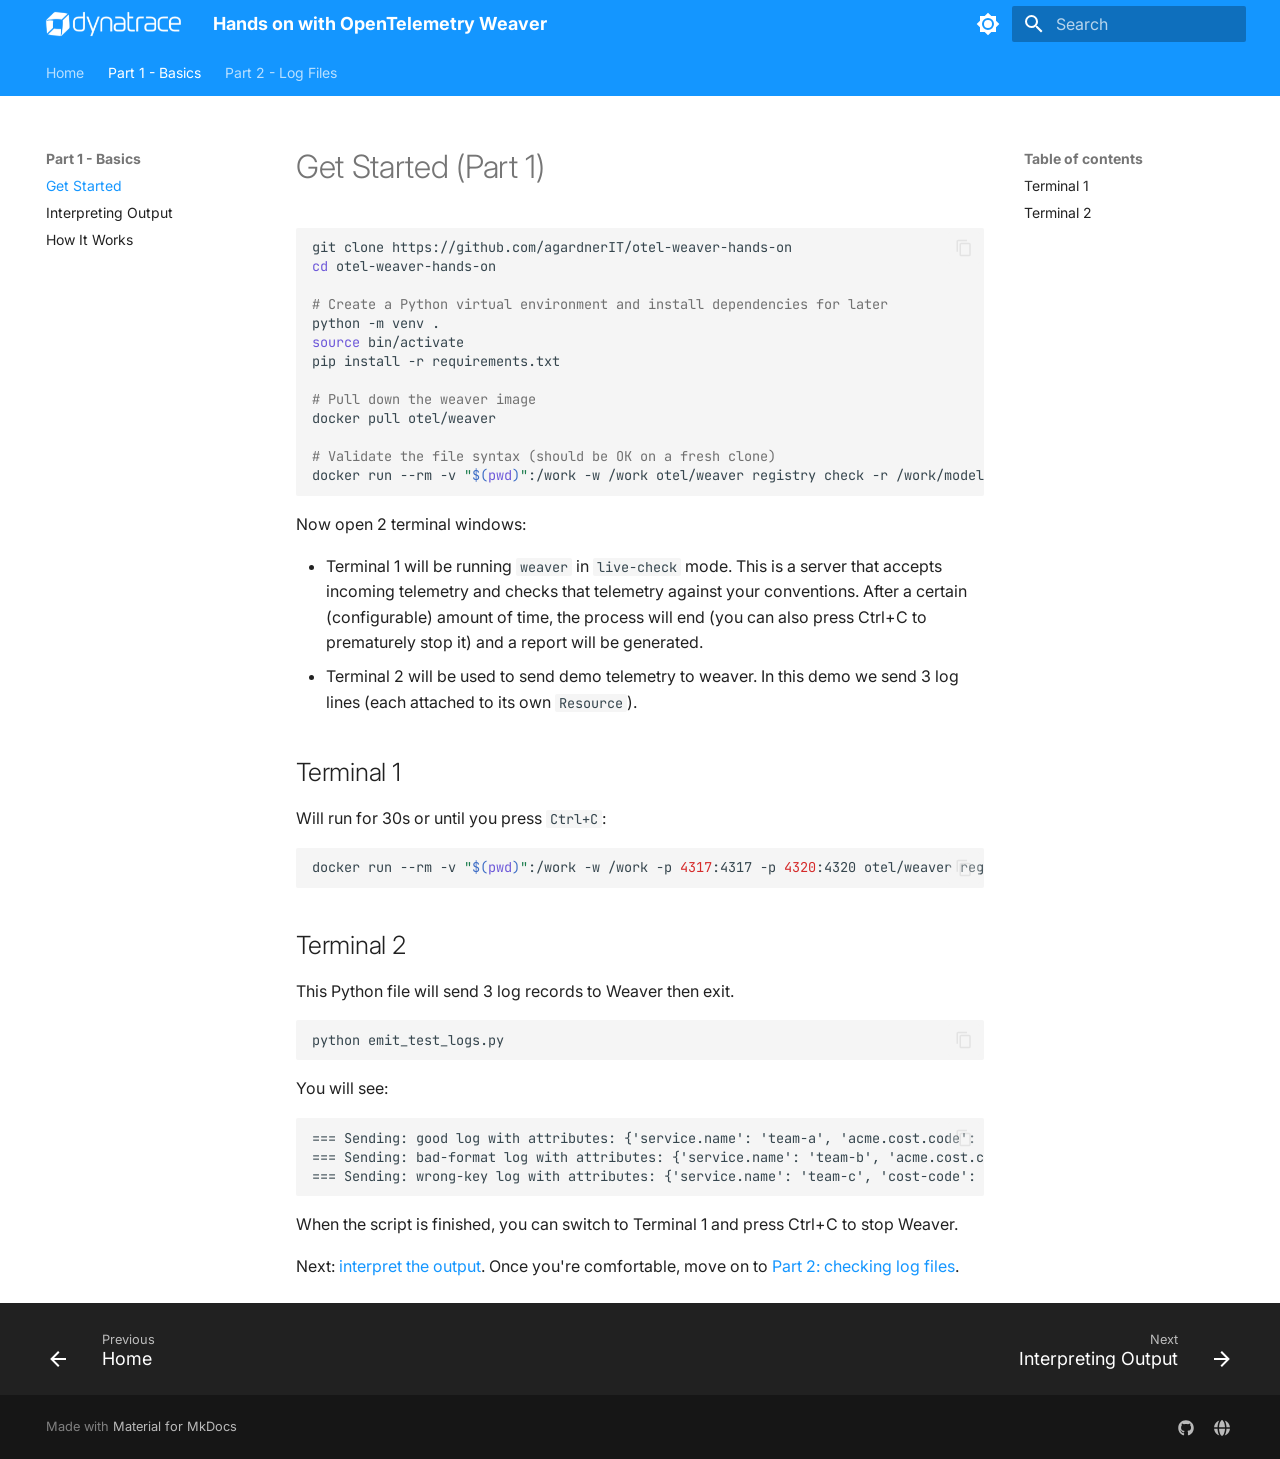
==== commit 8e0da063: "Deployed a81e124 with MkDocs version: 1.6.1" ====
--- a/get-started/index.html
+++ b/get-started/index.html
@@ -80,7 +80,7 @@
     <div data-md-component="skip">
       
         
-        <a href="#get-started" class="md-skip">
+        <a href="#get-started-part-1" class="md-skip">
           Skip to content
         </a>
       
@@ -234,17 +234,18 @@
     
   
   
-    <li class="md-tabs__item md-tabs__item--active">
-      <a href="./" class="md-tabs__link">
-        
-  
-  
-    
-  
-  Get Started
-
-      </a>
-    </li>
+    
+    
+      <li class="md-tabs__item md-tabs__item--active">
+        <a href="./" class="md-tabs__link">
+          
+  
+  
+  Part 1 - Basics
+
+        </a>
+      </li>
+    
   
 
       
@@ -254,32 +255,13 @@
   
   
     <li class="md-tabs__item">
-      <a href="../interpreting-output/" class="md-tabs__link">
-        
-  
-  
-    
-  
-  Interpreting Output
-
-      </a>
-    </li>
-  
-
-      
-        
-  
-  
-  
-  
-    <li class="md-tabs__item">
-      <a href="../how-it-works/" class="md-tabs__link">
-        
-  
-  
-    
-  
-  How It Works
+      <a href="../log-files/" class="md-tabs__link">
+        
+  
+  
+    
+  
+  Part 2 - Log Files
 
       </a>
     </li>
@@ -347,6 +329,63 @@
     
       
       
+  
+  
+    
+  
+  
+  
+    
+    
+    
+    
+      
+        
+        
+      
+      
+        
+      
+    
+    
+    <li class="md-nav__item md-nav__item--active md-nav__item--section md-nav__item--nested">
+      
+        
+        
+        <input class="md-nav__toggle md-toggle " type="checkbox" id="__nav_2" checked>
+        
+          
+          <label class="md-nav__link" for="__nav_2" id="__nav_2_label" tabindex="">
+            
+  
+  
+  <span class="md-ellipsis">
+    
+  
+    Part 1 - Basics
+  
+
+    
+  </span>
+  
+  
+
+            <span class="md-nav__icon md-icon"></span>
+          </label>
+        
+        <nav class="md-nav" data-md-level="1" aria-labelledby="__nav_2_label" aria-expanded="true">
+          <label class="md-nav__title" for="__nav_2">
+            <span class="md-nav__icon md-icon"></span>
+            
+  
+    Part 1 - Basics
+  
+
+          </label>
+          <ul class="md-nav__list" data-md-scrollfix>
+            
+              
+                
   
   
     
@@ -440,9 +479,10 @@
     </li>
   
 
-    
-      
-      
+              
+            
+              
+                
   
   
   
@@ -467,9 +507,10 @@
     </li>
   
 
-    
-      
-      
+              
+            
+              
+                
   
   
   
@@ -483,6 +524,41 @@
     
   
     How It Works
+  
+
+    
+  </span>
+  
+  
+
+      </a>
+    </li>
+  
+
+              
+            
+          </ul>
+        </nav>
+      
+    </li>
+  
+
+    
+      
+      
+  
+  
+  
+  
+    <li class="md-nav__item">
+      <a href="../log-files/" class="md-nav__link">
+        
+  
+  
+  <span class="md-ellipsis">
+    
+  
+    Part 2 - Log Files
   
 
     
@@ -560,7 +636,7 @@
 
 
 
-<h1 id="get-started">Get Started<a class="headerlink" href="#get-started" title="Permanent link">&para;</a></h1>
+<h1 id="get-started-part-1">Get Started (Part 1)<a class="headerlink" href="#get-started-part-1" title="Permanent link">&para;</a></h1>
 <div class="language-bash highlight"><pre><span></span><code><span id="__span-0-1"><a id="__codelineno-0-1" name="__codelineno-0-1" href="#__codelineno-0-1"></a>git<span class="w"> </span>clone<span class="w"> </span>https://github.com/agardnerIT/otel-weaver-hands-on
 </span><span id="__span-0-2"><a id="__codelineno-0-2" name="__codelineno-0-2" href="#__codelineno-0-2"></a><span class="nb">cd</span><span class="w"> </span>otel-weaver-hands-on
 </span><span id="__span-0-3"><a id="__codelineno-0-3" name="__codelineno-0-3" href="#__codelineno-0-3"></a>
@@ -573,7 +649,7 @@
 </span><span id="__span-0-10"><a id="__codelineno-0-10" name="__codelineno-0-10" href="#__codelineno-0-10"></a>docker<span class="w"> </span>pull<span class="w"> </span>otel/weaver
 </span><span id="__span-0-11"><a id="__codelineno-0-11" name="__codelineno-0-11" href="#__codelineno-0-11"></a>
 </span><span id="__span-0-12"><a id="__codelineno-0-12" name="__codelineno-0-12" href="#__codelineno-0-12"></a><span class="c1"># Validate the file syntax (should be OK on a fresh clone)</span>
-</span><span id="__span-0-13"><a id="__codelineno-0-13" name="__codelineno-0-13" href="#__codelineno-0-13"></a>docker<span class="w"> </span>run<span class="w"> </span>--rm<span class="w"> </span>-v<span class="w"> </span><span class="s2">"</span><span class="k">$(</span><span class="nb">pwd</span><span class="k">)</span><span class="s2">"</span>:/work<span class="w"> </span>-w<span class="w"> </span>/work<span class="w"> </span>otel/weaver<span class="w"> </span>registry<span class="w"> </span>check<span class="w"> </span>-r<span class="w"> </span>/work
+</span><span id="__span-0-13"><a id="__codelineno-0-13" name="__codelineno-0-13" href="#__codelineno-0-13"></a>docker<span class="w"> </span>run<span class="w"> </span>--rm<span class="w"> </span>-v<span class="w"> </span><span class="s2">"</span><span class="k">$(</span><span class="nb">pwd</span><span class="k">)</span><span class="s2">"</span>:/work<span class="w"> </span>-w<span class="w"> </span>/work<span class="w"> </span>otel/weaver<span class="w"> </span>registry<span class="w"> </span>check<span class="w"> </span>-r<span class="w"> </span>/work/model
 </span></code></pre></div>
 <p>Now open 2 terminal windows:</p>
 <ul>
@@ -582,7 +658,7 @@
 </ul>
 <h2 id="terminal-1">Terminal 1<a class="headerlink" href="#terminal-1" title="Permanent link">&para;</a></h2>
 <p>Will run for 30s or until you press <code>Ctrl+C</code>:</p>
-<div class="language-bash highlight"><pre><span></span><code><span id="__span-1-1"><a id="__codelineno-1-1" name="__codelineno-1-1" href="#__codelineno-1-1"></a>docker<span class="w"> </span>run<span class="w"> </span>--rm<span class="w"> </span>-v<span class="w"> </span><span class="s2">"</span><span class="k">$(</span><span class="nb">pwd</span><span class="k">)</span><span class="s2">"</span>:/work<span class="w"> </span>-w<span class="w"> </span>/work<span class="w"> </span>-p<span class="w"> </span><span class="m">4317</span>:4317<span class="w"> </span>-p<span class="w"> </span><span class="m">4320</span>:4320<span class="w"> </span>otel/weaver<span class="w"> </span>registry<span class="w"> </span>live-check<span class="w"> </span>-r<span class="w"> </span>/work<span class="w"> </span>--advice-policies<span class="w"> </span>/work/policies<span class="w"> </span>--otlp-grpc-address<span class="w"> </span><span class="m">0</span>.0.0.0<span class="w"> </span>--inactivity-timeout<span class="w"> </span><span class="m">30</span>
+<div class="language-bash highlight"><pre><span></span><code><span id="__span-1-1"><a id="__codelineno-1-1" name="__codelineno-1-1" href="#__codelineno-1-1"></a>docker<span class="w"> </span>run<span class="w"> </span>--rm<span class="w"> </span>-v<span class="w"> </span><span class="s2">"</span><span class="k">$(</span><span class="nb">pwd</span><span class="k">)</span><span class="s2">"</span>:/work<span class="w"> </span>-w<span class="w"> </span>/work<span class="w"> </span>-p<span class="w"> </span><span class="m">4317</span>:4317<span class="w"> </span>-p<span class="w"> </span><span class="m">4320</span>:4320<span class="w"> </span>otel/weaver<span class="w"> </span>registry<span class="w"> </span>live-check<span class="w"> </span>-r<span class="w"> </span>/work/model<span class="w"> </span>--advice-policies<span class="w"> </span>/work/policies<span class="w"> </span>--otlp-grpc-address<span class="w"> </span><span class="m">0</span>.0.0.0<span class="w"> </span>--inactivity-timeout<span class="w"> </span><span class="m">30</span>
 </span></code></pre></div>
 <h2 id="terminal-2">Terminal 2<a class="headerlink" href="#terminal-2" title="Permanent link">&para;</a></h2>
 <p>This Python file will send 3 log records to Weaver then exit.</p>
@@ -594,7 +670,7 @@
 </span><span id="__span-3-3"><a id="__codelineno-3-3" name="__codelineno-3-3" href="#__codelineno-3-3"></a>=== Sending: wrong-key log with attributes: {'service.name': 'team-c', 'cost-code': 'ABC1234'} to Weaver ===
 </span></code></pre></div>
 <p>When the script is finished, you can switch to Terminal 1 and press Ctrl+C to stop Weaver.</p>
-<p>Next: <a href="../interpreting-output/">interpret the output</a>.</p>
+<p>Next: <a href="../interpreting-output/">interpret the output</a>. Once you're comfortable, move on to <a href="../log-files/">Part 2: checking log files</a>.</p>
 
 
 
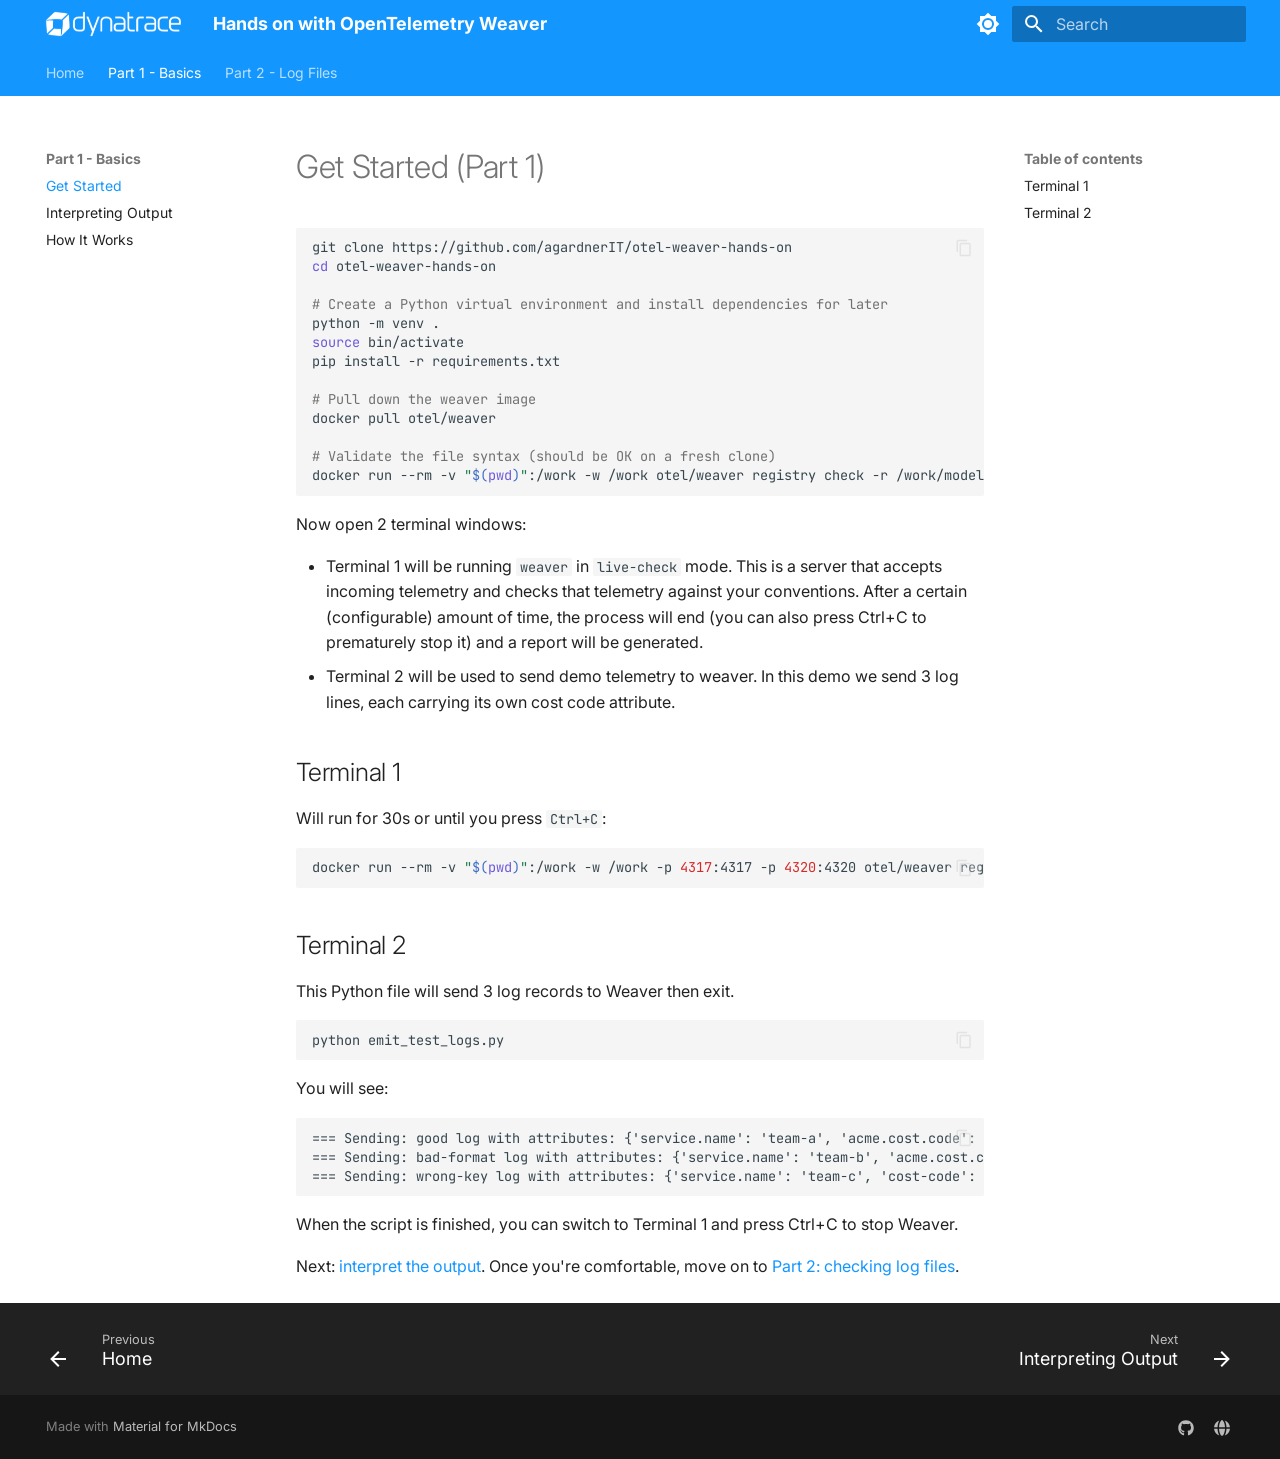
==== commit 6582d71e: "Deployed 0b75349 with MkDocs version: 1.6.1" ====
--- a/get-started/index.html
+++ b/get-started/index.html
@@ -654,7 +654,7 @@
 <p>Now open 2 terminal windows:</p>
 <ul>
 <li>Terminal 1 will be running <code>weaver</code> in <code>live-check</code> mode. This is a server that accepts incoming telemetry and checks that telemetry against your conventions. After a certain (configurable) amount of time, the process will end (you can also press Ctrl+C to prematurely stop it) and a report will be generated.</li>
-<li>Terminal 2 will be used to send demo telemetry to weaver. In this demo we send 3 log lines (each attached to its own <code>Resource</code>).</li>
+<li>Terminal 2 will be used to send demo telemetry to weaver. In this demo we send 3 log lines, each carrying its own cost code attribute.</li>
 </ul>
 <h2 id="terminal-1">Terminal 1<a class="headerlink" href="#terminal-1" title="Permanent link">&para;</a></h2>
 <p>Will run for 30s or until you press <code>Ctrl+C</code>:</p>
